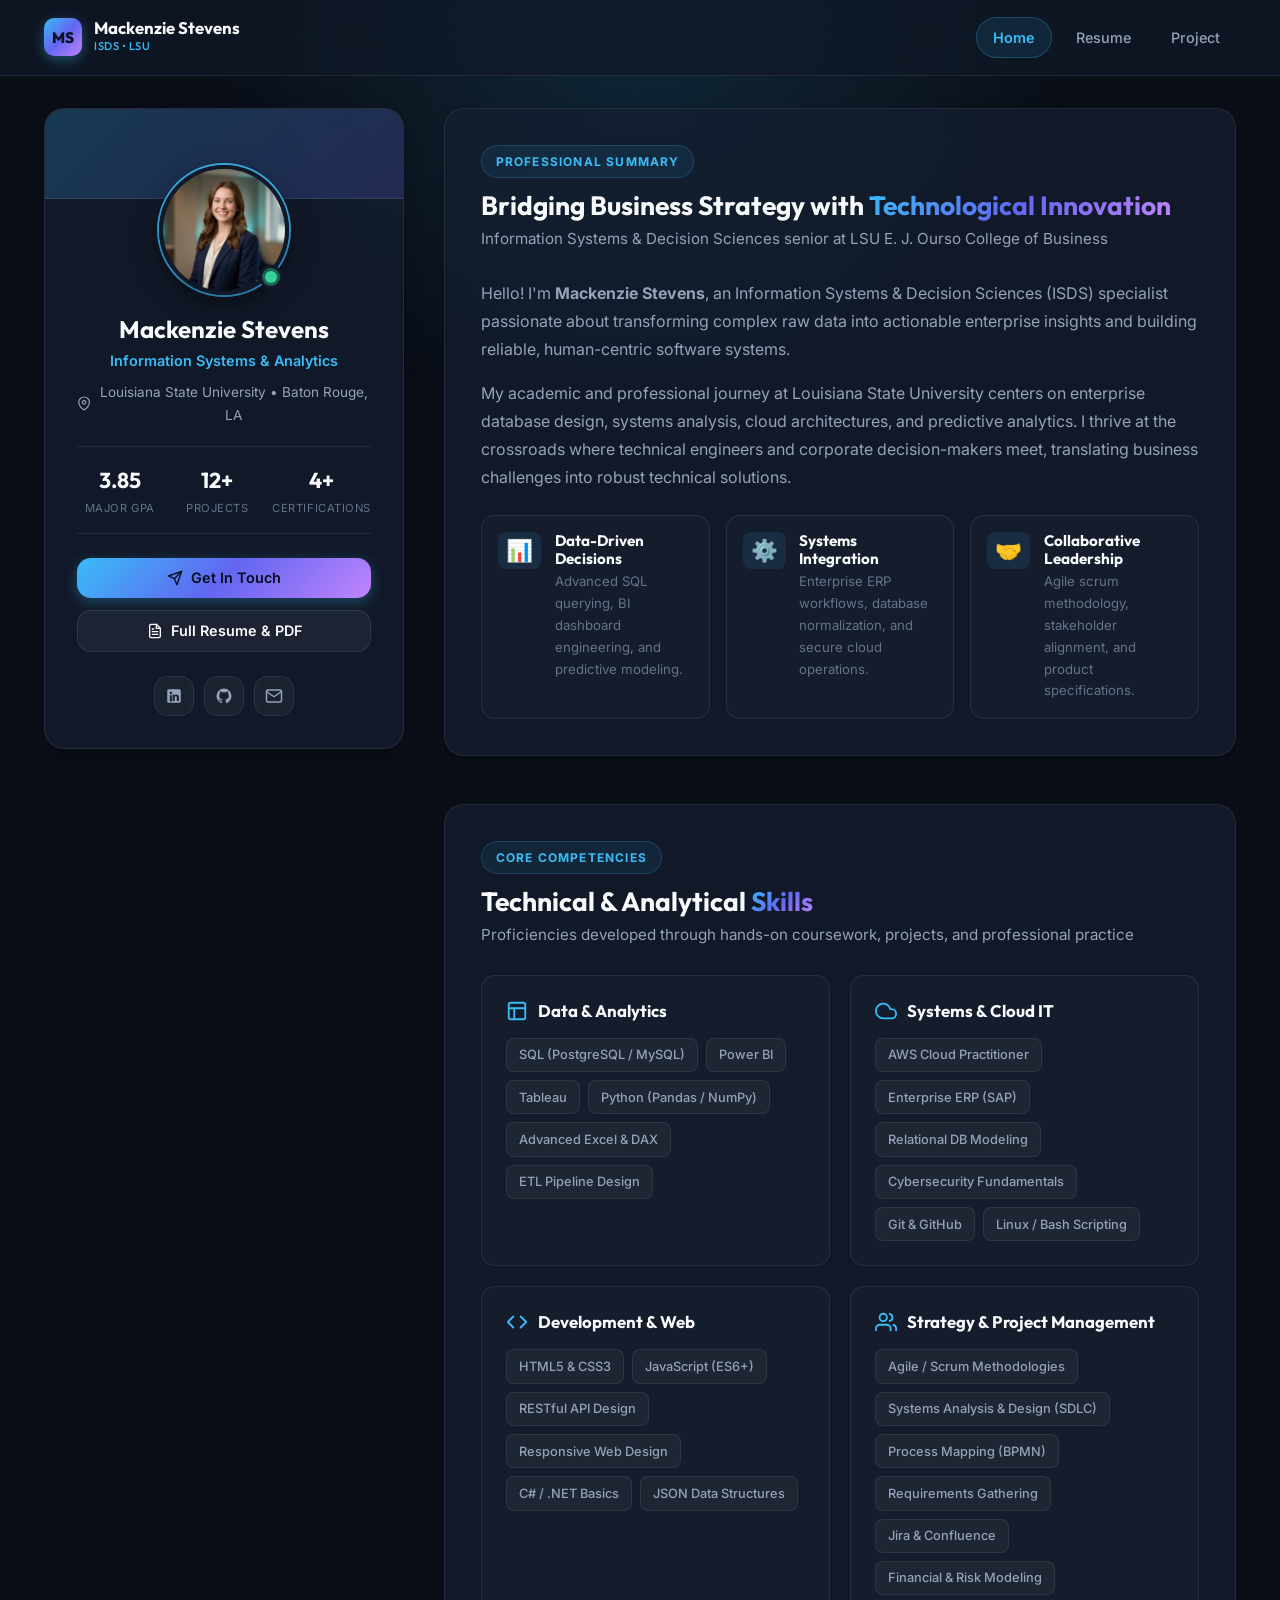
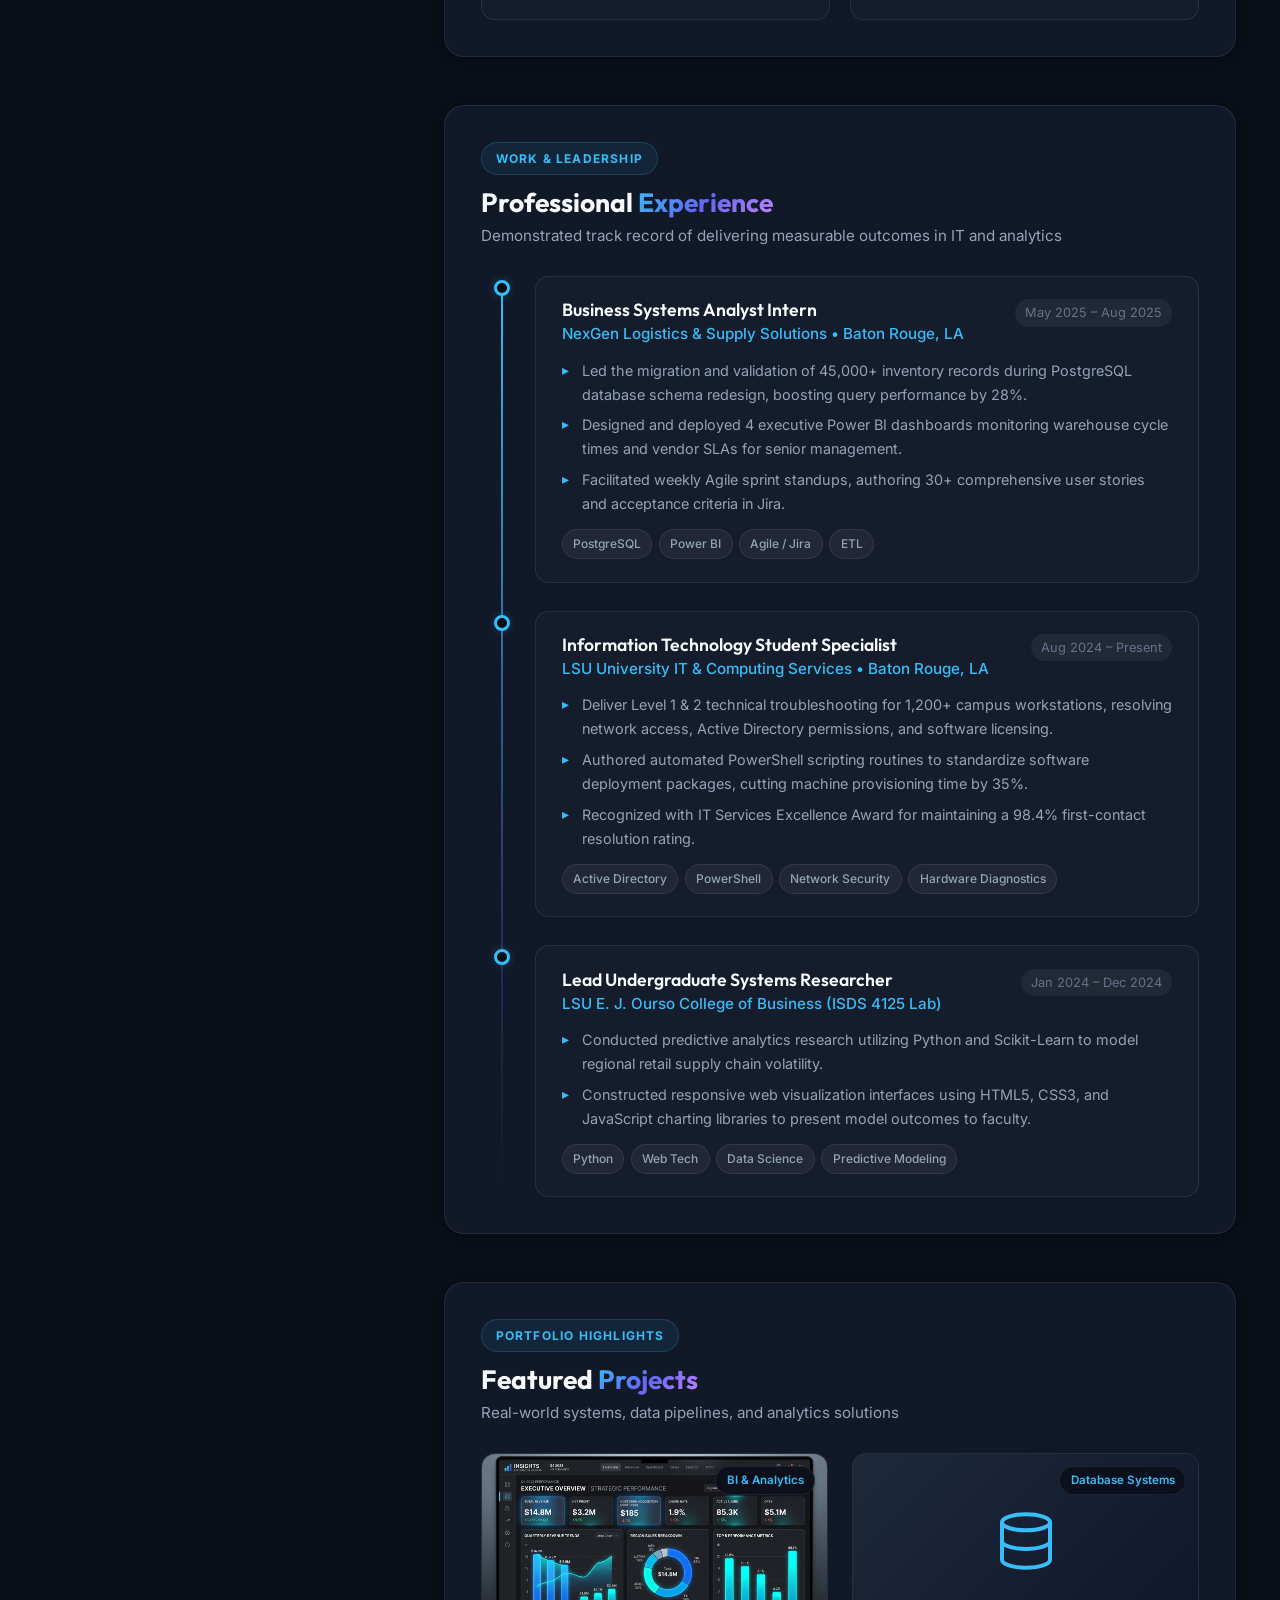
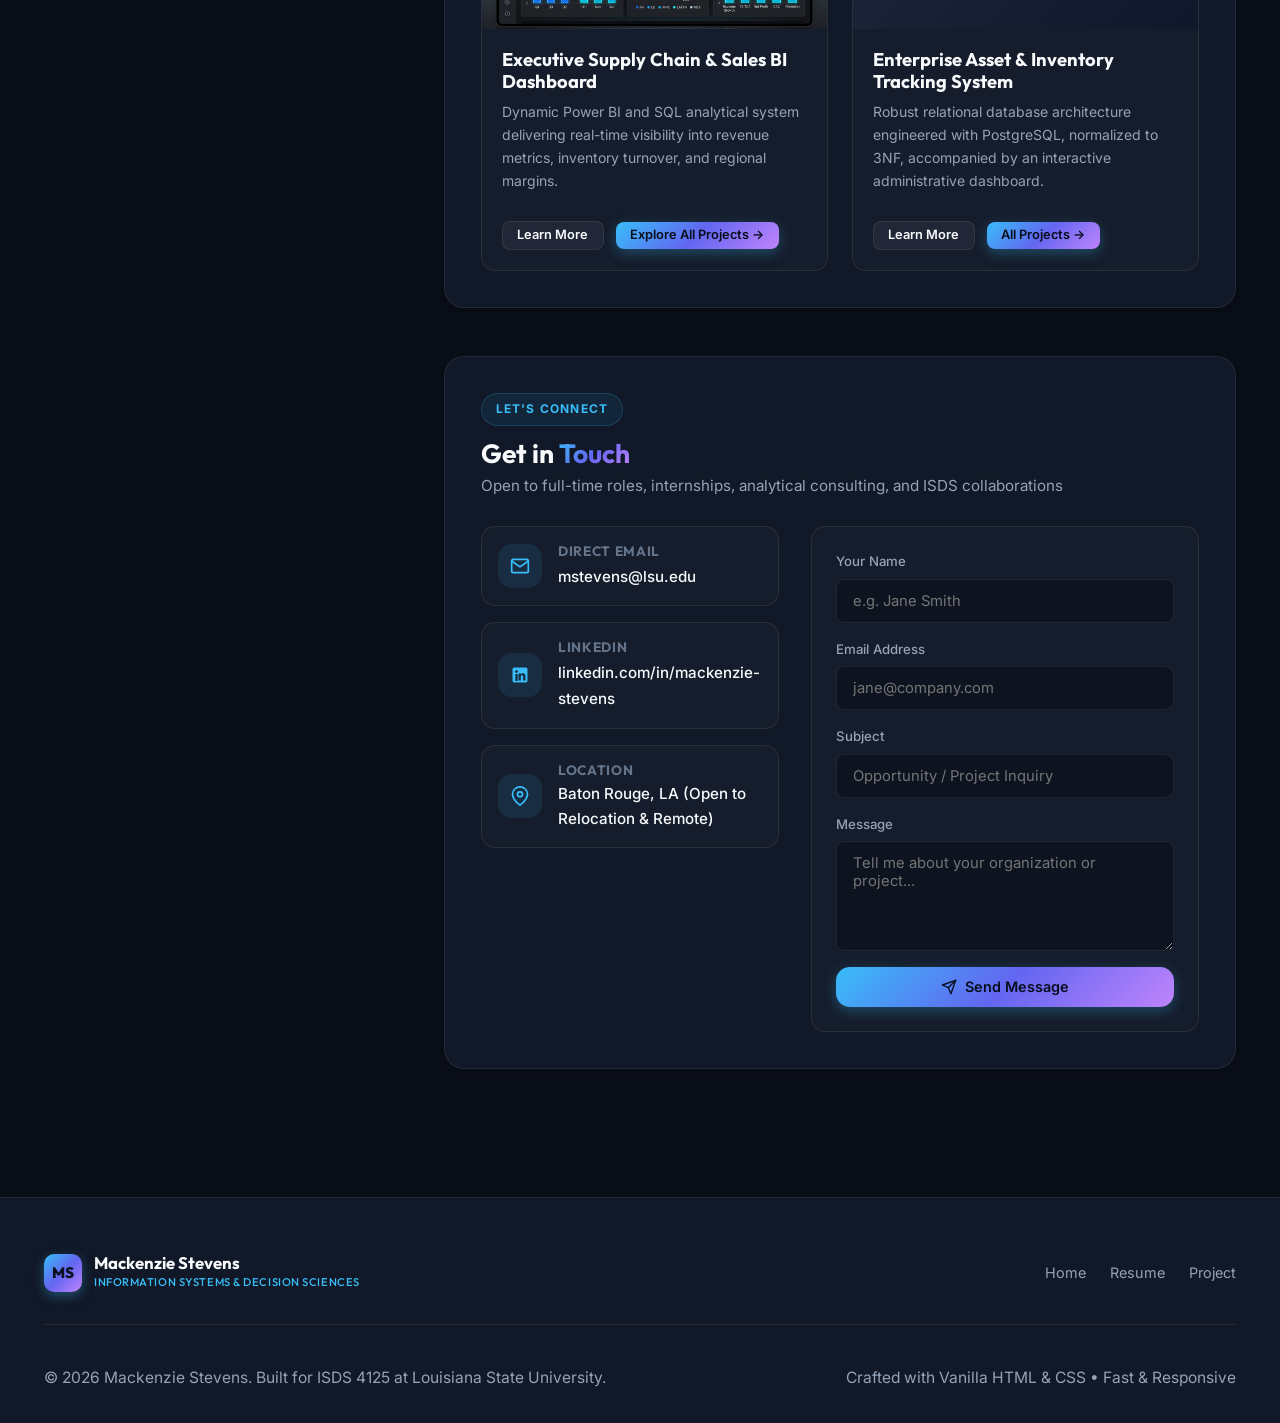
==== index.html @ 147a93de "Initial website upload" ====
<!DOCTYPE html>
<html lang="en">
<head>
  <meta charset="UTF-8">
  <meta name="viewport" content="width=device-width, initial-scale=1.0">
  <meta name="description" content="Mackenzie Stevens - Personal Portfolio & Professional Resume. Information Systems & Decision Sciences (ISDS) student and technologist specializing in data analytics, enterprise IT systems, and business intelligence.">
  <meta name="keywords" content="Mackenzie Stevens, ISDS, Portfolio, Resume, LSU, Information Systems, Data Analytics, Business Intelligence">
  <meta name="author" content="Mackenzie Stevens">
  <title>Mackenzie Stevens | Portfolio & Resume | Information Systems & Decision Sciences</title>
  <link rel="stylesheet" href="styles.css">
  <link rel="icon" href="data:image/svg+xml,<svg xmlns=%22http://www.w3.org/2000/svg%22 viewBox=%220 0 100 100%22><text y=%22.9em%22 font-size=%2290%22>⚡</text></svg>">
</head>
<body>

  <!-- Site Navigation Header -->
  <header class="site-header" id="site-header">
    <div class="container">
      <div class="nav-inner">
        <a href="index.html" class="brand-logo" aria-label="Mackenzie Stevens Homepage">
          <div class="brand-monogram">MS</div>
          <div class="brand-name">
            <span>Mackenzie Stevens</span>
            <span>ISDS • LSU</span>
          </div>
        </a>

        <button class="mobile-toggle" id="mobile-toggle" aria-label="Toggle navigation menu" aria-expanded="false">
          <span></span>
          <span></span>
          <span></span>
        </button>

        <nav class="site-nav" aria-label="Main Navigation">
          <ul class="nav-links" id="nav-menu">
            <li><a href="index.html" class="nav-link">Home</a></li>
            <li><a href="resume.html" class="nav-link">Resume</a></li>
            <li><a href="project.html" class="nav-link">Project</a></li>
          </ul>
        </nav>
      </div>
    </div>
  </header>

  <!-- Main Content in Hybrid Layout -->
  <main>
    <div class="container">
      <div class="hybrid-grid">

        <!-- STICKY PROFILE SIDEBAR COLUMN -->
        <aside class="profile-sidebar" aria-label="Profile Summary">
          <div class="profile-card">
            <div class="avatar-wrapper">
              <img src="assets/images/avatar.jpg" alt="Portrait photo of Mackenzie Stevens" class="avatar-img" width="130" height="130">
              <div class="status-indicator" title="Status: Available for Opportunities">
                <span class="status-dot"></span>
              </div>
            </div>

            <div class="profile-info">
              <h1>Mackenzie Stevens</h1>
              <p class="profile-title">Information Systems & Analytics</p>
              <p class="profile-org">
                <svg width="15" height="15" viewBox="0 0 24 24" fill="none" stroke="currentColor" stroke-width="2" stroke-linecap="round" stroke-linejoin="round" aria-hidden="true"><path d="M21 10c0 7-9 13-9 13s-9-6-9-13a9 9 0 0 1 18 0z"></path><circle cx="12" cy="10" r="3"></circle></svg>
                Louisiana State University • Baton Rouge, LA
              </p>
            </div>

            <div class="profile-stats">
              <div class="stat-item">
                <span class="stat-number">3.85</span>
                <span class="stat-label">Major GPA</span>
              </div>
              <div class="stat-item">
                <span class="stat-number">12+</span>
                <span class="stat-label">Projects</span>
              </div>
              <div class="stat-item">
                <span class="stat-number">4+</span>
                <span class="stat-label">Certifications</span>
              </div>
            </div>

            <div class="profile-actions">
              <a href="#contact" class="btn btn-primary" id="sidebar-contact-btn">
                <svg width="16" height="16" viewBox="0 0 24 24" fill="none" stroke="currentColor" stroke-width="2" stroke-linecap="round" stroke-linejoin="round" aria-hidden="true"><line x1="22" y1="2" x2="11" y2="13"></line><polygon points="22 2 15 22 11 13 2 9 22 2"></polygon></svg>
                Get In Touch
              </a>
              <a href="resume.html" class="btn btn-secondary" id="sidebar-resume-btn">
                <svg width="16" height="16" viewBox="0 0 24 24" fill="none" stroke="currentColor" stroke-width="2" stroke-linecap="round" stroke-linejoin="round" aria-hidden="true"><path d="M14 2H6a2 2 0 0 0-2 2v16a2 2 0 0 0 2 2h12a2 2 0 0 0 2-2V8z"></path><polyline points="14 2 14 8 20 8"></polyline><line x1="16" y1="13" x2="8" y2="13"></line><line x1="16" y1="17" x2="8" y2="17"></line><polyline points="10 9 9 9 8 9"></polyline></svg>
                Full Resume & PDF
              </a>
            </div>

            <div class="social-links" aria-label="Social profiles">
              <a href="https://linkedin.com" target="_blank" rel="noopener noreferrer" class="social-icon-btn" aria-label="Mackenzie's LinkedIn Profile">
                <svg width="18" height="18" viewBox="0 0 24 24" fill="currentColor" aria-hidden="true"><path d="M19 3a2 2 0 0 1 2 2v14a2 2 0 0 1-2 2H5a2 2 0 0 1-2-2V5a2 2 0 0 1 2-2h14m-.5 15.5v-5.3a3.26 3.26 0 0 0-3.26-3.26c-.85 0-1.84.52-2.28 1.3v-1.11h-2.79v8.37h2.79v-4.93c0-.77.62-1.4 1.39-1.4a1.4 1.4 0 0 1 1.4 1.4v4.93h2.75M6.46 10.9v8.37H9.2V10.9H6.46M7.83 6.24c-.92 0-1.67.75-1.67 1.67 0 .92.75 1.68 1.67 1.68.93 0 1.68-.76 1.68-1.68 0-.92-.75-1.67-1.68-1.67Z"/></svg>
              </a>
              <a href="https://github.com/mstev31" target="_blank" rel="noopener noreferrer" class="social-icon-btn" aria-label="Mackenzie's GitHub Profile">
                <svg width="18" height="18" viewBox="0 0 24 24" fill="currentColor" aria-hidden="true"><path d="M12 2A10 10 0 0 0 2 12c0 4.42 2.87 8.17 6.84 9.5.5.08.66-.23.66-.5v-1.69c-2.77.6-3.36-1.34-3.36-1.34-.46-1.16-1.11-1.47-1.11-1.47-.91-.62.07-.6.07-.6 1 .07 1.53 1.03 1.53 1.03.87 1.52 2.34 1.07 2.91.83.1-.65.35-1.09.63-1.34-2.22-.25-4.55-1.11-4.55-4.92 0-1.11.38-2 1.03-2.71-.1-.25-.45-1.29.1-2.64 0 0 .84-.27 2.75 1.02.79-.22 1.65-.33 2.5-.33.85 0 1.71.11 2.5.33 1.91-1.29 2.75-1.02 2.75-1.02.55 1.35.2 2.39.1 2.64.65.71 1.03 1.6 1.03 2.71 0 3.82-2.34 4.66-4.57 4.91.36.31.69.92.69 1.85V21c0 .27.16.59.67.5C19.14 20.16 22 16.42 22 12A10 10 0 0 0 12 2Z"/></svg>
              </a>
              <a href="mailto:mstevens@lsu.edu" class="social-icon-btn" aria-label="Email Mackenzie Stevens">
                <svg width="18" height="18" viewBox="0 0 24 24" fill="none" stroke="currentColor" stroke-width="2" stroke-linecap="round" stroke-linejoin="round" aria-hidden="true"><path d="M4 4h16c1.1 0 2 .9 2 2v12c0 1.1-.9 2-2 2H4c-1.1 0-2-.9-2-2V6c0-1.1.9-2 2-2z"></path><polyline points="22,6 12,13 2,6"></polyline></svg>
              </a>
            </div>
          </div>
        </aside>

        <!-- MAIN SCROLLABLE CONTENT STREAM -->
        <div class="content-stream">

          <!-- 1. PROFILE & ABOUT SECTION -->
          <section class="stream-section" id="profile" aria-labelledby="profile-heading">
            <div class="section-header">
              <span class="section-label">Professional Summary</span>
              <h2 id="profile-heading">Bridging Business Strategy with <span class="gradient-text">Technological Innovation</span></h2>
              <p class="section-subtitle">Information Systems & Decision Sciences senior at LSU E. J. Ourso College of Business</p>
            </div>

            <div class="bio-text">
              <p>
                Hello! I'm <strong>Mackenzie Stevens</strong>, an Information Systems & Decision Sciences (ISDS) specialist passionate about transforming complex raw data into actionable enterprise insights and building reliable, human-centric software systems.
              </p>
              <p>
                My academic and professional journey at Louisiana State University centers on enterprise database design, systems analysis, cloud architectures, and predictive analytics. I thrive at the crossroads where technical engineers and corporate decision-makers meet, translating business challenges into robust technical solutions.
              </p>
            </div>

            <div class="bio-highlights">
              <div class="highlight-box">
                <div class="highlight-icon">📊</div>
                <div class="highlight-content">
                  <h4>Data-Driven Decisions</h4>
                  <p>Advanced SQL querying, BI dashboard engineering, and predictive modeling.</p>
                </div>
              </div>
              <div class="highlight-box">
                <div class="highlight-icon">⚙️</div>
                <div class="highlight-content">
                  <h4>Systems Integration</h4>
                  <p>Enterprise ERP workflows, database normalization, and secure cloud operations.</p>
                </div>
              </div>
              <div class="highlight-box">
                <div class="highlight-icon">🤝</div>
                <div class="highlight-content">
                  <h4>Collaborative Leadership</h4>
                  <p>Agile scrum methodology, stakeholder alignment, and product specifications.</p>
                </div>
              </div>
            </div>
          </section>

          <!-- 2. SKILLS SECTION -->
          <section class="stream-section" id="skills" aria-labelledby="skills-heading">
            <div class="section-header">
              <span class="section-label">Core Competencies</span>
              <h2 id="skills-heading">Technical & Analytical <span class="gradient-text">Skills</span></h2>
              <p class="section-subtitle">Proficiencies developed through hands-on coursework, projects, and professional practice</p>
            </div>

            <div class="skills-categories">
              <!-- Category 1 -->
              <div class="skill-category-card">
                <div class="category-header">
                  <svg width="22" height="22" viewBox="0 0 24 24" fill="none" stroke="currentColor" stroke-width="2" stroke-linecap="round" stroke-linejoin="round" aria-hidden="true"><rect x="3" y="3" width="18" height="18" rx="2" ry="2"></rect><line x1="3" y1="9" x2="21" y2="9"></line><line x1="9" y1="21" x2="9" y2="9"></line></svg>
                  <h3>Data & Analytics</h3>
                </div>
                <div class="skill-tags">
                  <span class="skill-tag">SQL (PostgreSQL / MySQL)</span>
                  <span class="skill-tag">Power BI</span>
                  <span class="skill-tag">Tableau</span>
                  <span class="skill-tag">Python (Pandas / NumPy)</span>
                  <span class="skill-tag">Advanced Excel & DAX</span>
                  <span class="skill-tag">ETL Pipeline Design</span>
                </div>
              </div>

              <!-- Category 2 -->
              <div class="skill-category-card">
                <div class="category-header">
                  <svg width="22" height="22" viewBox="0 0 24 24" fill="none" stroke="currentColor" stroke-width="2" stroke-linecap="round" stroke-linejoin="round" aria-hidden="true"><path d="M18 10h-1.26A8 8 0 1 0 9 20h9a5 5 0 0 0 0-10z"></path></svg>
                  <h3>Systems & Cloud IT</h3>
                </div>
                <div class="skill-tags">
                  <span class="skill-tag">AWS Cloud Practitioner</span>
                  <span class="skill-tag">Enterprise ERP (SAP)</span>
                  <span class="skill-tag">Relational DB Modeling</span>
                  <span class="skill-tag">Cybersecurity Fundamentals</span>
                  <span class="skill-tag">Git & GitHub</span>
                  <span class="skill-tag">Linux / Bash Scripting</span>
                </div>
              </div>

              <!-- Category 3 -->
              <div class="skill-category-card">
                <div class="category-header">
                  <svg width="22" height="22" viewBox="0 0 24 24" fill="none" stroke="currentColor" stroke-width="2" stroke-linecap="round" stroke-linejoin="round" aria-hidden="true"><polyline points="16 18 22 12 16 6"></polyline><polyline points="8 6 2 12 8 18"></polyline></svg>
                  <h3>Development & Web</h3>
                </div>
                <div class="skill-tags">
                  <span class="skill-tag">HTML5 & CSS3</span>
                  <span class="skill-tag">JavaScript (ES6+)</span>
                  <span class="skill-tag">RESTful API Design</span>
                  <span class="skill-tag">Responsive Web Design</span>
                  <span class="skill-tag">C# / .NET Basics</span>
                  <span class="skill-tag">JSON Data Structures</span>
                </div>
              </div>

              <!-- Category 4 -->
              <div class="skill-category-card">
                <div class="category-header">
                  <svg width="22" height="22" viewBox="0 0 24 24" fill="none" stroke="currentColor" stroke-width="2" stroke-linecap="round" stroke-linejoin="round" aria-hidden="true"><path d="M17 21v-2a4 4 0 0 0-4-4H5a4 4 0 0 0-4 4v2"></path><circle cx="9" cy="7" r="4"></circle><path d="M23 21v-2a4 4 0 0 0-3-3.87"></path><path d="M16 3.13a4 4 0 0 1 0 7.75"></path></svg>
                  <h3>Strategy & Project Management</h3>
                </div>
                <div class="skill-tags">
                  <span class="skill-tag">Agile / Scrum Methodologies</span>
                  <span class="skill-tag">Systems Analysis & Design (SDLC)</span>
                  <span class="skill-tag">Process Mapping (BPMN)</span>
                  <span class="skill-tag">Requirements Gathering</span>
                  <span class="skill-tag">Jira & Confluence</span>
                  <span class="skill-tag">Financial & Risk Modeling</span>
                </div>
              </div>
            </div>
          </section>

          <!-- 3. EXPERIENCE SECTION -->
          <section class="stream-section" id="experience" aria-labelledby="experience-heading">
            <div class="section-header">
              <span class="section-label">Work & Leadership</span>
              <h2 id="experience-heading">Professional <span class="gradient-text">Experience</span></h2>
              <p class="section-subtitle">Demonstrated track record of delivering measurable outcomes in IT and analytics</p>
            </div>

            <div class="timeline">
              <!-- Item 1 -->
              <div class="timeline-item">
                <div class="timeline-marker"></div>
                <div class="timeline-card">
                  <div class="timeline-header">
                    <div>
                      <h3 class="role-title">Business Systems Analyst Intern</h3>
                      <span class="company-name">NexGen Logistics & Supply Solutions • Baton Rouge, LA</span>
                    </div>
                    <span class="timeline-period">May 2025 – Aug 2025</span>
                  </div>
                  <ul class="timeline-desc">
                    <li>Led the migration and validation of 45,000+ inventory records during PostgreSQL database schema redesign, boosting query performance by 28%.</li>
                    <li>Designed and deployed 4 executive Power BI dashboards monitoring warehouse cycle times and vendor SLAs for senior management.</li>
                    <li>Facilitated weekly Agile sprint standups, authoring 30+ comprehensive user stories and acceptance criteria in Jira.</li>
                  </ul>
                  <div class="timeline-tech">
                    <span class="tag-badge">PostgreSQL</span>
                    <span class="tag-badge">Power BI</span>
                    <span class="tag-badge">Agile / Jira</span>
                    <span class="tag-badge">ETL</span>
                  </div>
                </div>
              </div>

              <!-- Item 2 -->
              <div class="timeline-item">
                <div class="timeline-marker"></div>
                <div class="timeline-card">
                  <div class="timeline-header">
                    <div>
                      <h3 class="role-title">Information Technology Student Specialist</h3>
                      <span class="company-name">LSU University IT & Computing Services • Baton Rouge, LA</span>
                    </div>
                    <span class="timeline-period">Aug 2024 – Present</span>
                  </div>
                  <ul class="timeline-desc">
                    <li>Deliver Level 1 & 2 technical troubleshooting for 1,200+ campus workstations, resolving network access, Active Directory permissions, and software licensing.</li>
                    <li>Authored automated PowerShell scripting routines to standardize software deployment packages, cutting machine provisioning time by 35%.</li>
                    <li>Recognized with IT Services Excellence Award for maintaining a 98.4% first-contact resolution rating.</li>
                  </ul>
                  <div class="timeline-tech">
                    <span class="tag-badge">Active Directory</span>
                    <span class="tag-badge">PowerShell</span>
                    <span class="tag-badge">Network Security</span>
                    <span class="tag-badge">Hardware Diagnostics</span>
                  </div>
                </div>
              </div>

              <!-- Item 3 -->
              <div class="timeline-item">
                <div class="timeline-marker"></div>
                <div class="timeline-card">
                  <div class="timeline-header">
                    <div>
                      <h3 class="role-title">Lead Undergraduate Systems Researcher</h3>
                      <span class="company-name">LSU E. J. Ourso College of Business (ISDS 4125 Lab)</span>
                    </div>
                    <span class="timeline-period">Jan 2024 – Dec 2024</span>
                  </div>
                  <ul class="timeline-desc">
                    <li>Conducted predictive analytics research utilizing Python and Scikit-Learn to model regional retail supply chain volatility.</li>
                    <li>Constructed responsive web visualization interfaces using HTML5, CSS3, and JavaScript charting libraries to present model outcomes to faculty.</li>
                  </ul>
                  <div class="timeline-tech">
                    <span class="tag-badge">Python</span>
                    <span class="tag-badge">Web Tech</span>
                    <span class="tag-badge">Data Science</span>
                    <span class="tag-badge">Predictive Modeling</span>
                  </div>
                </div>
              </div>
            </div>
          </section>

          <!-- 4. FEATURED PROJECTS PREVIEW -->
          <section class="stream-section" id="featured-projects" aria-labelledby="featured-heading">
            <div class="section-header">
              <span class="section-label">Portfolio Highlights</span>
              <h2 id="featured-heading">Featured <span class="gradient-text">Projects</span></h2>
              <p class="section-subtitle">Real-world systems, data pipelines, and analytics solutions</p>
            </div>

            <div class="featured-projects-grid">
              <div class="project-preview-card">
                <div class="project-thumbnail">
                  <img src="assets/images/dashboard.jpg" alt="Executive Business Intelligence Dashboard Interface" width="400" height="175">
                  <span class="project-badge-overlay">BI & Analytics</span>
                </div>
                <div class="project-body">
                  <h3>Executive Supply Chain & Sales BI Dashboard</h3>
                  <p>Dynamic Power BI and SQL analytical system delivering real-time visibility into revenue metrics, inventory turnover, and regional margins.</p>
                  <div class="project-links">
                    <a href="project.html#bi-dashboard" class="btn btn-secondary btn-sm">Learn More</a>
                    <a href="project.html" class="btn btn-primary btn-sm">Explore All Projects &rarr;</a>
                  </div>
                </div>
              </div>

              <div class="project-preview-card">
                <div class="project-thumbnail">
                  <div style="width:100%; height:100%; background: linear-gradient(135deg, #1e293b 0%, #0f172a 100%); display:flex; align-items:center; justify-content:center; color:#38bdf8;">
                    <svg width="64" height="64" viewBox="0 0 24 24" fill="none" stroke="currentColor" stroke-width="1.5" stroke-linecap="round" stroke-linejoin="round"><ellipse cx="12" cy="5" rx="9" ry="3"></ellipse><path d="M21 12c0 1.66-4 3-9 3s-9-1.34-9-3"></path><path d="M3 5v14c0 1.66 4 3 9 3s9-1.34 9-3V5"></path></svg>
                  </div>
                  <span class="project-badge-overlay">Database Systems</span>
                </div>
                <div class="project-body">
                  <h3>Enterprise Asset & Inventory Tracking System</h3>
                  <p>Robust relational database architecture engineered with PostgreSQL, normalized to 3NF, accompanied by an interactive administrative dashboard.</p>
                  <div class="project-links">
                    <a href="project.html#asset-tracker" class="btn btn-secondary btn-sm">Learn More</a>
                    <a href="project.html" class="btn btn-primary btn-sm">All Projects &rarr;</a>
                  </div>
                </div>
              </div>
            </div>
          </section>

          <!-- 5. CONTACT SECTION -->
          <section class="stream-section" id="contact" aria-labelledby="contact-heading">
            <div class="section-header">
              <span class="section-label">Let's Connect</span>
              <h2 id="contact-heading">Get in <span class="gradient-text">Touch</span></h2>
              <p class="section-subtitle">Open to full-time roles, internships, analytical consulting, and ISDS collaborations</p>
            </div>

            <div class="contact-layout">
              <div class="contact-channels">
                <div class="contact-channel-item">
                  <div class="channel-icon">
                    <svg width="20" height="20" viewBox="0 0 24 24" fill="none" stroke="currentColor" stroke-width="2" stroke-linecap="round" stroke-linejoin="round" aria-hidden="true"><path d="M4 4h16c1.1 0 2 .9 2 2v12c0 1.1-.9 2-2 2H4c-1.1 0-2-.9-2-2V6c0-1.1.9-2 2-2z"></path><polyline points="22,6 12,13 2,6"></polyline></svg>
                  </div>
                  <div class="channel-details">
                    <h4>Direct Email</h4>
                    <a href="mailto:mstevens@lsu.edu">mstevens@lsu.edu</a>
                  </div>
                </div>

                <div class="contact-channel-item">
                  <div class="channel-icon">
                    <svg width="20" height="20" viewBox="0 0 24 24" fill="currentColor" aria-hidden="true"><path d="M19 3a2 2 0 0 1 2 2v14a2 2 0 0 1-2 2H5a2 2 0 0 1-2-2V5a2 2 0 0 1 2-2h14m-.5 15.5v-5.3a3.26 3.26 0 0 0-3.26-3.26c-.85 0-1.84.52-2.28 1.3v-1.11h-2.79v8.37h2.79v-4.93c0-.77.62-1.4 1.39-1.4a1.4 1.4 0 0 1 1.4 1.4v4.93h2.75M6.46 10.9v8.37H9.2V10.9H6.46M7.83 6.24c-.92 0-1.67.75-1.67 1.67 0 .92.75 1.68 1.67 1.68.93 0 1.68-.76 1.68-1.68 0-.92-.75-1.67-1.68-1.67Z"/></svg>
                  </div>
                  <div class="channel-details">
                    <h4>LinkedIn</h4>
                    <a href="https://linkedin.com" target="_blank" rel="noopener noreferrer">linkedin.com/in/mackenzie-stevens</a>
                  </div>
                </div>

                <div class="contact-channel-item">
                  <div class="channel-icon">
                    <svg width="20" height="20" viewBox="0 0 24 24" fill="none" stroke="currentColor" stroke-width="2" stroke-linecap="round" stroke-linejoin="round" aria-hidden="true"><path d="M21 10c0 7-9 13-9 13s-9-6-9-13a9 9 0 0 1 18 0z"></path><circle cx="12" cy="10" r="3"></circle></svg>
                  </div>
                  <div class="channel-details">
                    <h4>Location</h4>
                    <p>Baton Rouge, LA (Open to Relocation & Remote)</p>
                  </div>
                </div>
              </div>

              <!-- Interactive Contact Form -->
              <form class="contact-form" id="contact-form" onsubmit="handleContactSubmit(event)">
                <div class="form-group">
                  <label for="contact-name">Your Name</label>
                  <input type="text" id="contact-name" class="form-control" placeholder="e.g. Jane Smith" required>
                </div>
                <div class="form-group">
                  <label for="contact-email">Email Address</label>
                  <input type="email" id="contact-email" class="form-control" placeholder="jane@company.com" required>
                </div>
                <div class="form-group">
                  <label for="contact-subject">Subject</label>
                  <input type="text" id="contact-subject" class="form-control" placeholder="Opportunity / Project Inquiry" required>
                </div>
                <div class="form-group">
                  <label for="contact-message">Message</label>
                  <textarea id="contact-message" class="form-control" placeholder="Tell me about your organization or project..." required></textarea>
                </div>

                <button type="submit" class="btn btn-primary" id="contact-submit-btn">
                  <svg width="16" height="16" viewBox="0 0 24 24" fill="none" stroke="currentColor" stroke-width="2" stroke-linecap="round" stroke-linejoin="round" aria-hidden="true"><line x1="22" y1="2" x2="11" y2="13"></line><polygon points="22 2 15 22 11 13 2 9 22 2"></polygon></svg>
                  Send Message
                </button>

                <div class="form-status" id="form-status" role="alert">
                  Thank you! Your message has been prepared. If your mail client doesn't open automatically, feel free to email me directly at mstevens@lsu.edu.
                </div>
              </form>
            </div>
          </section>

        </div>
      </div>
    </div>
  </main>

  <!-- Site Footer -->
  <footer class="site-footer">
    <div class="container">
      <div class="footer-top">
        <div class="brand-logo">
          <div class="brand-monogram">MS</div>
          <div class="brand-name">
            <span>Mackenzie Stevens</span>
            <span>Information Systems & Decision Sciences</span>
          </div>
        </div>
        <nav class="footer-nav" aria-label="Footer Navigation">
          <a href="index.html">Home</a>
          <a href="resume.html">Resume</a>
          <a href="project.html">Project</a>
        </nav>
      </div>
      <div class="footer-bottom">
        <p>&copy; 2026 Mackenzie Stevens. Built for ISDS 4125 at Louisiana State University.</p>
        <p>Crafted with Vanilla HTML & CSS • Fast & Responsive</p>
      </div>
    </div>
  </footer>

  <!-- Interactive JavaScript -->
  <script>
    // Highlight active navigation link
    const currentPath = window.location.pathname.split('/').pop() || 'index.html';
    document.querySelectorAll('.nav-links .nav-link').forEach(link => {
      const href = link.getAttribute('href');
      if (href === currentPath || (currentPath === '' && href === 'index.html')) {
        link.classList.add('active');
        link.setAttribute('aria-current', 'page');
      }
    });

    // Mobile navigation toggle
    const toggleBtn = document.getElementById('mobile-toggle');
    const navMenu = document.getElementById('nav-menu');

    if (toggleBtn && navMenu) {
      toggleBtn.addEventListener('click', () => {
        const isOpen = navMenu.classList.toggle('open');
        toggleBtn.setAttribute('aria-expanded', isOpen);
      });
    }

    // Contact form submission handler
    function handleContactSubmit(event) {
      event.preventDefault();
      const name = document.getElementById('contact-name').value;
      const email = document.getElementById('contact-email').value;
      const subject = document.getElementById('contact-subject').value;
      const message = document.getElementById('contact-message').value;

      const statusBox = document.getElementById('form-status');
      statusBox.classList.add('success');

      // Prepare mailto link
      const mailtoUrl = `mailto:mstevens@lsu.edu?subject=${encodeURIComponent(subject)}&body=${encodeURIComponent("From: " + name + " (" + email + ")\n\n" + message)}`;
      window.location.href = mailtoUrl;
    }
  </script>
</body>
</html>
---- styles.css ----
/* ==========================================================================
   Mackenzie Stevens - Personal Portfolio & Resume Design System
   ISDS 4125 | Vanilla CSS Design System
   ========================================================================== */

/* --------------------------------------------------------------------------
   Google Fonts Import
   -------------------------------------------------------------------------- */
@import url('https://fonts.googleapis.com/css2?family=Inter:wght@300;400;500;600;700&family=Outfit:wght@400;500;600;700;800&display=swap');

/* --------------------------------------------------------------------------
   CSS Custom Properties (Variables)
   -------------------------------------------------------------------------- */
:root {
  /* Color Palette - Modern Dark Slate & Luminous Cyan/Indigo */
  --bg-base: #0a0e17;
  --bg-surface: #111827;
  --bg-surface-elevated: #162032;
  --bg-surface-glass: rgba(17, 24, 39, 0.75);
  --bg-card: rgba(22, 32, 50, 0.65);
  --bg-card-hover: rgba(28, 41, 65, 0.85);

  /* Accents & Brand */
  --primary: #38bdf8;
  --primary-glow: rgba(56, 189, 248, 0.25);
  --primary-dark: #0284c7;
  --secondary: #818cf8;
  --secondary-glow: rgba(129, 140, 248, 0.25);
  --accent-purple: #c084fc;
  --accent-emerald: #34d399;
  --accent-amber: #fbbf24;

  /* Gradients */
  --gradient-brand: linear-gradient(135deg, #38bdf8 0%, #6366f1 50%, #c084fc 100%);
  --gradient-glow: radial-gradient(circle at 50% 0%, rgba(56, 189, 248, 0.15) 0%, transparent 70%);
  --gradient-card: linear-gradient(180deg, rgba(255, 255, 255, 0.04) 0%, rgba(255, 255, 255, 0.01) 100%);

  /* Typography */
  --font-heading: 'Outfit', -apple-system, BlinkMacSystemFont, 'Segoe UI', Roboto, sans-serif;
  --font-body: 'Inter', -apple-system, BlinkMacSystemFont, 'Segoe UI', Roboto, sans-serif;

  /* Text Colors */
  --text-primary: #f8fafc;
  --text-secondary: #94a3b8;
  --text-muted: #64748b;
  --text-on-accent: #0b1120;

  /* Borders & Dividers */
  --border-subtle: rgba(255, 255, 255, 0.08);
  --border-focus: rgba(56, 189, 248, 0.45);
  --border-active: #38bdf8;

  /* Shadows */
  --shadow-sm: 0 2px 8px rgba(0, 0, 0, 0.25);
  --shadow-md: 0 8px 24px -4px rgba(0, 0, 0, 0.35);
  --shadow-lg: 0 16px 36px -6px rgba(0, 0, 0, 0.5);
  --shadow-glow: 0 0 28px rgba(56, 189, 248, 0.2);

  /* Layout & Sizing */
  --container-max: 1240px;
  --header-height: 76px;
  --radius-sm: 8px;
  --radius-md: 14px;
  --radius-lg: 20px;
  --radius-full: 9999px;

  /* Transitions */
  --transition-fast: 150ms cubic-bezier(0.4, 0, 0.2, 1);
  --transition-normal: 250ms cubic-bezier(0.4, 0, 0.2, 1);
  --transition-bounce: 350ms cubic-bezier(0.34, 1.56, 0.64, 1);
}

/* --------------------------------------------------------------------------
   CSS Reset & Base Styles
   -------------------------------------------------------------------------- */
*, *::before, *::after {
  box-sizing: border-box;
  margin: 0;
  padding: 0;
}

html {
  font-family: var(--font-body);
  font-size: 16px;
  scroll-behavior: smooth;
  color-scheme: dark;
}

body {
  background-color: var(--bg-base);
  color: var(--text-primary);
  line-height: 1.65;
  -webkit-font-smoothing: antialiased;
  -moz-osx-font-smoothing: grayscale;
  overflow-x: hidden;
  min-height: 100vh;
  display: flex;
  flex-direction: column;
  position: relative;
}

/* Atmospheric Ambient Background */
body::before {
  content: '';
  position: fixed;
  top: 0;
  left: 15%;
  width: 70vw;
  height: 50vh;
  background: var(--gradient-glow);
  pointer-events: none;
  z-index: 0;
}

img {
  max-width: 100%;
  height: auto;
  display: block;
}

a {
  color: inherit;
  text-decoration: none;
  transition: color var(--transition-fast);
}

button {
  cursor: pointer;
  border: none;
  background: none;
  font-family: inherit;
}

/* --------------------------------------------------------------------------
   Typography
   -------------------------------------------------------------------------- */
h1, h2, h3, h4, h5, h6 {
  font-family: var(--font-heading);
  color: var(--text-primary);
  font-weight: 700;
  line-height: 1.2;
}

h1 { font-size: clamp(2rem, 4vw, 2.75rem); }
h2 { font-size: clamp(1.5rem, 3vw, 2rem); }
h3 { font-size: 1.25rem; }
h4 { font-size: 1.1rem; }

p {
  color: var(--text-secondary);
  font-size: 0.975rem;
}

.gradient-text {
  background: var(--gradient-brand);
  -webkit-background-clip: text;
  -webkit-text-fill-color: transparent;
  display: inline-block;
}

.section-label {
  display: inline-flex;
  align-items: center;
  gap: 0.5rem;
  font-size: 0.75rem;
  font-weight: 700;
  letter-spacing: 0.1em;
  text-transform: uppercase;
  color: var(--primary);
  background: rgba(56, 189, 248, 0.08);
  border: 1px solid rgba(56, 189, 248, 0.2);
  padding: 0.35rem 0.85rem;
  border-radius: var(--radius-full);
  margin-bottom: 0.75rem;
}

/* --------------------------------------------------------------------------
   Layout Containers
   -------------------------------------------------------------------------- */
.container {
  width: 100%;
  max-width: var(--container-max);
  margin-left: auto;
  margin-right: auto;
  padding-left: 1.5rem;
  padding-right: 1.5rem;
  position: relative;
  z-index: 1;
}

main {
  flex: 1 0 auto;
  padding-top: calc(var(--header-height) + 2rem);
  padding-bottom: 4rem;
}

/* --------------------------------------------------------------------------
   Navigation Bar
   -------------------------------------------------------------------------- */
.site-header {
  position: fixed;
  top: 0;
  left: 0;
  right: 0;
  height: var(--header-height);
  background: var(--bg-surface-glass);
  backdrop-filter: blur(16px);
  -webkit-backdrop-filter: blur(16px);
  border-bottom: 1px solid var(--border-subtle);
  z-index: 1000;
  display: flex;
  align-items: center;
  transition: all var(--transition-normal);
}

.nav-inner {
  display: flex;
  align-items: center;
  justify-content: space-between;
  width: 100%;
}

.brand-logo {
  display: flex;
  align-items: center;
  gap: 0.75rem;
  font-family: var(--font-heading);
  font-weight: 700;
  font-size: 1.2rem;
  color: var(--text-primary);
}

.brand-monogram {
  width: 38px;
  height: 38px;
  background: var(--gradient-brand);
  color: var(--text-on-accent);
  font-weight: 800;
  font-size: 0.95rem;
  border-radius: 10px;
  display: flex;
  align-items: center;
  justify-content: center;
  box-shadow: 0 4px 12px rgba(56, 189, 248, 0.35);
  transition: transform var(--transition-bounce);
}

.brand-logo:hover .brand-monogram {
  transform: rotate(-6deg) scale(1.05);
}

.brand-name {
  display: flex;
  flex-direction: column;
}

.brand-name span:first-child {
  font-size: 1.05rem;
  font-weight: 700;
  line-height: 1.1;
}

.brand-name span:last-child {
  font-size: 0.7rem;
  font-weight: 500;
  color: var(--primary);
  letter-spacing: 0.05em;
  text-transform: uppercase;
}

.site-nav {
  display: flex;
  align-items: center;
}

.nav-links {
  display: flex;
  align-items: center;
  list-style: none;
  gap: 0.5rem;
}

.nav-link {
  padding: 0.5rem 1rem;
  font-size: 0.9rem;
  font-weight: 500;
  color: var(--text-secondary);
  border-radius: var(--radius-full);
  transition: all var(--transition-fast);
  display: inline-flex;
  align-items: center;
  gap: 0.4rem;
}

.nav-link:hover {
  color: var(--text-primary);
  background: rgba(255, 255, 255, 0.05);
}

.nav-link.active {
  color: var(--primary);
  background: rgba(56, 189, 248, 0.1);
  border: 1px solid rgba(56, 189, 248, 0.25);
  font-weight: 600;
}

.nav-cta {
  background: var(--gradient-brand);
  color: #040914 !important;
  padding: 0.55rem 1.25rem;
  font-size: 0.875rem;
  font-weight: 700;
  border-radius: var(--radius-full);
  box-shadow: 0 2px 10px rgba(56, 189, 248, 0.3);
  transition: transform var(--transition-fast), box-shadow var(--transition-fast);
}

.nav-cta:hover {
  transform: translateY(-2px);
  box-shadow: 0 6px 18px rgba(56, 189, 248, 0.45);
}

/* Mobile Nav Toggle */
.mobile-toggle {
  display: none;
  flex-direction: column;
  gap: 5px;
  padding: 8px;
  background: transparent;
  border: none;
}

.mobile-toggle span {
  width: 22px;
  height: 2px;
  background: var(--text-primary);
  border-radius: 2px;
  transition: all var(--transition-fast);
}

/* --------------------------------------------------------------------------
   Buttons & Badges
   -------------------------------------------------------------------------- */
.btn {
  display: inline-flex;
  align-items: center;
  justify-content: center;
  gap: 0.5rem;
  font-weight: 600;
  font-size: 0.9rem;
  padding: 0.75rem 1.35rem;
  border-radius: var(--radius-md);
  transition: all var(--transition-normal);
  text-align: center;
  line-height: 1;
}

.btn-primary {
  background: var(--gradient-brand);
  color: #070e1b;
  box-shadow: 0 4px 14px rgba(56, 189, 248, 0.3);
}

.btn-primary:hover {
  transform: translateY(-2px);
  box-shadow: 0 8px 24px rgba(56, 189, 248, 0.45);
  color: #070e1b;
}

.btn-secondary {
  background: rgba(255, 255, 255, 0.05);
  color: var(--text-primary);
  border: 1px solid var(--border-subtle);
}

.btn-secondary:hover {
  background: rgba(255, 255, 255, 0.1);
  border-color: var(--primary);
  color: var(--primary);
  transform: translateY(-2px);
}

.btn-sm {
  padding: 0.45rem 0.9rem;
  font-size: 0.8rem;
  border-radius: var(--radius-sm);
}

.tag-badge {
  display: inline-flex;
  align-items: center;
  font-size: 0.75rem;
  font-weight: 500;
  padding: 0.25rem 0.65rem;
  background: rgba(255, 255, 255, 0.05);
  border: 1px solid var(--border-subtle);
  border-radius: var(--radius-full);
  color: var(--text-secondary);
  transition: all var(--transition-fast);
}

.tag-badge:hover {
  border-color: var(--primary);
  color: var(--primary);
  background: rgba(56, 189, 248, 0.08);
}

/* --------------------------------------------------------------------------
   Hybrid Layout Architecture (index.html)
   -------------------------------------------------------------------------- */
.hybrid-grid {
  display: grid;
  grid-template-columns: 360px 1fr;
  gap: 2.5rem;
  align-items: start;
}

/* Sidebar Profile Column (Sticky) */
.profile-sidebar {
  position: sticky;
  top: calc(var(--header-height) + 1.5rem);
  display: flex;
  flex-direction: column;
  gap: 1.5rem;
}

.profile-card {
  background: var(--bg-card);
  backdrop-filter: blur(12px);
  -webkit-backdrop-filter: blur(12px);
  border: 1px solid var(--border-subtle);
  border-radius: var(--radius-lg);
  padding: 2rem;
  box-shadow: var(--shadow-md);
  text-align: center;
  position: relative;
  overflow: hidden;
}

.profile-card::before {
  content: '';
  position: absolute;
  top: 0;
  left: 0;
  right: 0;
  height: 90px;
  background: linear-gradient(135deg, rgba(56, 189, 248, 0.2), rgba(99, 102, 241, 0.2));
  border-bottom: 1px solid var(--border-subtle);
}

.avatar-wrapper {
  position: relative;
  width: 130px;
  height: 130px;
  margin: 1.5rem auto 1.25rem;
}

.avatar-img {
  width: 100%;
  height: 100%;
  object-fit: cover;
  border-radius: 50%;
  border: 4px solid var(--bg-surface);
  box-shadow: 0 8px 24px rgba(0, 0, 0, 0.5), 0 0 0 2px var(--primary);
}

.status-indicator {
  position: absolute;
  bottom: 6px;
  right: 6px;
  display: flex;
  align-items: center;
  justify-content: center;
  width: 24px;
  height: 24px;
  background: var(--bg-surface);
  border-radius: 50%;
}

.status-dot {
  width: 12px;
  height: 12px;
  background-color: var(--accent-emerald);
  border-radius: 50%;
  position: relative;
}

.status-dot::after {
  content: '';
  position: absolute;
  top: -3px;
  left: -3px;
  width: 18px;
  height: 18px;
  border-radius: 50%;
  background: rgba(52, 211, 153, 0.4);
  animation: pulse-ring 2s infinite;
}

@keyframes pulse-ring {
  0% { transform: scale(0.6); opacity: 1; }
  100% { transform: scale(1.6); opacity: 0; }
}

.profile-info h1 {
  font-size: 1.5rem;
  margin-bottom: 0.35rem;
}

.profile-title {
  color: var(--primary);
  font-size: 0.9rem;
  font-weight: 600;
  margin-bottom: 0.5rem;
}

.profile-org {
  color: var(--text-secondary);
  font-size: 0.85rem;
  display: flex;
  align-items: center;
  justify-content: center;
  gap: 0.35rem;
  margin-bottom: 1.25rem;
}

.profile-stats {
  display: grid;
  grid-template-columns: repeat(3, 1fr);
  gap: 0.75rem;
  padding: 1rem 0;
  border-top: 1px solid var(--border-subtle);
  border-bottom: 1px solid var(--border-subtle);
  margin-bottom: 1.5rem;
}

.stat-item {
  display: flex;
  flex-direction: column;
}

.stat-number {
  font-family: var(--font-heading);
  font-size: 1.35rem;
  font-weight: 700;
  color: var(--text-primary);
}

.stat-label {
  font-size: 0.7rem;
  color: var(--text-muted);
  text-transform: uppercase;
  letter-spacing: 0.05em;
}

.profile-actions {
  display: flex;
  flex-direction: column;
  gap: 0.75rem;
  margin-bottom: 1.5rem;
}

.social-links {
  display: flex;
  justify-content: center;
  gap: 0.65rem;
}

.social-icon-btn {
  width: 40px;
  height: 40px;
  border-radius: var(--radius-md);
  background: rgba(255, 255, 255, 0.04);
  border: 1px solid var(--border-subtle);
  display: flex;
  align-items: center;
  justify-content: center;
  color: var(--text-secondary);
  transition: all var(--transition-fast);
}

.social-icon-btn:hover {
  background: rgba(56, 189, 248, 0.15);
  border-color: var(--primary);
  color: var(--primary);
  transform: translateY(-2px);
}

/* --------------------------------------------------------------------------
   Main Content Stream (Hybrid Layout)
   -------------------------------------------------------------------------- */
.content-stream {
  display: flex;
  flex-direction: column;
  gap: 3rem;
}

.stream-section {
  background: var(--bg-card);
  backdrop-filter: blur(12px);
  -webkit-backdrop-filter: blur(12px);
  border: 1px solid var(--border-subtle);
  border-radius: var(--radius-lg);
  padding: 2.25rem;
  box-shadow: var(--shadow-sm);
  transition: border-color var(--transition-normal);
}

.stream-section:hover {
  border-color: rgba(56, 189, 248, 0.25);
}

.section-header {
  margin-bottom: 1.75rem;
}

.section-header h2 {
  font-size: 1.65rem;
  color: var(--text-primary);
}

.section-subtitle {
  color: var(--text-secondary);
  font-size: 0.95rem;
  margin-top: 0.25rem;
}

/* About / Bio Text */
.bio-text p {
  margin-bottom: 1rem;
  font-size: 1rem;
  line-height: 1.75;
}

.bio-highlights {
  display: grid;
  grid-template-columns: repeat(auto-fit, minmax(220px, 1fr));
  gap: 1rem;
  margin-top: 1.5rem;
}

.highlight-box {
  background: rgba(255, 255, 255, 0.02);
  border: 1px solid var(--border-subtle);
  border-radius: var(--radius-md);
  padding: 1rem;
  display: flex;
  align-items: flex-start;
  gap: 0.85rem;
  transition: all var(--transition-fast);
}

.highlight-box:hover {
  background: rgba(255, 255, 255, 0.05);
  border-color: var(--border-focus);
}

.highlight-icon {
  font-size: 1.35rem;
  line-height: 1;
  padding: 0.5rem;
  border-radius: var(--radius-sm);
  background: rgba(56, 189, 248, 0.1);
  color: var(--primary);
  display: flex;
  align-items: center;
  justify-content: center;
}

.highlight-content h4 {
  font-size: 0.95rem;
  margin-bottom: 0.2rem;
}

.highlight-content p {
  font-size: 0.825rem;
  color: var(--text-muted);
}

/* Skills Grid & Cards */
.skills-categories {
  display: grid;
  grid-template-columns: repeat(auto-fit, minmax(260px, 1fr));
  gap: 1.25rem;
}

.skill-category-card {
  background: rgba(255, 255, 255, 0.02);
  border: 1px solid var(--border-subtle);
  border-radius: var(--radius-md);
  padding: 1.5rem;
  transition: all var(--transition-normal);
}

.skill-category-card:hover {
  transform: translateY(-3px);
  border-color: var(--border-focus);
  box-shadow: 0 8px 20px rgba(0, 0, 0, 0.3);
}

.category-header {
  display: flex;
  align-items: center;
  gap: 0.65rem;
  margin-bottom: 1rem;
}

.category-header svg {
  color: var(--primary);
}

.category-header h3 {
  font-size: 1.05rem;
  color: var(--text-primary);
}

.skill-tags {
  display: flex;
  flex-wrap: wrap;
  gap: 0.5rem;
}

.skill-tag {
  background: rgba(255, 255, 255, 0.04);
  border: 1px solid var(--border-subtle);
  padding: 0.35rem 0.75rem;
  border-radius: var(--radius-sm);
  font-size: 0.8rem;
  font-weight: 500;
  color: var(--text-secondary);
  display: inline-flex;
  align-items: center;
  gap: 0.4rem;
  transition: all var(--transition-fast);
}

.skill-tag:hover {
  background: rgba(56, 189, 248, 0.12);
  border-color: var(--primary);
  color: var(--primary);
}

/* Experience Timeline */
.timeline {
  position: relative;
  display: flex;
  flex-direction: column;
  gap: 1.75rem;
}

.timeline::before {
  content: '';
  position: absolute;
  top: 10px;
  bottom: 10px;
  left: 20px;
  width: 2px;
  background: linear-gradient(180deg, var(--primary) 0%, rgba(99, 102, 241, 0.3) 70%, transparent 100%);
}

.timeline-item {
  position: relative;
  padding-left: 54px;
}

.timeline-marker {
  position: absolute;
  top: 4px;
  left: 13px;
  width: 16px;
  height: 16px;
  border-radius: 50%;
  background: var(--bg-base);
  border: 3px solid var(--primary);
  box-shadow: 0 0 10px var(--primary-glow);
  z-index: 2;
}

.timeline-card {
  background: rgba(255, 255, 255, 0.02);
  border: 1px solid var(--border-subtle);
  border-radius: var(--radius-md);
  padding: 1.4rem 1.6rem;
  transition: all var(--transition-normal);
}

.timeline-card:hover {
  border-color: var(--border-focus);
  background: rgba(255, 255, 255, 0.04);
  transform: translateX(4px);
}

.timeline-header {
  display: flex;
  justify-content: space-between;
  align-items: flex-start;
  flex-wrap: wrap;
  gap: 0.5rem;
  margin-bottom: 0.5rem;
}

.role-title {
  font-size: 1.1rem;
  color: var(--text-primary);
  font-weight: 600;
}

.company-name {
  color: var(--primary);
  font-weight: 500;
  font-size: 0.95rem;
}

.timeline-period {
  font-size: 0.8rem;
  color: var(--text-muted);
  background: rgba(255, 255, 255, 0.05);
  padding: 0.2rem 0.65rem;
  border-radius: var(--radius-full);
}

.timeline-desc {
  margin: 0.75rem 0;
}

.timeline-desc li {
  list-style-type: none;
  position: relative;
  padding-left: 1.25rem;
  margin-bottom: 0.45rem;
  font-size: 0.9rem;
  color: var(--text-secondary);
}

.timeline-desc li::before {
  content: '▸';
  position: absolute;
  left: 0;
  color: var(--primary);
  font-size: 0.85rem;
}

.timeline-tech {
  display: flex;
  flex-wrap: wrap;
  gap: 0.4rem;
  margin-top: 0.85rem;
}

/* Featured Projects Section Preview */
.featured-projects-grid {
  display: grid;
  grid-template-columns: repeat(auto-fit, minmax(280px, 1fr));
  gap: 1.5rem;
}

.project-preview-card {
  background: rgba(255, 255, 255, 0.02);
  border: 1px solid var(--border-subtle);
  border-radius: var(--radius-md);
  overflow: hidden;
  display: flex;
  flex-direction: column;
  transition: all var(--transition-normal);
}

.project-preview-card:hover {
  transform: translateY(-4px);
  border-color: var(--border-focus);
  box-shadow: var(--shadow-md);
}

.project-thumbnail {
  width: 100%;
  height: 175px;
  overflow: hidden;
  position: relative;
  background: var(--bg-surface);
}

.project-thumbnail img {
  width: 100%;
  height: 100%;
  object-fit: cover;
  transition: transform var(--transition-normal);
}

.project-preview-card:hover .project-thumbnail img {
  transform: scale(1.05);
}

.project-badge-overlay {
  position: absolute;
  top: 12px;
  right: 12px;
  background: rgba(11, 15, 25, 0.85);
  backdrop-filter: blur(8px);
  border: 1px solid var(--border-subtle);
  padding: 0.25rem 0.65rem;
  border-radius: var(--radius-full);
  font-size: 0.725rem;
  color: var(--primary);
  font-weight: 600;
}

.project-body {
  padding: 1.25rem;
  flex: 1;
  display: flex;
  flex-direction: column;
}

.project-body h3 {
  font-size: 1.15rem;
  margin-bottom: 0.45rem;
  color: var(--text-primary);
}

.project-body p {
  font-size: 0.875rem;
  color: var(--text-secondary);
  margin-bottom: 1rem;
  flex-grow: 1;
}

.project-links {
  display: flex;
  align-items: center;
  gap: 0.75rem;
  margin-top: 0.75rem;
}

/* Contact Section & Form */
.contact-layout {
  display: grid;
  grid-template-columns: 1fr 1.3fr;
  gap: 2rem;
}

.contact-channels {
  display: flex;
  flex-direction: column;
  gap: 1rem;
}

.contact-channel-item {
  display: flex;
  align-items: center;
  gap: 1rem;
  background: rgba(255, 255, 255, 0.02);
  border: 1px solid var(--border-subtle);
  border-radius: var(--radius-md);
  padding: 1rem;
  transition: all var(--transition-fast);
}

.contact-channel-item:hover {
  background: rgba(255, 255, 255, 0.05);
  border-color: var(--primary);
  transform: translateX(3px);
}

.channel-icon {
  width: 44px;
  height: 44px;
  border-radius: var(--radius-md);
  background: rgba(56, 189, 248, 0.1);
  color: var(--primary);
  display: flex;
  align-items: center;
  justify-content: center;
  font-size: 1.2rem;
  flex-shrink: 0;
}

.channel-details h4 {
  font-size: 0.85rem;
  color: var(--text-muted);
  text-transform: uppercase;
  letter-spacing: 0.05em;
  margin-bottom: 0.2rem;
}

.channel-details a,
.channel-details p {
  color: var(--text-primary);
  font-weight: 500;
  font-size: 0.95rem;
}

.contact-form {
  display: flex;
  flex-direction: column;
  gap: 1rem;
  background: rgba(255, 255, 255, 0.02);
  border: 1px solid var(--border-subtle);
  border-radius: var(--radius-md);
  padding: 1.5rem;
}

.form-group {
  display: flex;
  flex-direction: column;
  gap: 0.35rem;
}

.form-group label {
  font-size: 0.825rem;
  font-weight: 500;
  color: var(--text-secondary);
}

.form-control {
  background: rgba(11, 15, 25, 0.6);
  border: 1px solid var(--border-subtle);
  border-radius: var(--radius-sm);
  padding: 0.75rem 1rem;
  color: var(--text-primary);
  font-family: inherit;
  font-size: 0.925rem;
  transition: all var(--transition-fast);
  width: 100%;
}

.form-control:focus {
  outline: none;
  border-color: var(--primary);
  box-shadow: 0 0 0 3px rgba(56, 189, 248, 0.2);
  background: rgba(11, 15, 25, 0.9);
}

textarea.form-control {
  min-height: 110px;
  resize: vertical;
}

.form-status {
  padding: 0.75rem;
  border-radius: var(--radius-sm);
  font-size: 0.875rem;
  display: none;
}

.form-status.success {
  display: block;
  background: rgba(52, 211, 153, 0.15);
  border: 1px solid rgba(52, 211, 153, 0.3);
  color: var(--accent-emerald);
}

/* --------------------------------------------------------------------------
   Resume Page Specifics (resume.html)
   -------------------------------------------------------------------------- */
.resume-wrapper {
  max-width: 900px;
  margin: 0 auto;
}

.resume-actions-bar {
  display: flex;
  align-items: center;
  justify-content: space-between;
  margin-bottom: 2rem;
  background: var(--bg-card);
  border: 1px solid var(--border-subtle);
  border-radius: var(--radius-md);
  padding: 1rem 1.5rem;
}

.resume-header-card {
  background: var(--bg-card);
  border: 1px solid var(--border-subtle);
  border-radius: var(--radius-lg);
  padding: 2.5rem;
  margin-bottom: 2rem;
  display: flex;
  justify-content: space-between;
  align-items: flex-start;
  flex-wrap: wrap;
  gap: 1.5rem;
}

.resume-name-block h1 {
  font-size: 2.4rem;
  margin-bottom: 0.25rem;
}

.resume-name-block p.resume-headline {
  color: var(--primary);
  font-size: 1.15rem;
  font-weight: 600;
  margin-bottom: 0.75rem;
}

.resume-meta-list {
  display: flex;
  flex-wrap: wrap;
  gap: 1.25rem;
  font-size: 0.875rem;
  color: var(--text-secondary);
}

.resume-meta-item {
  display: flex;
  align-items: center;
  gap: 0.4rem;
}

.resume-section {
  background: var(--bg-card);
  border: 1px solid var(--border-subtle);
  border-radius: var(--radius-lg);
  padding: 2.25rem;
  margin-bottom: 2rem;
}

.resume-section-title {
  display: flex;
  align-items: center;
  gap: 0.75rem;
  font-size: 1.35rem;
  border-bottom: 2px solid var(--border-subtle);
  padding-bottom: 0.75rem;
  margin-bottom: 1.5rem;
  color: var(--text-primary);
}

.resume-section-title svg {
  color: var(--primary);
}

.edu-card, .exp-card {
  margin-bottom: 1.75rem;
}

.edu-card:last-child, .exp-card:last-child {
  margin-bottom: 0;
}

.edu-header, .exp-header {
  display: flex;
  justify-content: space-between;
  align-items: flex-start;
  flex-wrap: wrap;
  gap: 0.5rem;
  margin-bottom: 0.35rem;
}

.institution-title, .job-role {
  font-size: 1.15rem;
  font-weight: 700;
  color: var(--text-primary);
}

.degree-title, .company-sub {
  color: var(--primary);
  font-weight: 500;
  font-size: 0.95rem;
}

.date-location {
  font-size: 0.85rem;
  color: var(--text-muted);
}

.resume-bullet-list {
  margin-top: 0.65rem;
  padding-left: 1.25rem;
}

.resume-bullet-list li {
  font-size: 0.925rem;
  color: var(--text-secondary);
  margin-bottom: 0.45rem;
  line-height: 1.6;
}

.cert-grid {
  display: grid;
  grid-template-columns: repeat(auto-fit, minmax(260px, 1fr));
  gap: 1rem;
}

.cert-card {
  background: rgba(255, 255, 255, 0.02);
  border: 1px solid var(--border-subtle);
  border-radius: var(--radius-md);
  padding: 1.1rem;
  display: flex;
  align-items: center;
  gap: 1rem;
}

.cert-badge-icon {
  width: 44px;
  height: 44px;
  border-radius: var(--radius-md);
  background: rgba(129, 140, 248, 0.15);
  color: var(--secondary);
  display: flex;
  align-items: center;
  justify-content: center;
  font-size: 1.25rem;
  flex-shrink: 0;
}

.cert-info h4 {
  font-size: 0.95rem;
  margin-bottom: 0.15rem;
}

.cert-info p {
  font-size: 0.8rem;
  color: var(--text-muted);
}

/* --------------------------------------------------------------------------
   Projects Page Specifics (project.html)
   -------------------------------------------------------------------------- */
.projects-header-hero {
  text-align: center;
  max-width: 720px;
  margin: 0 auto 3rem;
}

.projects-header-hero h1 {
  font-size: clamp(2.2rem, 4vw, 3rem);
  margin-bottom: 0.75rem;
}

.filter-bar {
  display: flex;
  justify-content: center;
  flex-wrap: wrap;
  gap: 0.65rem;
  margin-bottom: 2.5rem;
}

.filter-btn {
  padding: 0.55rem 1.15rem;
  border-radius: var(--radius-full);
  font-size: 0.875rem;
  font-weight: 500;
  background: rgba(255, 255, 255, 0.04);
  border: 1px solid var(--border-subtle);
  color: var(--text-secondary);
  transition: all var(--transition-fast);
}

.filter-btn:hover {
  background: rgba(255, 255, 255, 0.08);
  color: var(--text-primary);
}

.filter-btn.active {
  background: var(--primary);
  color: #040914;
  font-weight: 700;
  border-color: var(--primary);
  box-shadow: 0 2px 10px rgba(56, 189, 248, 0.35);
}

.full-projects-grid {
  display: grid;
  grid-template-columns: repeat(auto-fit, minmax(340px, 1fr));
  gap: 2rem;
}

.project-card-full {
  background: var(--bg-card);
  border: 1px solid var(--border-subtle);
  border-radius: var(--radius-lg);
  overflow: hidden;
  display: flex;
  flex-direction: column;
  transition: all var(--transition-normal);
}

.project-card-full:hover {
  border-color: var(--border-focus);
  transform: translateY(-5px);
  box-shadow: var(--shadow-lg);
}

.project-media-banner {
  width: 100%;
  height: 220px;
  position: relative;
  background: var(--bg-surface-elevated);
  overflow: hidden;
}

.project-media-banner img {
  width: 100%;
  height: 100%;
  object-fit: cover;
  transition: transform var(--transition-normal);
}

.project-card-full:hover .project-media-banner img {
  transform: scale(1.04);
}

.project-content-full {
  padding: 1.75rem;
  flex: 1;
  display: flex;
  flex-direction: column;
}

.project-content-full h3 {
  font-size: 1.3rem;
  margin-bottom: 0.5rem;
}

.project-problem-stmt {
  font-size: 0.9rem;
  color: var(--text-secondary);
  margin-bottom: 1.25rem;
  line-height: 1.6;
}

.project-features-list {
  list-style: none;
  margin-bottom: 1.5rem;
}

.project-features-list li {
  font-size: 0.85rem;
  color: var(--text-secondary);
  margin-bottom: 0.4rem;
  display: flex;
  align-items: flex-start;
  gap: 0.5rem;
}

.project-features-list li svg {
  color: var(--accent-emerald);
  flex-shrink: 0;
  margin-top: 3px;
}

.project-card-footer {
  margin-top: auto;
  border-top: 1px solid var(--border-subtle);
  padding-top: 1.25rem;
  display: flex;
  justify-content: space-between;
  align-items: center;
  flex-wrap: wrap;
  gap: 0.75rem;
}

/* --------------------------------------------------------------------------
   Footer
   -------------------------------------------------------------------------- */
.site-footer {
  background: var(--bg-surface);
  border-top: 1px solid var(--border-subtle);
  padding: 3.5rem 0 2rem;
  margin-top: 4rem;
  position: relative;
  z-index: 10;
}

.footer-top {
  display: flex;
  justify-content: space-between;
  align-items: center;
  flex-wrap: wrap;
  gap: 2rem;
  margin-bottom: 2.5rem;
  padding-bottom: 2rem;
  border-bottom: 1px solid var(--border-subtle);
}

.footer-nav {
  display: flex;
  gap: 1.5rem;
}

.footer-nav a {
  color: var(--text-secondary);
  font-size: 0.9rem;
}

.footer-nav a:hover {
  color: var(--primary);
}

.footer-bottom {
  display: flex;
  justify-content: space-between;
  align-items: center;
  flex-wrap: wrap;
  gap: 1rem;
  font-size: 0.85rem;
  color: var(--text-muted);
}

/* --------------------------------------------------------------------------
   Responsive Breakpoints
   -------------------------------------------------------------------------- */
@media (max-width: 1024px) {
  .hybrid-grid {
    grid-template-columns: 320px 1fr;
    gap: 1.75rem;
  }
}

@media (max-width: 860px) {
  .hybrid-grid {
    grid-template-columns: 1fr;
  }

  .profile-sidebar {
    position: static;
  }

  .contact-layout {
    grid-template-columns: 1fr;
  }

  .mobile-toggle {
    display: flex;
  }

  .site-nav {
    display: contents;
  }

  .nav-links {
    display: none;
    position: absolute;
    top: var(--header-height);
    left: 0;
    right: 0;
    background: var(--bg-surface);
    border-bottom: 1px solid var(--border-subtle);
    flex-direction: column;
    padding: 1.5rem;
    gap: 1rem;
  }

  .nav-links.open {
    display: flex;
  }

  .nav-link {
    width: 100%;
    justify-content: center;
    padding: 0.75rem;
  }
}

@media (max-width: 480px) {
  .profile-card {
    padding: 1.5rem 1rem;
  }

  .stream-section {
    padding: 1.5rem 1rem;
  }

  .full-projects-grid {
    grid-template-columns: 1fr;
  }

  .resume-actions-bar {
    flex-direction: column;
    gap: 1rem;
    text-align: center;
  }
}

/* --------------------------------------------------------------------------
   Print Stylesheet for resume.html
   -------------------------------------------------------------------------- */
@media print {
  /* Clean White Background and Crisp Black Text */
  body {
    background: #ffffff !important;
    color: #111827 !important;
    font-size: 11pt;
  }

  body::before,
  .site-header,
  .site-footer,
  .resume-actions-bar,
  .btn,
  .social-links,
  .mobile-toggle {
    display: none !important;
  }

  main {
    padding: 0 !important;
  }

  .container {
    max-width: 100% !important;
    padding: 0 !important;
  }

  .resume-wrapper {
    max-width: 100% !important;
  }

  .resume-header-card,
  .resume-section {
    background: transparent !important;
    border: none !important;
    box-shadow: none !important;
    padding: 0 0 1rem 0 !important;
    margin-bottom: 1.25rem !important;
  }

  .resume-name-block h1 {
    color: #000000 !important;
    font-size: 20pt !important;
  }

  .resume-name-block p.resume-headline {
    color: #1d4ed8 !important;
    font-size: 12pt !important;
  }

  .resume-meta-list {
    color: #4b5563 !important;
    font-size: 9.5pt !important;
  }

  .resume-section-title {
    color: #111827 !important;
    border-bottom: 1.5pt solid #d1d5db !important;
    font-size: 13pt !important;
    padding-bottom: 4pt !important;
    margin-bottom: 8pt !important;
  }

  .institution-title, .job-role {
    color: #111827 !important;
    font-size: 11pt !important;
  }

  .degree-title, .company-sub {
    color: #2563eb !important;
    font-size: 10.5pt !important;
  }

  .date-location {
    color: #6b7280 !important;
    font-size: 9.5pt !important;
  }

  .resume-bullet-list li {
    color: #374151 !important;
    font-size: 9.5pt !important;
    line-height: 1.4 !important;
  }

  .cert-card {
    border: 1pt solid #e5e7eb !important;
    background: #f9fafb !important;
  }

  .cert-info h4 {
    color: #111827 !important;
  }

  .cert-info p {
    color: #6b7280 !important;
  }
}
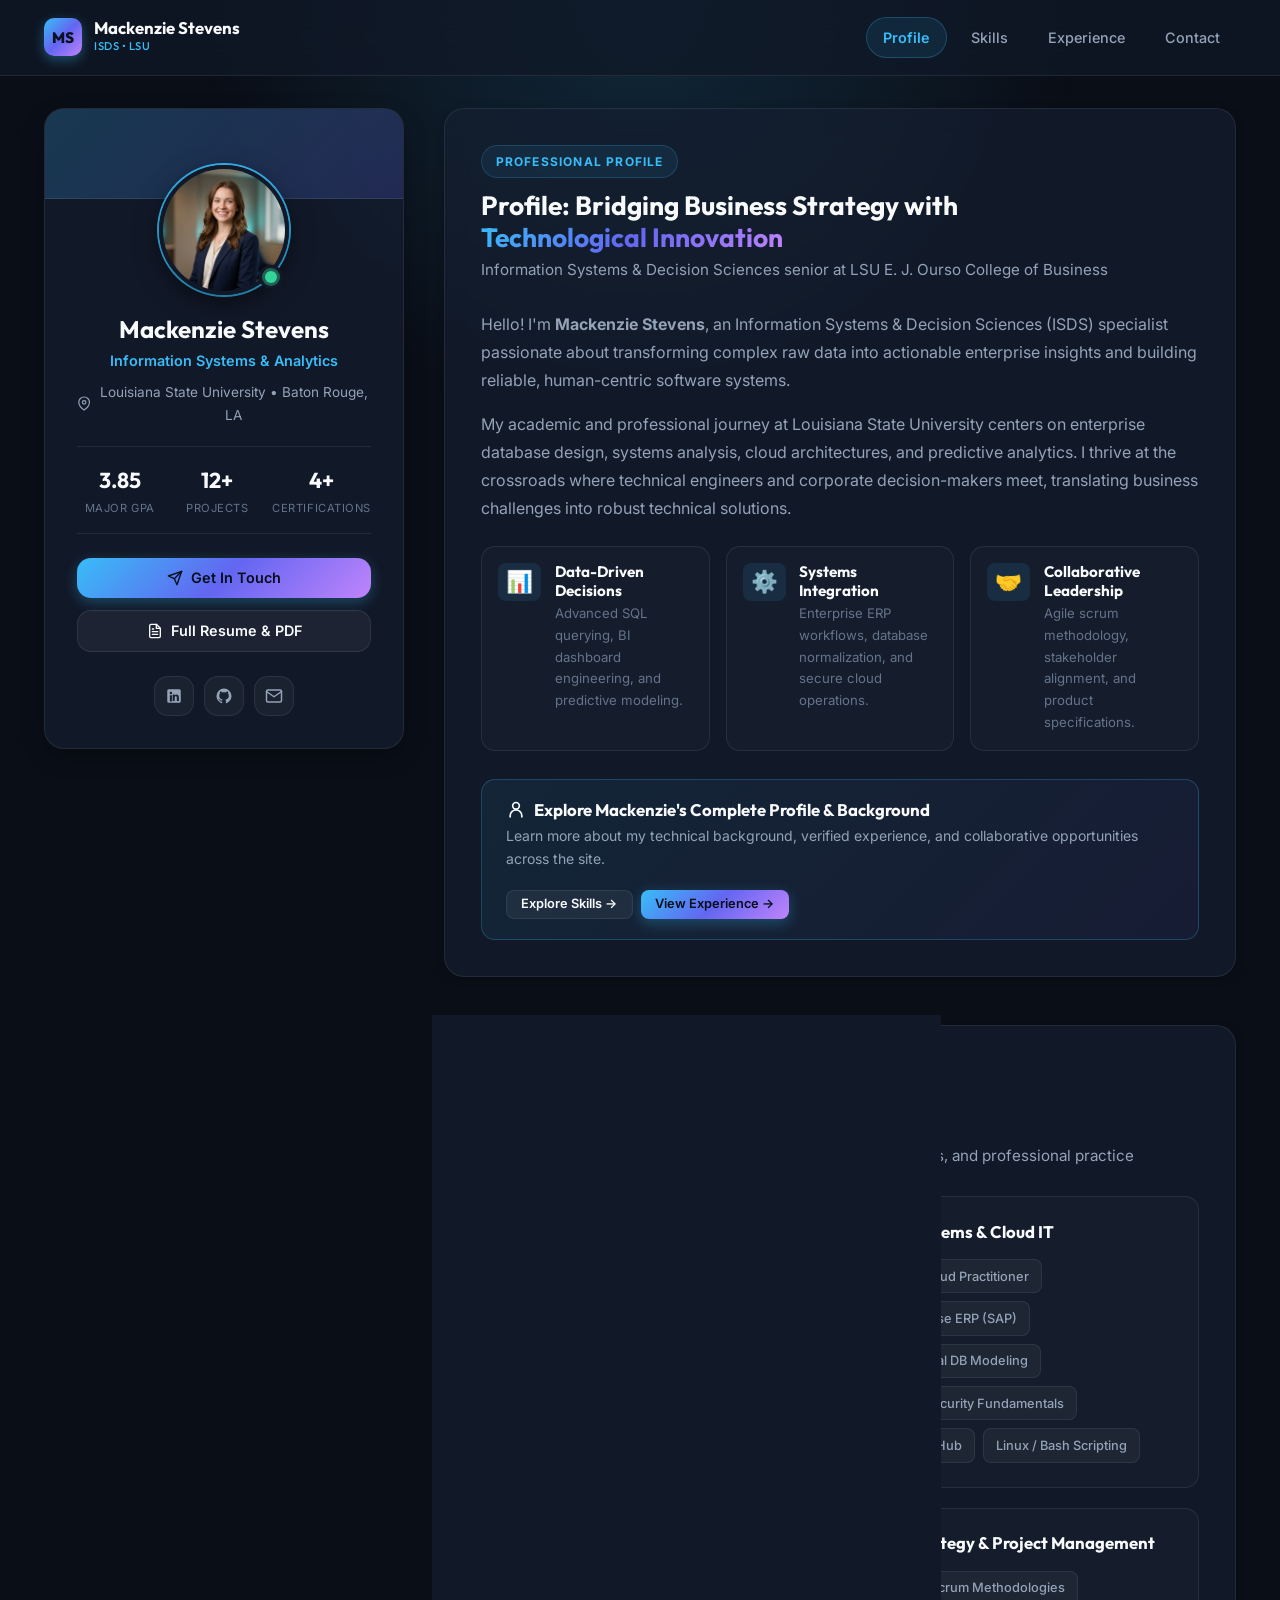
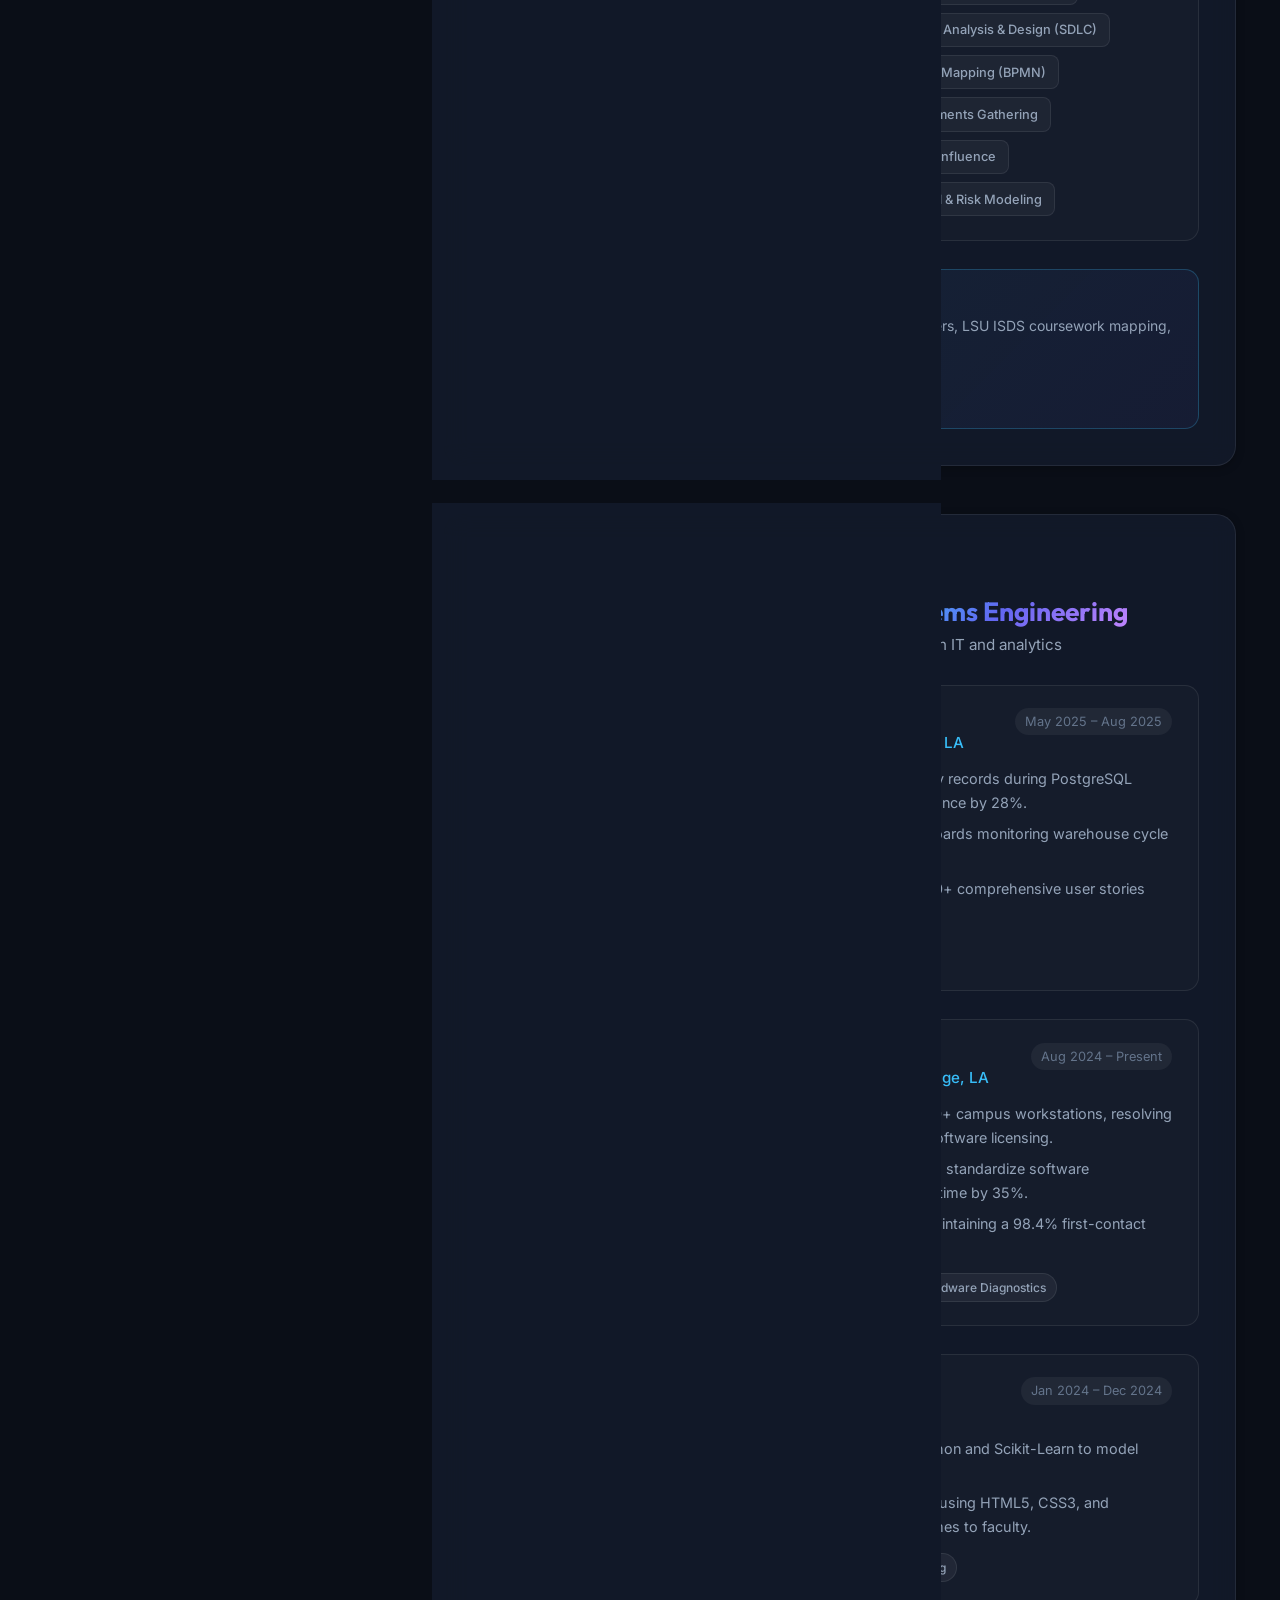
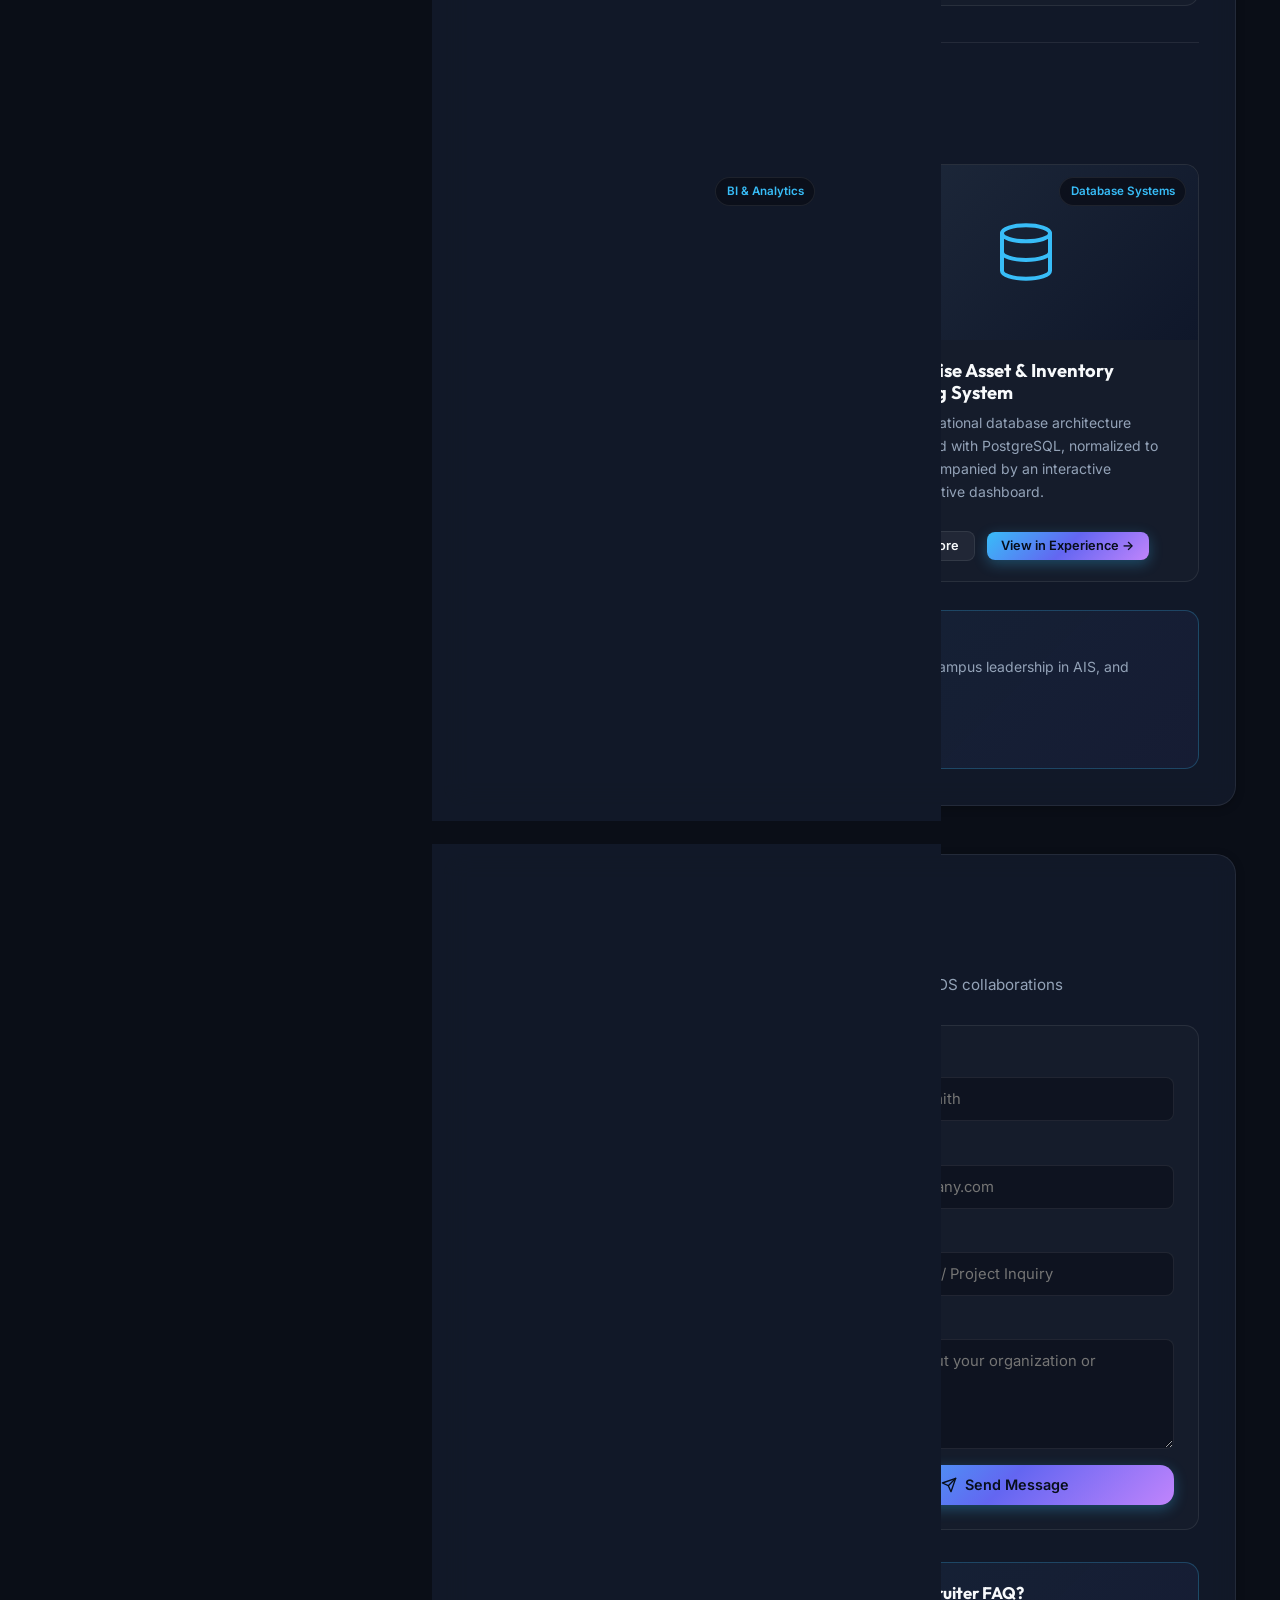
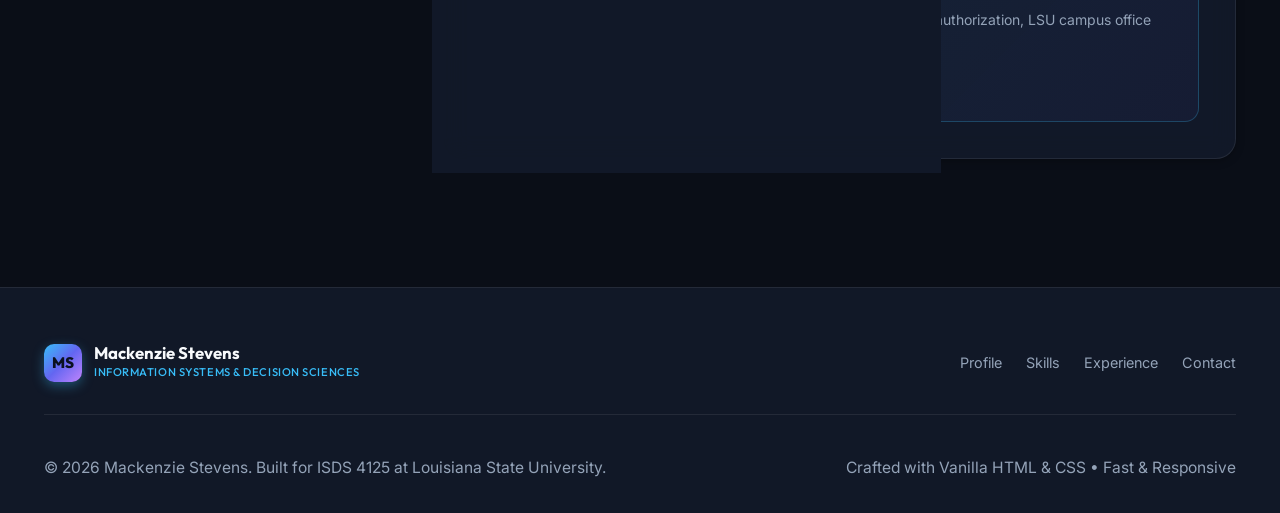
==== commit 596abfa1: "Build initial website skeleton and add README reflection" ====
--- a/index.html
+++ b/index.html
@@ -32,9 +32,10 @@
 
         <nav class="site-nav" aria-label="Main Navigation">
           <ul class="nav-links" id="nav-menu">
-            <li><a href="index.html" class="nav-link">Home</a></li>
-            <li><a href="resume.html" class="nav-link">Resume</a></li>
-            <li><a href="project.html" class="nav-link">Project</a></li>
+            <li><a href="index.html" class="nav-link">Profile</a></li>
+            <li><a href="skills.html" class="nav-link">Skills</a></li>
+            <li><a href="experience.html" class="nav-link">Experience</a></li>
+            <li><a href="contact.html" class="nav-link">Contact</a></li>
           </ul>
         </nav>
       </div>
@@ -108,11 +109,11 @@
         <!-- MAIN SCROLLABLE CONTENT STREAM -->
         <div class="content-stream">
 
-          <!-- 1. PROFILE & ABOUT SECTION -->
+          <!-- 1. PROFILE SECTION -->
           <section class="stream-section" id="profile" aria-labelledby="profile-heading">
             <div class="section-header">
-              <span class="section-label">Professional Summary</span>
-              <h2 id="profile-heading">Bridging Business Strategy with <span class="gradient-text">Technological Innovation</span></h2>
+              <span class="section-label">Professional Profile</span>
+              <h2 id="profile-heading">Profile: Bridging Business Strategy with <span class="gradient-text">Technological Innovation</span></h2>
               <p class="section-subtitle">Information Systems & Decision Sciences senior at LSU E. J. Ourso College of Business</p>
             </div>
 
@@ -148,6 +149,20 @@
                 </div>
               </div>
             </div>
+
+            <div class="section-expansion-cta">
+              <div class="expansion-cta-text">
+                <h4>
+                  <svg width="20" height="20" viewBox="0 0 24 24" fill="none" stroke="currentColor" stroke-width="2"><circle cx="12" cy="7" r="4"></circle><path d="M5 21v-2a7 7 0 0 1 14 0v2"></path></svg>
+                  Explore Mackenzie's Complete Profile & Background
+                </h4>
+                <p>Learn more about my technical background, verified experience, and collaborative opportunities across the site.</p>
+              </div>
+              <div style="display:flex; gap:0.5rem; flex-wrap:wrap;">
+                <a href="skills.html" class="btn btn-secondary btn-sm">Explore Skills &rarr;</a>
+                <a href="experience.html" class="btn btn-primary btn-sm">View Experience &rarr;</a>
+              </div>
+            </div>
           </section>
 
           <!-- 2. SKILLS SECTION -->
@@ -223,13 +238,26 @@
                 </div>
               </div>
             </div>
+
+            <div class="section-expansion-cta">
+              <div class="expansion-cta-text">
+                <h4>
+                  <svg width="20" height="20" viewBox="0 0 24 24" fill="none" stroke="currentColor" stroke-width="2"><circle cx="12" cy="12" r="10"></circle><polyline points="12 6 12 12 14 14"></polyline></svg>
+                  Looking for In-Depth Proficiency & Certifications?
+                </h4>
+                <p>Expand on these competencies with detailed skill proficiency meters, LSU ISDS coursework mapping, applied project case studies, and formal cloud certifications.</p>
+              </div>
+              <a href="skills.html" class="btn btn-primary btn-sm">
+                View Expanded Skills Page &rarr;
+              </a>
+            </div>
           </section>
 
           <!-- 3. EXPERIENCE SECTION -->
           <section class="stream-section" id="experience" aria-labelledby="experience-heading">
             <div class="section-header">
               <span class="section-label">Work & Leadership</span>
-              <h2 id="experience-heading">Professional <span class="gradient-text">Experience</span></h2>
+              <h2 id="experience-heading">Experience: Professional Roles & <span class="gradient-text">Systems Engineering</span></h2>
               <p class="section-subtitle">Demonstrated track record of delivering measurable outcomes in IT and analytics</p>
             </div>
 
@@ -308,56 +336,69 @@
                 </div>
               </div>
             </div>
+
+            <!-- Featured Capstone Project Showcase (Under Experience) -->
+            <div style="margin-top: 2.25rem; padding-top: 2rem; border-top: 1px solid var(--border-subtle);">
+              <div class="section-header" style="margin-bottom: 1.25rem;">
+                <span class="section-label">Applied Capstone Highlights</span>
+                <h3>Featured Systems & Analytics Implementations</h3>
+              </div>
+
+              <div class="featured-projects-grid">
+                <div class="project-preview-card">
+                  <div class="project-thumbnail">
+                    <img src="assets/images/dashboard.jpg" alt="Executive Business Intelligence Dashboard Interface" width="400" height="175">
+                    <span class="project-badge-overlay">BI & Analytics</span>
+                  </div>
+                  <div class="project-body">
+                    <h3>Executive Supply Chain & Sales BI Dashboard</h3>
+                    <p>Dynamic Power BI and SQL analytical system delivering real-time visibility into revenue metrics, inventory turnover, and regional margins.</p>
+                    <div class="project-links">
+                      <a href="project.html#bi-dashboard" class="btn btn-secondary btn-sm">Learn More</a>
+                      <a href="experience.html" class="btn btn-primary btn-sm">View in Experience &rarr;</a>
+                    </div>
+                  </div>
+                </div>
+
+                <div class="project-preview-card">
+                  <div class="project-thumbnail">
+                    <div style="width:100%; height:100%; background: linear-gradient(135deg, #1e293b 0%, #0f172a 100%); display:flex; align-items:center; justify-content:center; color:#38bdf8;">
+                      <svg width="64" height="64" viewBox="0 0 24 24" fill="none" stroke="currentColor" stroke-width="1.5" stroke-linecap="round" stroke-linejoin="round"><ellipse cx="12" cy="5" rx="9" ry="3"></ellipse><path d="M21 12c0 1.66-4 3-9 3s-9-1.34-9-3"></path><path d="M3 5v14c0 1.66 4 3 9 3s9-1.34 9-3V5"></path></svg>
+                    </div>
+                    <span class="project-badge-overlay">Database Systems</span>
+                  </div>
+                  <div class="project-body">
+                    <h3>Enterprise Asset & Inventory Tracking System</h3>
+                    <p>Robust relational database architecture engineered with PostgreSQL, normalized to 3NF, accompanied by an interactive administrative dashboard.</p>
+                    <div class="project-links">
+                      <a href="project.html#asset-tracker" class="btn btn-secondary btn-sm">Learn More</a>
+                      <a href="experience.html" class="btn btn-primary btn-sm">View in Experience &rarr;</a>
+                    </div>
+                  </div>
+                </div>
+              </div>
+            </div>
+
+            <!-- Experience Expansion CTA -->
+            <div class="section-expansion-cta">
+              <div class="expansion-cta-text">
+                <h4>
+                  <svg width="20" height="20" viewBox="0 0 24 24" fill="none" stroke="currentColor" stroke-width="2"><polyline points="22 12 18 12 15 21 9 3 6 12 2 12"></polyline></svg>
+                  Explore Complete Career Journey & Credentials
+                </h4>
+                <p>Discover detailed role deliverables, quantified business impacts, campus leadership in AIS, and academic honors.</p>
+              </div>
+              <a href="experience.html" class="btn btn-primary btn-sm">
+                View Expanded Experience &rarr;
+              </a>
+            </div>
           </section>
 
-          <!-- 4. FEATURED PROJECTS PREVIEW -->
-          <section class="stream-section" id="featured-projects" aria-labelledby="featured-heading">
-            <div class="section-header">
-              <span class="section-label">Portfolio Highlights</span>
-              <h2 id="featured-heading">Featured <span class="gradient-text">Projects</span></h2>
-              <p class="section-subtitle">Real-world systems, data pipelines, and analytics solutions</p>
-            </div>
-
-            <div class="featured-projects-grid">
-              <div class="project-preview-card">
-                <div class="project-thumbnail">
-                  <img src="assets/images/dashboard.jpg" alt="Executive Business Intelligence Dashboard Interface" width="400" height="175">
-                  <span class="project-badge-overlay">BI & Analytics</span>
-                </div>
-                <div class="project-body">
-                  <h3>Executive Supply Chain & Sales BI Dashboard</h3>
-                  <p>Dynamic Power BI and SQL analytical system delivering real-time visibility into revenue metrics, inventory turnover, and regional margins.</p>
-                  <div class="project-links">
-                    <a href="project.html#bi-dashboard" class="btn btn-secondary btn-sm">Learn More</a>
-                    <a href="project.html" class="btn btn-primary btn-sm">Explore All Projects &rarr;</a>
-                  </div>
-                </div>
-              </div>
-
-              <div class="project-preview-card">
-                <div class="project-thumbnail">
-                  <div style="width:100%; height:100%; background: linear-gradient(135deg, #1e293b 0%, #0f172a 100%); display:flex; align-items:center; justify-content:center; color:#38bdf8;">
-                    <svg width="64" height="64" viewBox="0 0 24 24" fill="none" stroke="currentColor" stroke-width="1.5" stroke-linecap="round" stroke-linejoin="round"><ellipse cx="12" cy="5" rx="9" ry="3"></ellipse><path d="M21 12c0 1.66-4 3-9 3s-9-1.34-9-3"></path><path d="M3 5v14c0 1.66 4 3 9 3s9-1.34 9-3V5"></path></svg>
-                  </div>
-                  <span class="project-badge-overlay">Database Systems</span>
-                </div>
-                <div class="project-body">
-                  <h3>Enterprise Asset & Inventory Tracking System</h3>
-                  <p>Robust relational database architecture engineered with PostgreSQL, normalized to 3NF, accompanied by an interactive administrative dashboard.</p>
-                  <div class="project-links">
-                    <a href="project.html#asset-tracker" class="btn btn-secondary btn-sm">Learn More</a>
-                    <a href="project.html" class="btn btn-primary btn-sm">All Projects &rarr;</a>
-                  </div>
-                </div>
-              </div>
-            </div>
-          </section>
-
-          <!-- 5. CONTACT SECTION -->
+          <!-- 4. CONTACT SECTION -->
           <section class="stream-section" id="contact" aria-labelledby="contact-heading">
             <div class="section-header">
               <span class="section-label">Let's Connect</span>
-              <h2 id="contact-heading">Get in <span class="gradient-text">Touch</span></h2>
+              <h2 id="contact-heading">Contact: Get in <span class="gradient-text">Touch</span></h2>
               <p class="section-subtitle">Open to full-time roles, internships, analytical consulting, and ISDS collaborations</p>
             </div>
 
@@ -422,6 +463,20 @@
                   Thank you! Your message has been prepared. If your mail client doesn't open automatically, feel free to email me directly at mstevens@lsu.edu.
                 </div>
               </form>
+            </div>
+
+            <!-- Contact Expansion CTA -->
+            <div class="section-expansion-cta" style="margin-top: 2rem;">
+              <div class="expansion-cta-text">
+                <h4>
+                  <svg width="20" height="20" viewBox="0 0 24 24" fill="none" stroke="currentColor" stroke-width="2"><path d="M21 10c0 7-9 13-9 13s-9-6-9-13a9 9 0 0 1 18 0z"></path><circle cx="12" cy="10" r="3"></circle></svg>
+                  Looking for Consultation, Meeting Scheduling or Recruiter FAQ?
+                </h4>
+                <p>Visit the dedicated Contact Portal for hiring manager FAQs, work authorization, LSU campus office location, and virtual meeting bookings.</p>
+              </div>
+              <a href="contact.html" class="btn btn-primary btn-sm">
+                Open Full Contact Portal &rarr;
+              </a>
             </div>
           </section>
 
@@ -442,9 +497,10 @@
           </div>
         </div>
         <nav class="footer-nav" aria-label="Footer Navigation">
-          <a href="index.html">Home</a>
-          <a href="resume.html">Resume</a>
-          <a href="project.html">Project</a>
+          <a href="index.html">Profile</a>
+          <a href="skills.html">Skills</a>
+          <a href="experience.html">Experience</a>
+          <a href="contact.html">Contact</a>
         </nav>
       </div>
       <div class="footer-bottom">
--- a/styles.css
+++ b/styles.css
@@ -1474,6 +1474,539 @@
 }
 
 /* --------------------------------------------------------------------------
+   Homepage Expansion Callouts & Banners
+   -------------------------------------------------------------------------- */
+.section-expansion-cta {
+  margin-top: 1.75rem;
+  background: linear-gradient(135deg, rgba(56, 189, 248, 0.08) 0%, rgba(99, 102, 241, 0.06) 100%);
+  border: 1px solid rgba(56, 189, 248, 0.25);
+  border-radius: var(--radius-md);
+  padding: 1.25rem 1.5rem;
+  display: flex;
+  align-items: center;
+  justify-content: space-between;
+  gap: 1.25rem;
+  flex-wrap: wrap;
+  transition: all var(--transition-normal);
+}
+
+.section-expansion-cta:hover {
+  border-color: var(--primary);
+  box-shadow: 0 4px 20px rgba(56, 189, 248, 0.15);
+  transform: translateY(-2px);
+}
+
+.expansion-cta-text h4 {
+  font-size: 1.05rem;
+  color: var(--text-primary);
+  margin-bottom: 0.25rem;
+  display: flex;
+  align-items: center;
+  gap: 0.5rem;
+}
+
+.expansion-cta-text p {
+  font-size: 0.875rem;
+  color: var(--text-secondary);
+  margin: 0;
+}
+
+/* --------------------------------------------------------------------------
+   Page Header Hero (for Skills, Experience, Contact)
+   -------------------------------------------------------------------------- */
+.page-hero {
+  text-align: center;
+  max-width: 820px;
+  margin: 0 auto 3rem auto;
+  position: relative;
+}
+
+.page-hero h1 {
+  font-size: clamp(2.2rem, 5vw, 3rem);
+  margin-bottom: 1rem;
+}
+
+.page-hero p {
+  font-size: 1.1rem;
+  color: var(--text-secondary);
+  line-height: 1.7;
+}
+
+/* --------------------------------------------------------------------------
+   Skills Expansion Components (skills.html)
+   -------------------------------------------------------------------------- */
+.skills-matrix-grid {
+  display: grid;
+  grid-template-columns: repeat(auto-fit, minmax(350px, 1fr));
+  gap: 1.5rem;
+  margin-bottom: 3.5rem;
+}
+
+.skill-matrix-card {
+  background: var(--bg-card);
+  border: 1px solid var(--border-subtle);
+  border-radius: var(--radius-lg);
+  padding: 2rem;
+  backdrop-filter: blur(12px);
+  -webkit-backdrop-filter: blur(12px);
+  transition: all var(--transition-normal);
+  display: flex;
+  flex-direction: column;
+}
+
+.skill-matrix-card:hover {
+  border-color: var(--primary);
+  transform: translateY(-4px);
+  box-shadow: var(--shadow-md);
+}
+
+.skill-card-top {
+  display: flex;
+  align-items: center;
+  gap: 0.85rem;
+  margin-bottom: 1.5rem;
+  padding-bottom: 1rem;
+  border-bottom: 1px solid var(--border-subtle);
+}
+
+.skill-icon-wrapper {
+  width: 44px;
+  height: 44px;
+  border-radius: var(--radius-md);
+  background: rgba(56, 189, 248, 0.12);
+  color: var(--primary);
+  display: flex;
+  align-items: center;
+  justify-content: center;
+}
+
+.skill-items-list {
+  display: flex;
+  flex-direction: column;
+  gap: 1.25rem;
+  margin-bottom: 1.5rem;
+}
+
+.skill-bar-item {
+  display: flex;
+  flex-direction: column;
+  gap: 0.4rem;
+}
+
+.skill-bar-header {
+  display: flex;
+  justify-content: space-between;
+  align-items: center;
+  font-size: 0.875rem;
+}
+
+.skill-bar-name {
+  font-weight: 600;
+  color: var(--text-primary);
+}
+
+.skill-bar-badge {
+  font-size: 0.725rem;
+  font-weight: 700;
+  padding: 0.15rem 0.5rem;
+  border-radius: var(--radius-full);
+  background: rgba(56, 189, 248, 0.1);
+  color: var(--primary);
+  border: 1px solid rgba(56, 189, 248, 0.2);
+}
+
+.skill-bar-track {
+  width: 100%;
+  height: 7px;
+  background: rgba(255, 255, 255, 0.06);
+  border-radius: var(--radius-full);
+  overflow: hidden;
+}
+
+.skill-bar-fill {
+  height: 100%;
+  background: var(--gradient-brand);
+  border-radius: var(--radius-full);
+  transition: width 1s ease-in-out;
+}
+
+.skill-card-footer-info {
+  margin-top: auto;
+  padding-top: 1rem;
+  border-top: 1px solid var(--border-subtle);
+  font-size: 0.8rem;
+  color: var(--text-muted);
+}
+
+/* Coursework Mapping */
+.coursework-section {
+  margin-bottom: 3.5rem;
+}
+
+.coursework-grid {
+  display: grid;
+  grid-template-columns: repeat(auto-fit, minmax(280px, 1fr));
+  gap: 1.25rem;
+}
+
+.course-card {
+  background: var(--bg-card);
+  border: 1px solid var(--border-subtle);
+  border-radius: var(--radius-md);
+  padding: 1.35rem;
+  transition: all var(--transition-fast);
+}
+
+.course-card:hover {
+  border-color: var(--border-focus);
+  background: var(--bg-card-hover);
+  transform: translateY(-2px);
+}
+
+.course-code {
+  font-size: 0.75rem;
+  font-weight: 700;
+  color: var(--primary);
+  letter-spacing: 0.05em;
+  text-transform: uppercase;
+  margin-bottom: 0.35rem;
+}
+
+.course-title {
+  font-size: 1rem;
+  color: var(--text-primary);
+  font-weight: 600;
+  margin-bottom: 0.5rem;
+}
+
+.course-desc {
+  font-size: 0.85rem;
+  color: var(--text-secondary);
+  line-height: 1.5;
+}
+
+/* Applied Project Case Studies */
+.case-studies-grid {
+  display: grid;
+  grid-template-columns: repeat(auto-fit, minmax(340px, 1fr));
+  gap: 1.5rem;
+  margin-bottom: 3.5rem;
+}
+
+.case-study-card {
+  background: var(--bg-card);
+  border: 1px solid var(--border-subtle);
+  border-radius: var(--radius-lg);
+  padding: 1.75rem;
+  transition: all var(--transition-normal);
+  display: flex;
+  flex-direction: column;
+}
+
+.case-study-card:hover {
+  border-color: var(--border-focus);
+  transform: translateY(-3px);
+}
+
+/* Roadmap Grid */
+.roadmap-grid {
+  display: grid;
+  grid-template-columns: repeat(auto-fit, minmax(240px, 1fr));
+  gap: 1.25rem;
+  margin-bottom: 3.5rem;
+}
+
+.roadmap-card {
+  background: rgba(255, 255, 255, 0.02);
+  border: 1px solid var(--border-subtle);
+  border-radius: var(--radius-md);
+  padding: 1.35rem;
+  transition: all var(--transition-fast);
+}
+
+.roadmap-card:hover {
+  border-color: var(--primary);
+  background: rgba(56, 189, 248, 0.05);
+}
+
+.roadmap-phase {
+  font-size: 0.75rem;
+  font-weight: 700;
+  color: var(--accent-purple);
+  text-transform: uppercase;
+  letter-spacing: 0.05em;
+  margin-bottom: 0.35rem;
+}
+
+.roadmap-title {
+  font-size: 1rem;
+  color: var(--text-primary);
+  font-weight: 600;
+  margin-bottom: 0.4rem;
+}
+
+.roadmap-desc {
+  font-size: 0.85rem;
+  color: var(--text-secondary);
+}
+
+/* --------------------------------------------------------------------------
+   Experience Expansion Components (experience.html)
+   -------------------------------------------------------------------------- */
+.metrics-strip {
+  display: grid;
+  grid-template-columns: repeat(auto-fit, minmax(180px, 1fr));
+  gap: 1rem;
+  margin-bottom: 3rem;
+}
+
+.metric-stat-box {
+  background: var(--bg-card);
+  border: 1px solid var(--border-subtle);
+  border-radius: var(--radius-md);
+  padding: 1.25rem 1rem;
+  text-align: center;
+  transition: all var(--transition-fast);
+}
+
+.metric-stat-box:hover {
+  border-color: var(--primary);
+  transform: translateY(-2px);
+}
+
+.metric-num {
+  font-family: var(--font-heading);
+  font-size: 2rem;
+  font-weight: 800;
+  color: var(--primary);
+  line-height: 1.1;
+  margin-bottom: 0.35rem;
+}
+
+.metric-label {
+  font-size: 0.8rem;
+  color: var(--text-secondary);
+  font-weight: 500;
+}
+
+.experience-deep-card {
+  background: var(--bg-card);
+  border: 1px solid var(--border-subtle);
+  border-radius: var(--radius-lg);
+  padding: 2.25rem;
+  margin-bottom: 2rem;
+  transition: border-color var(--transition-normal);
+}
+
+.experience-deep-card:hover {
+  border-color: rgba(56, 189, 248, 0.3);
+}
+
+.deep-header {
+  display: flex;
+  justify-content: space-between;
+  align-items: flex-start;
+  margin-bottom: 1.25rem;
+  gap: 1rem;
+  flex-wrap: wrap;
+}
+
+.deep-role-title {
+  font-size: 1.35rem;
+  font-weight: 700;
+  color: var(--text-primary);
+  margin-bottom: 0.25rem;
+}
+
+.deep-company {
+  color: var(--primary);
+  font-size: 0.95rem;
+  font-weight: 600;
+}
+
+.deep-date-badge {
+  font-size: 0.8rem;
+  font-weight: 600;
+  color: var(--text-secondary);
+  background: rgba(255, 255, 255, 0.05);
+  padding: 0.35rem 0.85rem;
+  border-radius: var(--radius-full);
+  border: 1px solid var(--border-subtle);
+}
+
+.deep-summary-text {
+  font-size: 0.95rem;
+  color: var(--text-secondary);
+  line-height: 1.7;
+  margin-bottom: 1.25rem;
+}
+
+.deep-bullet-grid {
+  display: grid;
+  grid-template-columns: repeat(auto-fit, minmax(280px, 1fr));
+  gap: 1rem;
+  margin-bottom: 1.5rem;
+}
+
+.deep-bullet-item {
+  background: rgba(255, 255, 255, 0.02);
+  border: 1px solid var(--border-subtle);
+  border-radius: var(--radius-sm);
+  padding: 0.9rem;
+  display: flex;
+  gap: 0.65rem;
+  align-items: flex-start;
+  font-size: 0.875rem;
+  color: var(--text-secondary);
+  line-height: 1.5;
+}
+
+.deep-bullet-item svg {
+  color: var(--accent-emerald);
+  flex-shrink: 0;
+  margin-top: 0.15rem;
+}
+
+.leadership-grid {
+  display: grid;
+  grid-template-columns: repeat(auto-fit, minmax(320px, 1fr));
+  gap: 1.5rem;
+  margin-bottom: 3.5rem;
+}
+
+.leadership-card {
+  background: var(--bg-card);
+  border: 1px solid var(--border-subtle);
+  border-radius: var(--radius-lg);
+  padding: 1.75rem;
+  display: flex;
+  flex-direction: column;
+  transition: all var(--transition-normal);
+}
+
+.leadership-card:hover {
+  border-color: var(--border-focus);
+  transform: translateY(-2px);
+}
+
+.testimonial-grid {
+  display: grid;
+  grid-template-columns: repeat(auto-fit, minmax(320px, 1fr));
+  gap: 1.5rem;
+  margin-bottom: 3.5rem;
+}
+
+.testimonial-card {
+  background: var(--bg-card);
+  border: 1px solid var(--border-subtle);
+  border-radius: var(--radius-lg);
+  padding: 1.75rem;
+  display: flex;
+  flex-direction: column;
+  justify-content: space-between;
+}
+
+.testimonial-quote {
+  font-size: 0.925rem;
+  color: var(--text-secondary);
+  font-style: italic;
+  line-height: 1.7;
+  margin-bottom: 1.25rem;
+}
+
+.testimonial-author {
+  display: flex;
+  align-items: center;
+  gap: 0.75rem;
+}
+
+/* --------------------------------------------------------------------------
+   Contact Expansion Components (contact.html)
+   -------------------------------------------------------------------------- */
+.contact-hub-grid {
+  display: grid;
+  grid-template-columns: 1.3fr 1fr;
+  gap: 2rem;
+  margin-bottom: 3.5rem;
+}
+
+@media (max-width: 900px) {
+  .contact-hub-grid {
+    grid-template-columns: 1fr;
+  }
+}
+
+.faq-grid {
+  display: grid;
+  grid-template-columns: repeat(auto-fit, minmax(300px, 1fr));
+  gap: 1.25rem;
+  margin-bottom: 3.5rem;
+}
+
+.faq-card {
+  background: var(--bg-card);
+  border: 1px solid var(--border-subtle);
+  border-radius: var(--radius-md);
+  padding: 1.5rem;
+  transition: all var(--transition-fast);
+}
+
+.faq-card:hover {
+  border-color: var(--border-focus);
+}
+
+.faq-question {
+  font-size: 1rem;
+  font-weight: 600;
+  color: var(--text-primary);
+  margin-bottom: 0.5rem;
+  display: flex;
+  align-items: center;
+  gap: 0.5rem;
+}
+
+.faq-answer {
+  font-size: 0.875rem;
+  color: var(--text-secondary);
+  line-height: 1.6;
+}
+
+.office-info-card {
+  background: var(--bg-card);
+  border: 1px solid var(--border-subtle);
+  border-radius: var(--radius-lg);
+  padding: 1.75rem;
+  margin-bottom: 1.5rem;
+}
+
+.schedule-card {
+  background: linear-gradient(135deg, rgba(99, 102, 241, 0.1) 0%, rgba(56, 189, 248, 0.05) 100%);
+  border: 1px solid rgba(99, 102, 241, 0.25);
+  border-radius: var(--radius-lg);
+  padding: 1.75rem;
+}
+
+.copy-badge-btn {
+  background: rgba(56, 189, 248, 0.1);
+  border: 1px solid rgba(56, 189, 248, 0.25);
+  color: var(--primary);
+  font-size: 0.75rem;
+  font-weight: 600;
+  padding: 0.25rem 0.6rem;
+  border-radius: var(--radius-full);
+  display: inline-flex;
+  align-items: center;
+  gap: 0.35rem;
+  transition: all var(--transition-fast);
+  margin-left: 0.5rem;
+}
+
+.copy-badge-btn:hover {
+  background: var(--primary);
+  color: var(--text-on-accent);
+}
+
+/* --------------------------------------------------------------------------
    Print Stylesheet for resume.html
    -------------------------------------------------------------------------- */
 @media print {
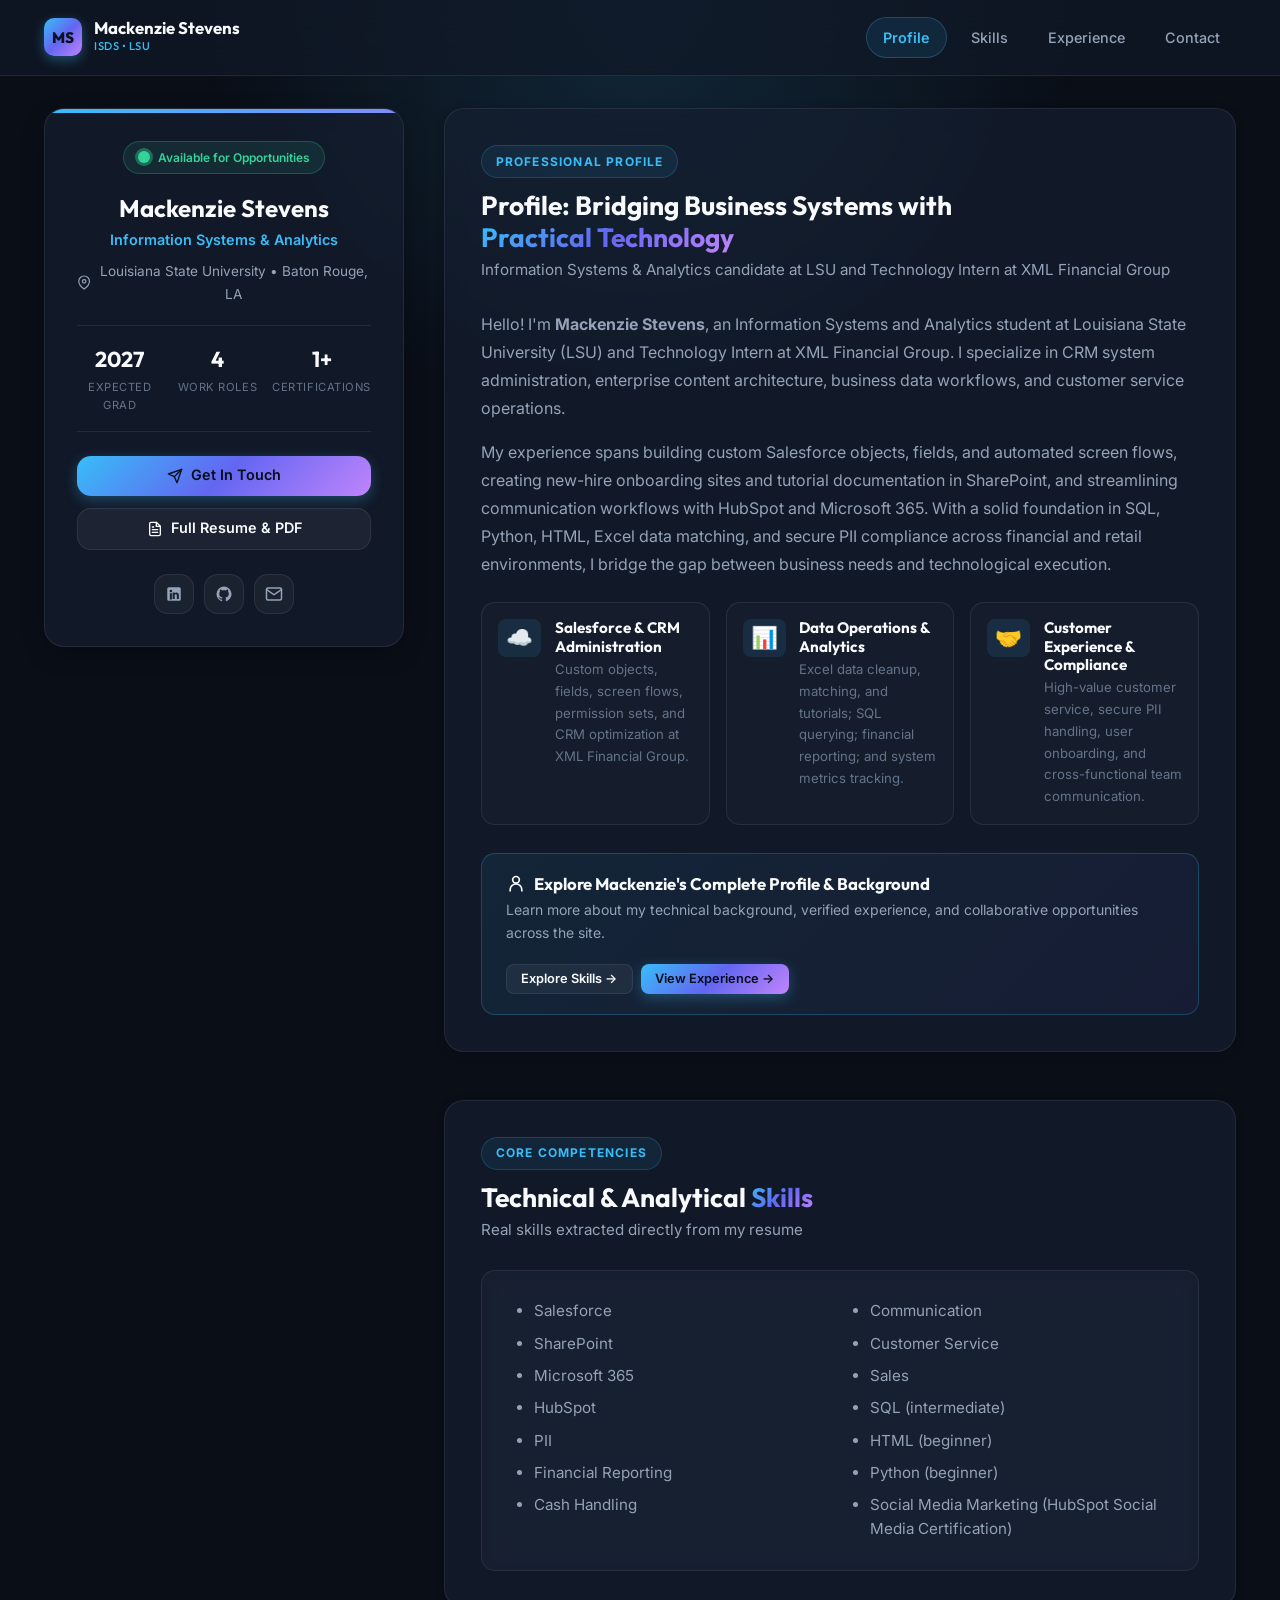
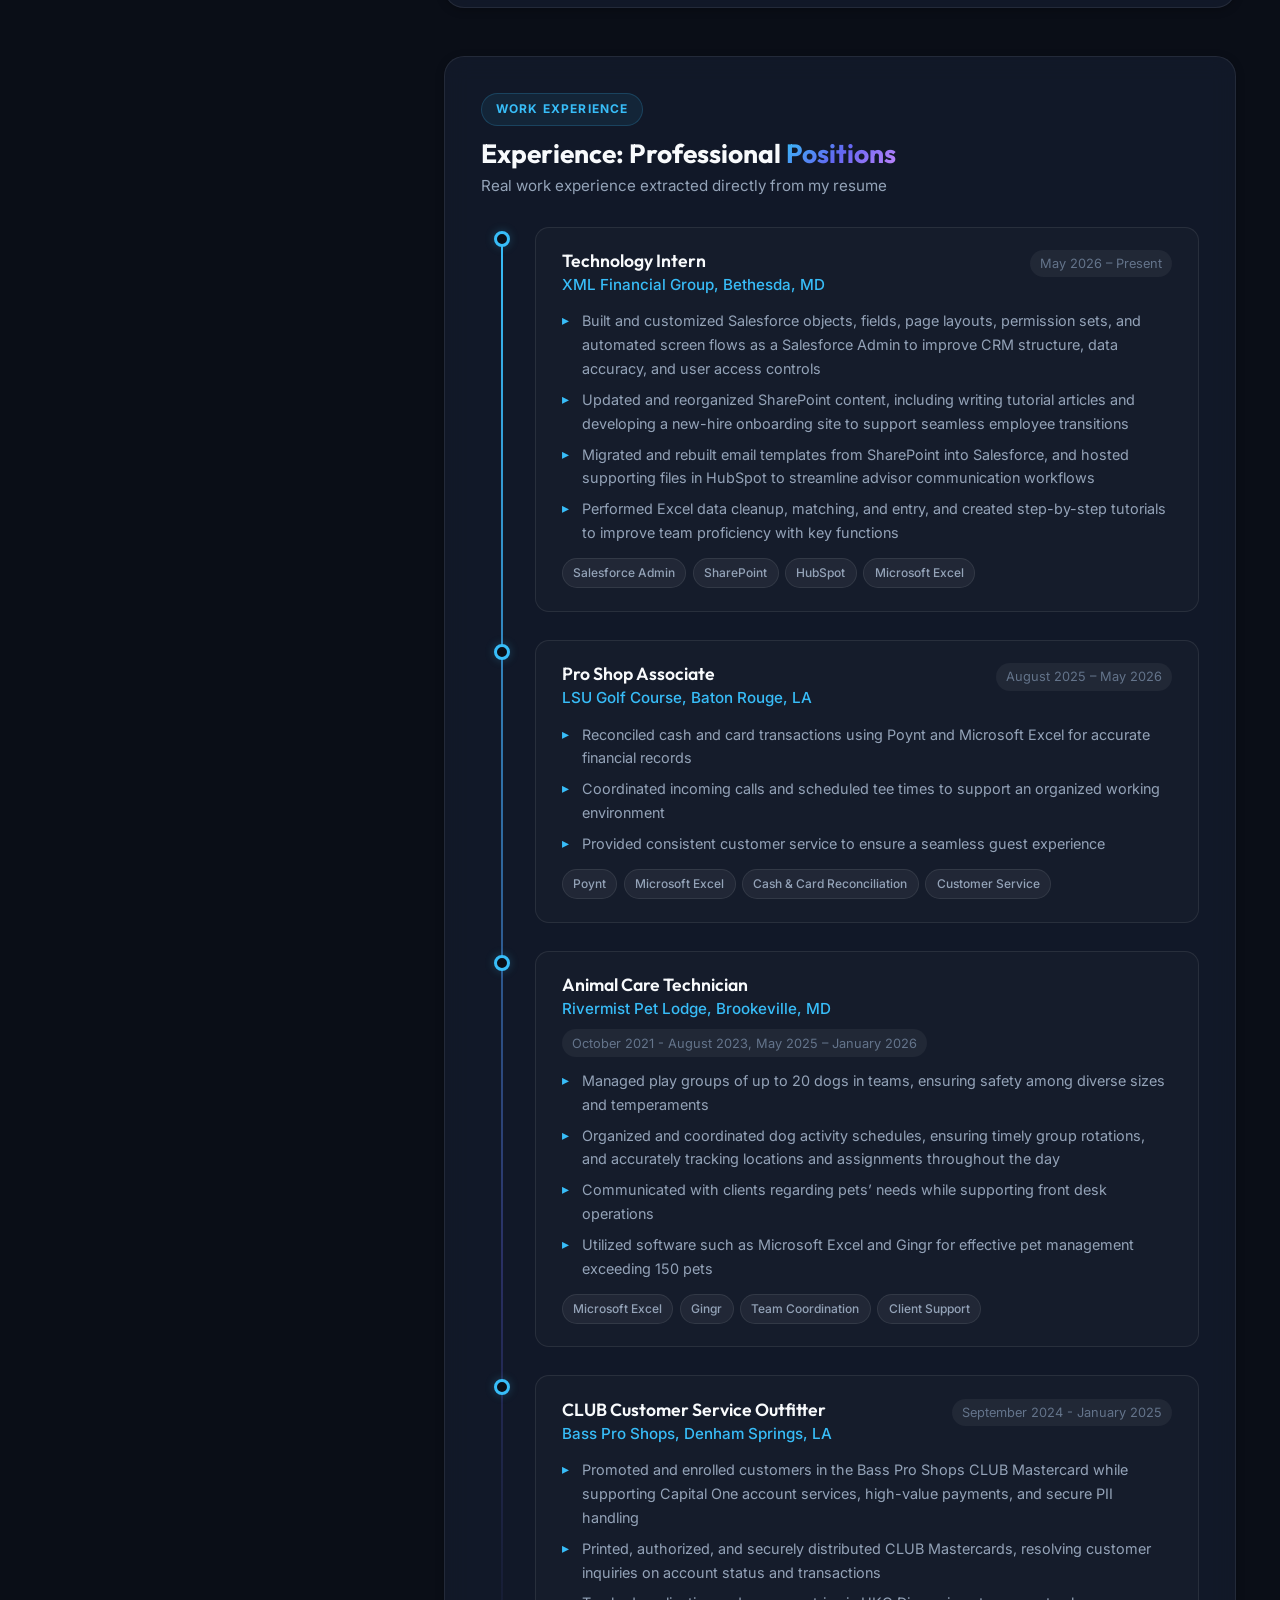
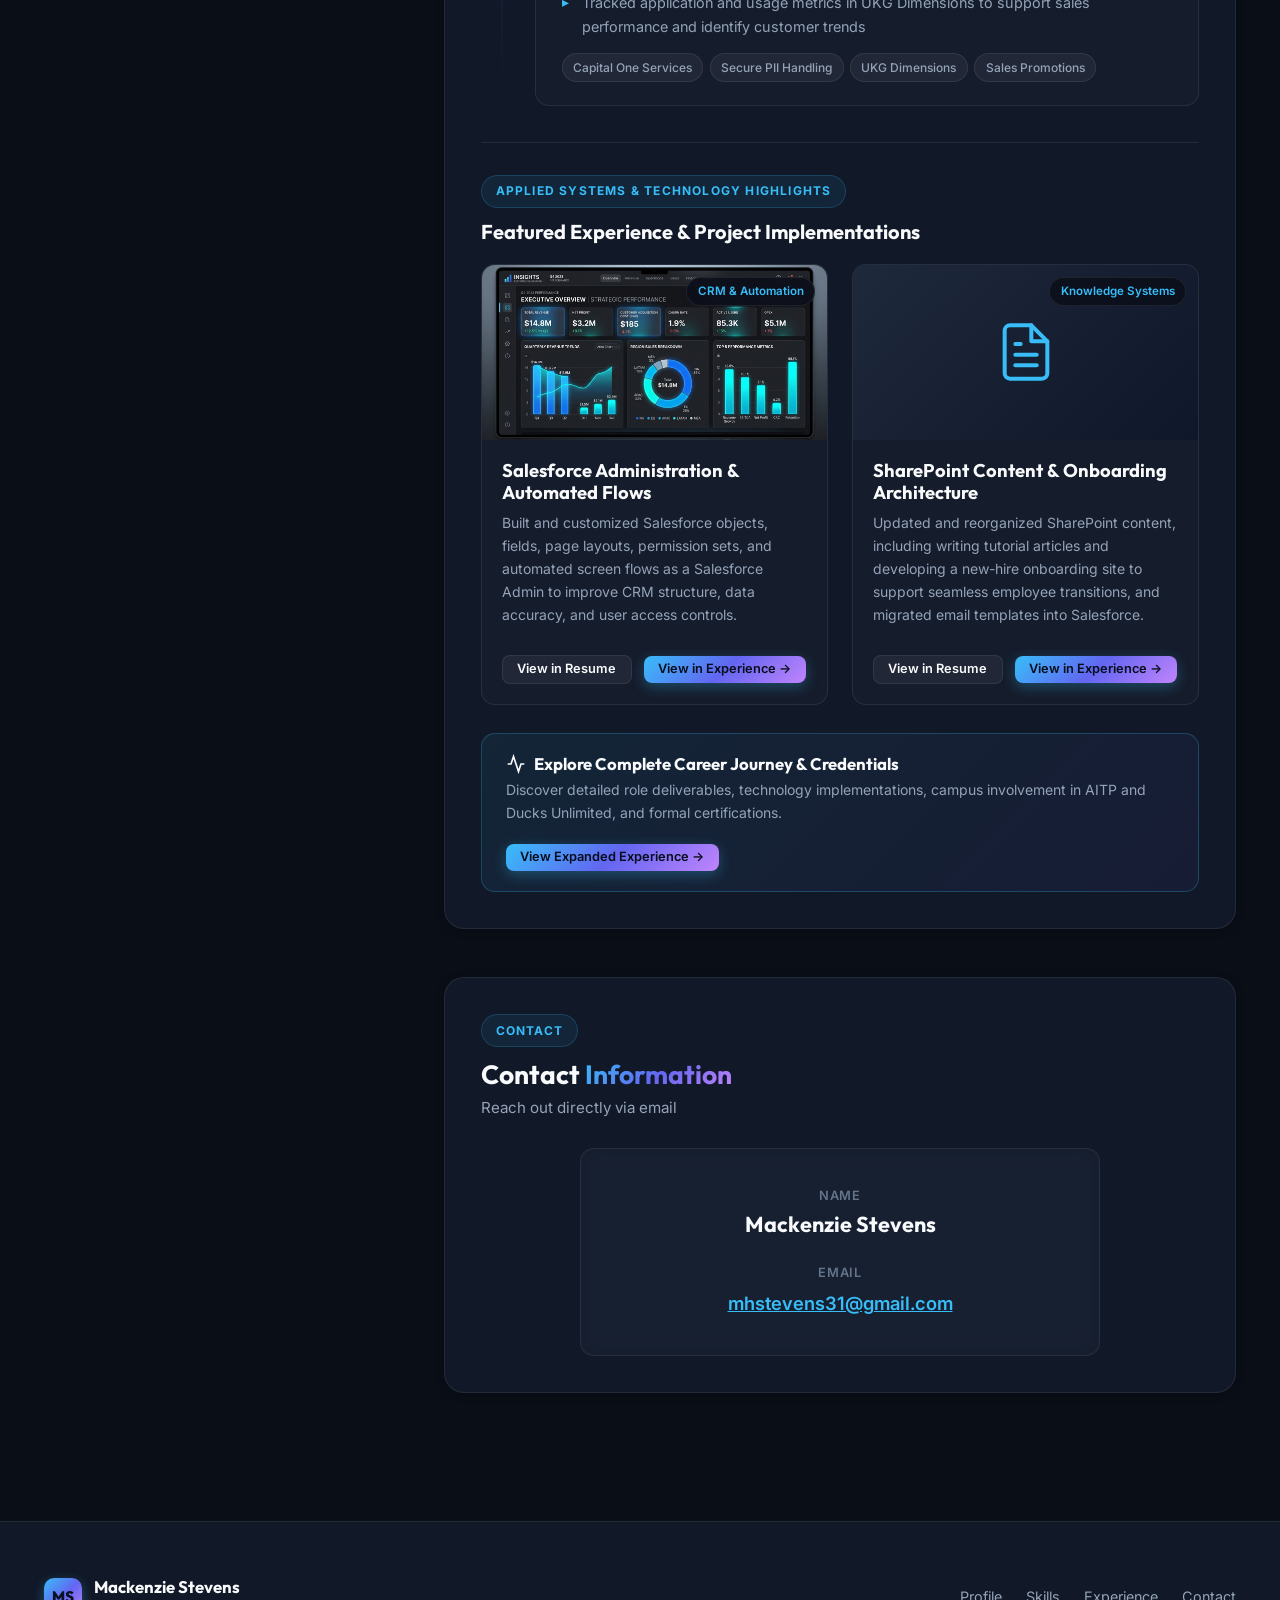
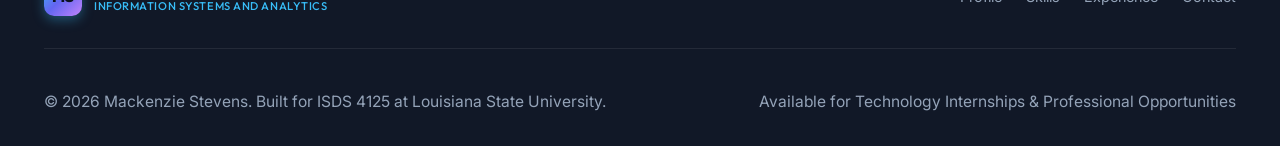
==== commit 8a9346da: "Removed false information and headshot and cleaned profile section" ====
--- a/index.html
+++ b/index.html
@@ -3,10 +3,10 @@
 <head>
   <meta charset="UTF-8">
   <meta name="viewport" content="width=device-width, initial-scale=1.0">
-  <meta name="description" content="Mackenzie Stevens - Personal Portfolio & Professional Resume. Information Systems & Decision Sciences (ISDS) student and technologist specializing in data analytics, enterprise IT systems, and business intelligence.">
-  <meta name="keywords" content="Mackenzie Stevens, ISDS, Portfolio, Resume, LSU, Information Systems, Data Analytics, Business Intelligence">
+  <meta name="description" content="Mackenzie Stevens - Personal Portfolio & Professional Resume. Information Systems & Analytics student at Louisiana State University (LSU) and Technology Intern specializing in Salesforce CRM administration, SharePoint, data analytics, and customer systems.">
+  <meta name="keywords" content="Mackenzie Stevens, Information Systems and Analytics, Portfolio, Resume, LSU, Salesforce, SharePoint, Data Analytics, XML Financial Group">
   <meta name="author" content="Mackenzie Stevens">
-  <title>Mackenzie Stevens | Portfolio & Resume | Information Systems & Decision Sciences</title>
+  <title>Mackenzie Stevens | Portfolio & Resume | Information Systems & Analytics</title>
   <link rel="stylesheet" href="styles.css">
   <link rel="icon" href="data:image/svg+xml,<svg xmlns=%22http://www.w3.org/2000/svg%22 viewBox=%220 0 100 100%22><text y=%22.9em%22 font-size=%2290%22>⚡</text></svg>">
 </head>
@@ -32,7 +32,7 @@
 
         <nav class="site-nav" aria-label="Main Navigation">
           <ul class="nav-links" id="nav-menu">
-            <li><a href="index.html" class="nav-link">Profile</a></li>
+            <li><a href="index.html" class="nav-link active" aria-current="page">Profile</a></li>
             <li><a href="skills.html" class="nav-link">Skills</a></li>
             <li><a href="experience.html" class="nav-link">Experience</a></li>
             <li><a href="contact.html" class="nav-link">Contact</a></li>
@@ -50,16 +50,14 @@
         <!-- STICKY PROFILE SIDEBAR COLUMN -->
         <aside class="profile-sidebar" aria-label="Profile Summary">
           <div class="profile-card">
-            <div class="avatar-wrapper">
-              <img src="assets/images/avatar.jpg" alt="Portrait photo of Mackenzie Stevens" class="avatar-img" width="130" height="130">
-              <div class="status-indicator" title="Status: Available for Opportunities">
-                <span class="status-dot"></span>
-              </div>
+            <div class="profile-availability-badge" style="display:inline-flex; align-items:center; gap:0.5rem; background:rgba(52, 211, 153, 0.1); border:1px solid rgba(52, 211, 153, 0.25); padding:0.35rem 0.85rem; border-radius:999px; margin-bottom:1.25rem;">
+              <span class="status-dot"></span>
+              <span style="font-size:0.75rem; font-weight:600; color:var(--accent-emerald);">Available for Opportunities</span>
             </div>
 
             <div class="profile-info">
               <h1>Mackenzie Stevens</h1>
-              <p class="profile-title">Information Systems & Analytics</p>
+              <p class="profile-title">Information Systems &amp; Analytics</p>
               <p class="profile-org">
                 <svg width="15" height="15" viewBox="0 0 24 24" fill="none" stroke="currentColor" stroke-width="2" stroke-linecap="round" stroke-linejoin="round" aria-hidden="true"><path d="M21 10c0 7-9 13-9 13s-9-6-9-13a9 9 0 0 1 18 0z"></path><circle cx="12" cy="10" r="3"></circle></svg>
                 Louisiana State University • Baton Rouge, LA
@@ -68,15 +66,15 @@
 
             <div class="profile-stats">
               <div class="stat-item">
-                <span class="stat-number">3.85</span>
-                <span class="stat-label">Major GPA</span>
+                <span class="stat-number">2027</span>
+                <span class="stat-label">Expected Grad</span>
               </div>
               <div class="stat-item">
-                <span class="stat-number">12+</span>
-                <span class="stat-label">Projects</span>
+                <span class="stat-number">4</span>
+                <span class="stat-label">Work Roles</span>
               </div>
               <div class="stat-item">
-                <span class="stat-number">4+</span>
+                <span class="stat-number">1+</span>
                 <span class="stat-label">Certifications</span>
               </div>
             </div>
@@ -88,7 +86,7 @@
               </a>
               <a href="resume.html" class="btn btn-secondary" id="sidebar-resume-btn">
                 <svg width="16" height="16" viewBox="0 0 24 24" fill="none" stroke="currentColor" stroke-width="2" stroke-linecap="round" stroke-linejoin="round" aria-hidden="true"><path d="M14 2H6a2 2 0 0 0-2 2v16a2 2 0 0 0 2 2h12a2 2 0 0 0 2-2V8z"></path><polyline points="14 2 14 8 20 8"></polyline><line x1="16" y1="13" x2="8" y2="13"></line><line x1="16" y1="17" x2="8" y2="17"></line><polyline points="10 9 9 9 8 9"></polyline></svg>
-                Full Resume & PDF
+                Full Resume &amp; PDF
               </a>
             </div>
 
@@ -99,7 +97,7 @@
               <a href="https://github.com/mstev31" target="_blank" rel="noopener noreferrer" class="social-icon-btn" aria-label="Mackenzie's GitHub Profile">
                 <svg width="18" height="18" viewBox="0 0 24 24" fill="currentColor" aria-hidden="true"><path d="M12 2A10 10 0 0 0 2 12c0 4.42 2.87 8.17 6.84 9.5.5.08.66-.23.66-.5v-1.69c-2.77.6-3.36-1.34-3.36-1.34-.46-1.16-1.11-1.47-1.11-1.47-.91-.62.07-.6.07-.6 1 .07 1.53 1.03 1.53 1.03.87 1.52 2.34 1.07 2.91.83.1-.65.35-1.09.63-1.34-2.22-.25-4.55-1.11-4.55-4.92 0-1.11.38-2 1.03-2.71-.1-.25-.45-1.29.1-2.64 0 0 .84-.27 2.75 1.02.79-.22 1.65-.33 2.5-.33.85 0 1.71.11 2.5.33 1.91-1.29 2.75-1.02 2.75-1.02.55 1.35.2 2.39.1 2.64.65.71 1.03 1.6 1.03 2.71 0 3.82-2.34 4.66-4.57 4.91.36.31.69.92.69 1.85V21c0 .27.16.59.67.5C19.14 20.16 22 16.42 22 12A10 10 0 0 0 12 2Z"/></svg>
               </a>
-              <a href="mailto:mstevens@lsu.edu" class="social-icon-btn" aria-label="Email Mackenzie Stevens">
+              <a href="mailto:mhstevens31@gmail.com" class="social-icon-btn" aria-label="Email Mackenzie Stevens">
                 <svg width="18" height="18" viewBox="0 0 24 24" fill="none" stroke="currentColor" stroke-width="2" stroke-linecap="round" stroke-linejoin="round" aria-hidden="true"><path d="M4 4h16c1.1 0 2 .9 2 2v12c0 1.1-.9 2-2 2H4c-1.1 0-2-.9-2-2V6c0-1.1.9-2 2-2z"></path><polyline points="22,6 12,13 2,6"></polyline></svg>
               </a>
             </div>
@@ -113,39 +111,39 @@
           <section class="stream-section" id="profile" aria-labelledby="profile-heading">
             <div class="section-header">
               <span class="section-label">Professional Profile</span>
-              <h2 id="profile-heading">Profile: Bridging Business Strategy with <span class="gradient-text">Technological Innovation</span></h2>
-              <p class="section-subtitle">Information Systems & Decision Sciences senior at LSU E. J. Ourso College of Business</p>
+              <h2 id="profile-heading">Profile: Bridging Business Systems with <span class="gradient-text">Practical Technology</span></h2>
+              <p class="section-subtitle">Information Systems &amp; Analytics candidate at LSU and Technology Intern at XML Financial Group</p>
             </div>
 
             <div class="bio-text">
               <p>
-                Hello! I'm <strong>Mackenzie Stevens</strong>, an Information Systems & Decision Sciences (ISDS) specialist passionate about transforming complex raw data into actionable enterprise insights and building reliable, human-centric software systems.
+                Hello! I'm <strong>Mackenzie Stevens</strong>, an Information Systems and Analytics student at Louisiana State University (LSU) and Technology Intern at XML Financial Group. I specialize in CRM system administration, enterprise content architecture, business data workflows, and customer service operations.
               </p>
               <p>
-                My academic and professional journey at Louisiana State University centers on enterprise database design, systems analysis, cloud architectures, and predictive analytics. I thrive at the crossroads where technical engineers and corporate decision-makers meet, translating business challenges into robust technical solutions.
+                My experience spans building custom Salesforce objects, fields, and automated screen flows, creating new-hire onboarding sites and tutorial documentation in SharePoint, and streamlining communication workflows with HubSpot and Microsoft 365. With a solid foundation in SQL, Python, HTML, Excel data matching, and secure PII compliance across financial and retail environments, I bridge the gap between business needs and technological execution.
               </p>
             </div>
 
             <div class="bio-highlights">
               <div class="highlight-box">
-                <div class="highlight-icon">📊</div>
+                <div class="highlight-icon" aria-hidden="true">☁️</div>
                 <div class="highlight-content">
-                  <h4>Data-Driven Decisions</h4>
-                  <p>Advanced SQL querying, BI dashboard engineering, and predictive modeling.</p>
+                  <h4>Salesforce &amp; CRM Administration</h4>
+                  <p>Custom objects, fields, screen flows, permission sets, and CRM optimization at XML Financial Group.</p>
                 </div>
               </div>
               <div class="highlight-box">
-                <div class="highlight-icon">⚙️</div>
+                <div class="highlight-icon" aria-hidden="true">📊</div>
                 <div class="highlight-content">
-                  <h4>Systems Integration</h4>
-                  <p>Enterprise ERP workflows, database normalization, and secure cloud operations.</p>
+                  <h4>Data Operations &amp; Analytics</h4>
+                  <p>Excel data cleanup, matching, and tutorials; SQL querying; financial reporting; and system metrics tracking.</p>
                 </div>
               </div>
               <div class="highlight-box">
-                <div class="highlight-icon">🤝</div>
+                <div class="highlight-icon" aria-hidden="true">🤝</div>
                 <div class="highlight-content">
-                  <h4>Collaborative Leadership</h4>
-                  <p>Agile scrum methodology, stakeholder alignment, and product specifications.</p>
+                  <h4>Customer Experience &amp; Compliance</h4>
+                  <p>High-value customer service, secure PII handling, user onboarding, and cross-functional team communication.</p>
                 </div>
               </div>
             </div>
@@ -153,8 +151,8 @@
             <div class="section-expansion-cta">
               <div class="expansion-cta-text">
                 <h4>
-                  <svg width="20" height="20" viewBox="0 0 24 24" fill="none" stroke="currentColor" stroke-width="2"><circle cx="12" cy="7" r="4"></circle><path d="M5 21v-2a7 7 0 0 1 14 0v2"></path></svg>
-                  Explore Mackenzie's Complete Profile & Background
+                  <svg width="20" height="20" viewBox="0 0 24 24" fill="none" stroke="currentColor" stroke-width="2" aria-hidden="true"><circle cx="12" cy="7" r="4"></circle><path d="M5 21v-2a7 7 0 0 1 14 0v2"></path></svg>
+                  Explore Mackenzie's Complete Profile &amp; Background
                 </h4>
                 <p>Learn more about my technical background, verified experience, and collaborative opportunities across the site.</p>
               </div>
@@ -169,192 +167,160 @@
           <section class="stream-section" id="skills" aria-labelledby="skills-heading">
             <div class="section-header">
               <span class="section-label">Core Competencies</span>
-              <h2 id="skills-heading">Technical & Analytical <span class="gradient-text">Skills</span></h2>
-              <p class="section-subtitle">Proficiencies developed through hands-on coursework, projects, and professional practice</p>
-            </div>
-
-            <div class="skills-categories">
-              <!-- Category 1 -->
-              <div class="skill-category-card">
-                <div class="category-header">
-                  <svg width="22" height="22" viewBox="0 0 24 24" fill="none" stroke="currentColor" stroke-width="2" stroke-linecap="round" stroke-linejoin="round" aria-hidden="true"><rect x="3" y="3" width="18" height="18" rx="2" ry="2"></rect><line x1="3" y1="9" x2="21" y2="9"></line><line x1="9" y1="21" x2="9" y2="9"></line></svg>
-                  <h3>Data & Analytics</h3>
-                </div>
-                <div class="skill-tags">
-                  <span class="skill-tag">SQL (PostgreSQL / MySQL)</span>
-                  <span class="skill-tag">Power BI</span>
-                  <span class="skill-tag">Tableau</span>
-                  <span class="skill-tag">Python (Pandas / NumPy)</span>
-                  <span class="skill-tag">Advanced Excel & DAX</span>
-                  <span class="skill-tag">ETL Pipeline Design</span>
-                </div>
-              </div>
-
-              <!-- Category 2 -->
-              <div class="skill-category-card">
-                <div class="category-header">
-                  <svg width="22" height="22" viewBox="0 0 24 24" fill="none" stroke="currentColor" stroke-width="2" stroke-linecap="round" stroke-linejoin="round" aria-hidden="true"><path d="M18 10h-1.26A8 8 0 1 0 9 20h9a5 5 0 0 0 0-10z"></path></svg>
-                  <h3>Systems & Cloud IT</h3>
-                </div>
-                <div class="skill-tags">
-                  <span class="skill-tag">AWS Cloud Practitioner</span>
-                  <span class="skill-tag">Enterprise ERP (SAP)</span>
-                  <span class="skill-tag">Relational DB Modeling</span>
-                  <span class="skill-tag">Cybersecurity Fundamentals</span>
-                  <span class="skill-tag">Git & GitHub</span>
-                  <span class="skill-tag">Linux / Bash Scripting</span>
-                </div>
-              </div>
-
-              <!-- Category 3 -->
-              <div class="skill-category-card">
-                <div class="category-header">
-                  <svg width="22" height="22" viewBox="0 0 24 24" fill="none" stroke="currentColor" stroke-width="2" stroke-linecap="round" stroke-linejoin="round" aria-hidden="true"><polyline points="16 18 22 12 16 6"></polyline><polyline points="8 6 2 12 8 18"></polyline></svg>
-                  <h3>Development & Web</h3>
-                </div>
-                <div class="skill-tags">
-                  <span class="skill-tag">HTML5 & CSS3</span>
-                  <span class="skill-tag">JavaScript (ES6+)</span>
-                  <span class="skill-tag">RESTful API Design</span>
-                  <span class="skill-tag">Responsive Web Design</span>
-                  <span class="skill-tag">C# / .NET Basics</span>
-                  <span class="skill-tag">JSON Data Structures</span>
-                </div>
-              </div>
-
-              <!-- Category 4 -->
-              <div class="skill-category-card">
-                <div class="category-header">
-                  <svg width="22" height="22" viewBox="0 0 24 24" fill="none" stroke="currentColor" stroke-width="2" stroke-linecap="round" stroke-linejoin="round" aria-hidden="true"><path d="M17 21v-2a4 4 0 0 0-4-4H5a4 4 0 0 0-4 4v2"></path><circle cx="9" cy="7" r="4"></circle><path d="M23 21v-2a4 4 0 0 0-3-3.87"></path><path d="M16 3.13a4 4 0 0 1 0 7.75"></path></svg>
-                  <h3>Strategy & Project Management</h3>
-                </div>
-                <div class="skill-tags">
-                  <span class="skill-tag">Agile / Scrum Methodologies</span>
-                  <span class="skill-tag">Systems Analysis & Design (SDLC)</span>
-                  <span class="skill-tag">Process Mapping (BPMN)</span>
-                  <span class="skill-tag">Requirements Gathering</span>
-                  <span class="skill-tag">Jira & Confluence</span>
-                  <span class="skill-tag">Financial & Risk Modeling</span>
-                </div>
-              </div>
-            </div>
-
-            <div class="section-expansion-cta">
-              <div class="expansion-cta-text">
-                <h4>
-                  <svg width="20" height="20" viewBox="0 0 24 24" fill="none" stroke="currentColor" stroke-width="2"><circle cx="12" cy="12" r="10"></circle><polyline points="12 6 12 12 14 14"></polyline></svg>
-                  Looking for In-Depth Proficiency & Certifications?
-                </h4>
-                <p>Expand on these competencies with detailed skill proficiency meters, LSU ISDS coursework mapping, applied project case studies, and formal cloud certifications.</p>
-              </div>
-              <a href="skills.html" class="btn btn-primary btn-sm">
-                View Expanded Skills Page &rarr;
-              </a>
+              <h2 id="skills-heading">Technical &amp; Analytical <span class="gradient-text">Skills</span></h2>
+              <p class="section-subtitle">Real skills extracted directly from my resume</p>
+            </div>
+
+            <div class="skills-simple-card">
+              <ul class="skills-simple-list">
+                <li>Salesforce</li>
+                <li>SharePoint</li>
+                <li>Microsoft 365</li>
+                <li>HubSpot</li>
+                <li>PII</li>
+                <li>Financial Reporting</li>
+                <li>Cash Handling</li>
+                <li>Communication</li>
+                <li>Customer Service</li>
+                <li>Sales</li>
+                <li>SQL (intermediate)</li>
+                <li>HTML (beginner)</li>
+                <li>Python (beginner)</li>
+                <li>Social Media Marketing (HubSpot Social Media Certification)</li>
+              </ul>
             </div>
           </section>
 
           <!-- 3. EXPERIENCE SECTION -->
           <section class="stream-section" id="experience" aria-labelledby="experience-heading">
             <div class="section-header">
-              <span class="section-label">Work & Leadership</span>
-              <h2 id="experience-heading">Experience: Professional Roles & <span class="gradient-text">Systems Engineering</span></h2>
-              <p class="section-subtitle">Demonstrated track record of delivering measurable outcomes in IT and analytics</p>
+              <span class="section-label">Work Experience</span>
+              <h2 id="experience-heading">Experience: Professional <span class="gradient-text">Positions</span></h2>
+              <p class="section-subtitle">Real work experience extracted directly from my resume</p>
             </div>
 
             <div class="timeline">
-              <!-- Item 1 -->
+              <!-- Item 1: XML Financial Group -->
               <div class="timeline-item">
                 <div class="timeline-marker"></div>
                 <div class="timeline-card">
                   <div class="timeline-header">
                     <div>
-                      <h3 class="role-title">Business Systems Analyst Intern</h3>
-                      <span class="company-name">NexGen Logistics & Supply Solutions • Baton Rouge, LA</span>
-                    </div>
-                    <span class="timeline-period">May 2025 – Aug 2025</span>
+                      <h3 class="role-title">Technology Intern</h3>
+                      <span class="company-name">XML Financial Group, Bethesda, MD</span>
+                    </div>
+                    <span class="timeline-period">May 2026 – Present</span>
                   </div>
                   <ul class="timeline-desc">
-                    <li>Led the migration and validation of 45,000+ inventory records during PostgreSQL database schema redesign, boosting query performance by 28%.</li>
-                    <li>Designed and deployed 4 executive Power BI dashboards monitoring warehouse cycle times and vendor SLAs for senior management.</li>
-                    <li>Facilitated weekly Agile sprint standups, authoring 30+ comprehensive user stories and acceptance criteria in Jira.</li>
+                    <li>Built and customized Salesforce objects, fields, page layouts, permission sets, and automated screen flows as a Salesforce Admin to improve CRM structure, data accuracy, and user access controls</li>
+                    <li>Updated and reorganized SharePoint content, including writing tutorial articles and developing a new-hire onboarding site to support seamless employee transitions</li>
+                    <li>Migrated and rebuilt email templates from SharePoint into Salesforce, and hosted supporting files in HubSpot to streamline advisor communication workflows</li>
+                    <li>Performed Excel data cleanup, matching, and entry, and created step-by-step tutorials to improve team proficiency with key functions</li>
                   </ul>
                   <div class="timeline-tech">
-                    <span class="tag-badge">PostgreSQL</span>
-                    <span class="tag-badge">Power BI</span>
-                    <span class="tag-badge">Agile / Jira</span>
-                    <span class="tag-badge">ETL</span>
-                  </div>
-                </div>
-              </div>
-
-              <!-- Item 2 -->
+                    <span class="tag-badge">Salesforce Admin</span>
+                    <span class="tag-badge">SharePoint</span>
+                    <span class="tag-badge">HubSpot</span>
+                    <span class="tag-badge">Microsoft Excel</span>
+                  </div>
+                </div>
+              </div>
+
+              <!-- Item 2: LSU Golf Course -->
               <div class="timeline-item">
                 <div class="timeline-marker"></div>
                 <div class="timeline-card">
                   <div class="timeline-header">
                     <div>
-                      <h3 class="role-title">Information Technology Student Specialist</h3>
-                      <span class="company-name">LSU University IT & Computing Services • Baton Rouge, LA</span>
-                    </div>
-                    <span class="timeline-period">Aug 2024 – Present</span>
+                      <h3 class="role-title">Pro Shop Associate</h3>
+                      <span class="company-name">LSU Golf Course, Baton Rouge, LA</span>
+                    </div>
+                    <span class="timeline-period">August 2025 – May 2026</span>
                   </div>
                   <ul class="timeline-desc">
-                    <li>Deliver Level 1 & 2 technical troubleshooting for 1,200+ campus workstations, resolving network access, Active Directory permissions, and software licensing.</li>
-                    <li>Authored automated PowerShell scripting routines to standardize software deployment packages, cutting machine provisioning time by 35%.</li>
-                    <li>Recognized with IT Services Excellence Award for maintaining a 98.4% first-contact resolution rating.</li>
+                    <li>Reconciled cash and card transactions using Poynt and Microsoft Excel for accurate financial records</li>
+                    <li>Coordinated incoming calls and scheduled tee times to support an organized working environment</li>
+                    <li>Provided consistent customer service to ensure a seamless guest experience</li>
                   </ul>
                   <div class="timeline-tech">
-                    <span class="tag-badge">Active Directory</span>
-                    <span class="tag-badge">PowerShell</span>
-                    <span class="tag-badge">Network Security</span>
-                    <span class="tag-badge">Hardware Diagnostics</span>
-                  </div>
-                </div>
-              </div>
-
-              <!-- Item 3 -->
+                    <span class="tag-badge">Poynt</span>
+                    <span class="tag-badge">Microsoft Excel</span>
+                    <span class="tag-badge">Cash &amp; Card Reconciliation</span>
+                    <span class="tag-badge">Customer Service</span>
+                  </div>
+                </div>
+              </div>
+
+              <!-- Item 3: Rivermist Pet Lodge -->
               <div class="timeline-item">
                 <div class="timeline-marker"></div>
                 <div class="timeline-card">
                   <div class="timeline-header">
                     <div>
-                      <h3 class="role-title">Lead Undergraduate Systems Researcher</h3>
-                      <span class="company-name">LSU E. J. Ourso College of Business (ISDS 4125 Lab)</span>
-                    </div>
-                    <span class="timeline-period">Jan 2024 – Dec 2024</span>
+                      <h3 class="role-title">Animal Care Technician</h3>
+                      <span class="company-name">Rivermist Pet Lodge, Brookeville, MD</span>
+                    </div>
+                    <span class="timeline-period">October 2021 - August 2023, May 2025 – January 2026</span>
                   </div>
                   <ul class="timeline-desc">
-                    <li>Conducted predictive analytics research utilizing Python and Scikit-Learn to model regional retail supply chain volatility.</li>
-                    <li>Constructed responsive web visualization interfaces using HTML5, CSS3, and JavaScript charting libraries to present model outcomes to faculty.</li>
+                    <li>Managed play groups of up to 20 dogs in teams, ensuring safety among diverse sizes and temperaments</li>
+                    <li>Organized and coordinated dog activity schedules, ensuring timely group rotations, and accurately tracking locations and assignments throughout the day</li>
+                    <li>Communicated with clients regarding pets’ needs while supporting front desk operations</li>
+                    <li>Utilized software such as Microsoft Excel and Gingr for effective pet management exceeding 150 pets</li>
                   </ul>
                   <div class="timeline-tech">
-                    <span class="tag-badge">Python</span>
-                    <span class="tag-badge">Web Tech</span>
-                    <span class="tag-badge">Data Science</span>
-                    <span class="tag-badge">Predictive Modeling</span>
-                  </div>
-                </div>
-              </div>
-            </div>
-
-            <!-- Featured Capstone Project Showcase (Under Experience) -->
+                    <span class="tag-badge">Microsoft Excel</span>
+                    <span class="tag-badge">Gingr</span>
+                    <span class="tag-badge">Team Coordination</span>
+                    <span class="tag-badge">Client Support</span>
+                  </div>
+                </div>
+              </div>
+
+              <!-- Item 4: Bass Pro Shops -->
+              <div class="timeline-item">
+                <div class="timeline-marker"></div>
+                <div class="timeline-card">
+                  <div class="timeline-header">
+                    <div>
+                      <h3 class="role-title">CLUB Customer Service Outfitter</h3>
+                      <span class="company-name">Bass Pro Shops, Denham Springs, LA</span>
+                    </div>
+                    <span class="timeline-period">September 2024 - January 2025</span>
+                  </div>
+                  <ul class="timeline-desc">
+                    <li>Promoted and enrolled customers in the Bass Pro Shops CLUB Mastercard while supporting Capital One account services, high-value payments, and secure PII handling</li>
+                    <li>Printed, authorized, and securely distributed CLUB Mastercards, resolving customer inquiries on account status and transactions</li>
+                    <li>Tracked application and usage metrics in UKG Dimensions to support sales performance and identify customer trends</li>
+                  </ul>
+                  <div class="timeline-tech">
+                    <span class="tag-badge">Capital One Services</span>
+                    <span class="tag-badge">Secure PII Handling</span>
+                    <span class="tag-badge">UKG Dimensions</span>
+                    <span class="tag-badge">Sales Promotions</span>
+                  </div>
+                </div>
+              </div>
+            </div>
+
+            <!-- Featured Applied Systems Highlights (Under Experience) -->
             <div style="margin-top: 2.25rem; padding-top: 2rem; border-top: 1px solid var(--border-subtle);">
               <div class="section-header" style="margin-bottom: 1.25rem;">
-                <span class="section-label">Applied Capstone Highlights</span>
-                <h3>Featured Systems & Analytics Implementations</h3>
+                <span class="section-label">Applied Systems &amp; Technology Highlights</span>
+                <h3>Featured Experience &amp; Project Implementations</h3>
               </div>
 
               <div class="featured-projects-grid">
                 <div class="project-preview-card">
                   <div class="project-thumbnail">
-                    <img src="assets/images/dashboard.jpg" alt="Executive Business Intelligence Dashboard Interface" width="400" height="175">
-                    <span class="project-badge-overlay">BI & Analytics</span>
+                    <img src="assets/images/dashboard.jpg" alt="Salesforce and CRM Interface" width="400" height="175">
+                    <span class="project-badge-overlay">CRM &amp; Automation</span>
                   </div>
                   <div class="project-body">
-                    <h3>Executive Supply Chain & Sales BI Dashboard</h3>
-                    <p>Dynamic Power BI and SQL analytical system delivering real-time visibility into revenue metrics, inventory turnover, and regional margins.</p>
+                    <h3>Salesforce Administration &amp; Automated Flows</h3>
+                    <p>Built and customized Salesforce objects, fields, page layouts, permission sets, and automated screen flows as a Salesforce Admin to improve CRM structure, data accuracy, and user access controls.</p>
                     <div class="project-links">
-                      <a href="project.html#bi-dashboard" class="btn btn-secondary btn-sm">Learn More</a>
+                      <a href="resume.html" class="btn btn-secondary btn-sm">View in Resume</a>
                       <a href="experience.html" class="btn btn-primary btn-sm">View in Experience &rarr;</a>
                     </div>
                   </div>
@@ -363,15 +329,15 @@
                 <div class="project-preview-card">
                   <div class="project-thumbnail">
                     <div style="width:100%; height:100%; background: linear-gradient(135deg, #1e293b 0%, #0f172a 100%); display:flex; align-items:center; justify-content:center; color:#38bdf8;">
-                      <svg width="64" height="64" viewBox="0 0 24 24" fill="none" stroke="currentColor" stroke-width="1.5" stroke-linecap="round" stroke-linejoin="round"><ellipse cx="12" cy="5" rx="9" ry="3"></ellipse><path d="M21 12c0 1.66-4 3-9 3s-9-1.34-9-3"></path><path d="M3 5v14c0 1.66 4 3 9 3s9-1.34 9-3V5"></path></svg>
-                    </div>
-                    <span class="project-badge-overlay">Database Systems</span>
+                      <svg width="64" height="64" viewBox="0 0 24 24" fill="none" stroke="currentColor" stroke-width="1.5" stroke-linecap="round" stroke-linejoin="round" aria-hidden="true"><path d="M14 2H6a2 2 0 0 0-2 2v16a2 2 0 0 0 2 2h12a2 2 0 0 0 2-2V8z"></path><polyline points="14 2 14 8 20 8"></polyline><line x1="16" y1="13" x2="8" y2="13"></line><line x1="16" y1="17" x2="8" y2="17"></line><polyline points="10 9 9 9 8 9"></polyline></svg>
+                    </div>
+                    <span class="project-badge-overlay">Knowledge Systems</span>
                   </div>
                   <div class="project-body">
-                    <h3>Enterprise Asset & Inventory Tracking System</h3>
-                    <p>Robust relational database architecture engineered with PostgreSQL, normalized to 3NF, accompanied by an interactive administrative dashboard.</p>
+                    <h3>SharePoint Content &amp; Onboarding Architecture</h3>
+                    <p>Updated and reorganized SharePoint content, including writing tutorial articles and developing a new-hire onboarding site to support seamless employee transitions, and migrated email templates into Salesforce.</p>
                     <div class="project-links">
-                      <a href="project.html#asset-tracker" class="btn btn-secondary btn-sm">Learn More</a>
+                      <a href="resume.html" class="btn btn-secondary btn-sm">View in Resume</a>
                       <a href="experience.html" class="btn btn-primary btn-sm">View in Experience &rarr;</a>
                     </div>
                   </div>
@@ -383,10 +349,10 @@
             <div class="section-expansion-cta">
               <div class="expansion-cta-text">
                 <h4>
-                  <svg width="20" height="20" viewBox="0 0 24 24" fill="none" stroke="currentColor" stroke-width="2"><polyline points="22 12 18 12 15 21 9 3 6 12 2 12"></polyline></svg>
-                  Explore Complete Career Journey & Credentials
+                  <svg width="20" height="20" viewBox="0 0 24 24" fill="none" stroke="currentColor" stroke-width="2" aria-hidden="true"><polyline points="22 12 18 12 15 21 9 3 6 12 2 12"></polyline></svg>
+                  Explore Complete Career Journey &amp; Credentials
                 </h4>
-                <p>Discover detailed role deliverables, quantified business impacts, campus leadership in AIS, and academic honors.</p>
+                <p>Discover detailed role deliverables, technology implementations, campus involvement in AITP and Ducks Unlimited, and formal certifications.</p>
               </div>
               <a href="experience.html" class="btn btn-primary btn-sm">
                 View Expanded Experience &rarr;
@@ -397,86 +363,20 @@
           <!-- 4. CONTACT SECTION -->
           <section class="stream-section" id="contact" aria-labelledby="contact-heading">
             <div class="section-header">
-              <span class="section-label">Let's Connect</span>
-              <h2 id="contact-heading">Contact: Get in <span class="gradient-text">Touch</span></h2>
-              <p class="section-subtitle">Open to full-time roles, internships, analytical consulting, and ISDS collaborations</p>
-            </div>
-
-            <div class="contact-layout">
-              <div class="contact-channels">
-                <div class="contact-channel-item">
-                  <div class="channel-icon">
-                    <svg width="20" height="20" viewBox="0 0 24 24" fill="none" stroke="currentColor" stroke-width="2" stroke-linecap="round" stroke-linejoin="round" aria-hidden="true"><path d="M4 4h16c1.1 0 2 .9 2 2v12c0 1.1-.9 2-2 2H4c-1.1 0-2-.9-2-2V6c0-1.1.9-2 2-2z"></path><polyline points="22,6 12,13 2,6"></polyline></svg>
-                  </div>
-                  <div class="channel-details">
-                    <h4>Direct Email</h4>
-                    <a href="mailto:mstevens@lsu.edu">mstevens@lsu.edu</a>
-                  </div>
-                </div>
-
-                <div class="contact-channel-item">
-                  <div class="channel-icon">
-                    <svg width="20" height="20" viewBox="0 0 24 24" fill="currentColor" aria-hidden="true"><path d="M19 3a2 2 0 0 1 2 2v14a2 2 0 0 1-2 2H5a2 2 0 0 1-2-2V5a2 2 0 0 1 2-2h14m-.5 15.5v-5.3a3.26 3.26 0 0 0-3.26-3.26c-.85 0-1.84.52-2.28 1.3v-1.11h-2.79v8.37h2.79v-4.93c0-.77.62-1.4 1.39-1.4a1.4 1.4 0 0 1 1.4 1.4v4.93h2.75M6.46 10.9v8.37H9.2V10.9H6.46M7.83 6.24c-.92 0-1.67.75-1.67 1.67 0 .92.75 1.68 1.67 1.68.93 0 1.68-.76 1.68-1.68 0-.92-.75-1.67-1.68-1.67Z"/></svg>
-                  </div>
-                  <div class="channel-details">
-                    <h4>LinkedIn</h4>
-                    <a href="https://linkedin.com" target="_blank" rel="noopener noreferrer">linkedin.com/in/mackenzie-stevens</a>
-                  </div>
-                </div>
-
-                <div class="contact-channel-item">
-                  <div class="channel-icon">
-                    <svg width="20" height="20" viewBox="0 0 24 24" fill="none" stroke="currentColor" stroke-width="2" stroke-linecap="round" stroke-linejoin="round" aria-hidden="true"><path d="M21 10c0 7-9 13-9 13s-9-6-9-13a9 9 0 0 1 18 0z"></path><circle cx="12" cy="10" r="3"></circle></svg>
-                  </div>
-                  <div class="channel-details">
-                    <h4>Location</h4>
-                    <p>Baton Rouge, LA (Open to Relocation & Remote)</p>
-                  </div>
-                </div>
-              </div>
-
-              <!-- Interactive Contact Form -->
-              <form class="contact-form" id="contact-form" onsubmit="handleContactSubmit(event)">
-                <div class="form-group">
-                  <label for="contact-name">Your Name</label>
-                  <input type="text" id="contact-name" class="form-control" placeholder="e.g. Jane Smith" required>
-                </div>
-                <div class="form-group">
-                  <label for="contact-email">Email Address</label>
-                  <input type="email" id="contact-email" class="form-control" placeholder="jane@company.com" required>
-                </div>
-                <div class="form-group">
-                  <label for="contact-subject">Subject</label>
-                  <input type="text" id="contact-subject" class="form-control" placeholder="Opportunity / Project Inquiry" required>
-                </div>
-                <div class="form-group">
-                  <label for="contact-message">Message</label>
-                  <textarea id="contact-message" class="form-control" placeholder="Tell me about your organization or project..." required></textarea>
-                </div>
-
-                <button type="submit" class="btn btn-primary" id="contact-submit-btn">
-                  <svg width="16" height="16" viewBox="0 0 24 24" fill="none" stroke="currentColor" stroke-width="2" stroke-linecap="round" stroke-linejoin="round" aria-hidden="true"><line x1="22" y1="2" x2="11" y2="13"></line><polygon points="22 2 15 22 11 13 2 9 22 2"></polygon></svg>
-                  Send Message
-                </button>
-
-                <div class="form-status" id="form-status" role="alert">
-                  Thank you! Your message has been prepared. If your mail client doesn't open automatically, feel free to email me directly at mstevens@lsu.edu.
-                </div>
-              </form>
-            </div>
-
-            <!-- Contact Expansion CTA -->
-            <div class="section-expansion-cta" style="margin-top: 2rem;">
-              <div class="expansion-cta-text">
-                <h4>
-                  <svg width="20" height="20" viewBox="0 0 24 24" fill="none" stroke="currentColor" stroke-width="2"><path d="M21 10c0 7-9 13-9 13s-9-6-9-13a9 9 0 0 1 18 0z"></path><circle cx="12" cy="10" r="3"></circle></svg>
-                  Looking for Consultation, Meeting Scheduling or Recruiter FAQ?
-                </h4>
-                <p>Visit the dedicated Contact Portal for hiring manager FAQs, work authorization, LSU campus office location, and virtual meeting bookings.</p>
-              </div>
-              <a href="contact.html" class="btn btn-primary btn-sm">
-                Open Full Contact Portal &rarr;
-              </a>
+              <span class="section-label">Contact</span>
+              <h2 id="contact-heading">Contact <span class="gradient-text">Information</span></h2>
+              <p class="section-subtitle">Reach out directly via email</p>
+            </div>
+
+            <div class="skills-simple-card" style="max-width: 520px; margin: 0 auto; text-align: center; padding: 2.25rem 2rem;">
+              <div style="margin-bottom: 1.5rem;">
+                <span style="font-size: 0.8rem; text-transform: uppercase; letter-spacing: 0.05em; color: var(--text-muted); font-weight: 600; display: block; margin-bottom: 0.35rem;">Name</span>
+                <h3 style="font-size: 1.35rem; color: var(--text-primary); margin: 0; font-weight: 700;">Mackenzie Stevens</h3>
+              </div>
+              <div>
+                <span style="font-size: 0.8rem; text-transform: uppercase; letter-spacing: 0.05em; color: var(--text-muted); font-weight: 600; display: block; margin-bottom: 0.35rem;">Email</span>
+                <a href="mailto:mhstevens31@gmail.com" style="font-size: 1.15rem; font-weight: 600; color: var(--primary); text-decoration: underline;">mhstevens31@gmail.com</a>
+              </div>
             </div>
           </section>
 
@@ -493,7 +393,7 @@
           <div class="brand-monogram">MS</div>
           <div class="brand-name">
             <span>Mackenzie Stevens</span>
-            <span>Information Systems & Decision Sciences</span>
+            <span>Information Systems and Analytics</span>
           </div>
         </div>
         <nav class="footer-nav" aria-label="Footer Navigation">
@@ -505,7 +405,7 @@
       </div>
       <div class="footer-bottom">
         <p>&copy; 2026 Mackenzie Stevens. Built for ISDS 4125 at Louisiana State University.</p>
-        <p>Crafted with Vanilla HTML & CSS • Fast & Responsive</p>
+        <p>Available for Technology Internships &amp; Professional Opportunities</p>
       </div>
     </div>
   </footer>
@@ -532,22 +432,6 @@
         toggleBtn.setAttribute('aria-expanded', isOpen);
       });
     }
-
-    // Contact form submission handler
-    function handleContactSubmit(event) {
-      event.preventDefault();
-      const name = document.getElementById('contact-name').value;
-      const email = document.getElementById('contact-email').value;
-      const subject = document.getElementById('contact-subject').value;
-      const message = document.getElementById('contact-message').value;
-
-      const statusBox = document.getElementById('form-status');
-      statusBox.classList.add('success');
-
-      // Prepare mailto link
-      const mailtoUrl = `mailto:mstevens@lsu.edu?subject=${encodeURIComponent(subject)}&body=${encodeURIComponent("From: " + name + " (" + email + ")\n\n" + message)}`;
-      window.location.href = mailtoUrl;
-    }
   </script>
 </body>
 </html>
--- a/styles.css
+++ b/styles.css
@@ -443,38 +443,8 @@
   top: 0;
   left: 0;
   right: 0;
-  height: 90px;
-  background: linear-gradient(135deg, rgba(56, 189, 248, 0.2), rgba(99, 102, 241, 0.2));
-  border-bottom: 1px solid var(--border-subtle);
-}
-
-.avatar-wrapper {
-  position: relative;
-  width: 130px;
-  height: 130px;
-  margin: 1.5rem auto 1.25rem;
-}
-
-.avatar-img {
-  width: 100%;
-  height: 100%;
-  object-fit: cover;
-  border-radius: 50%;
-  border: 4px solid var(--bg-surface);
-  box-shadow: 0 8px 24px rgba(0, 0, 0, 0.5), 0 0 0 2px var(--primary);
-}
-
-.status-indicator {
-  position: absolute;
-  bottom: 6px;
-  right: 6px;
-  display: flex;
-  align-items: center;
-  justify-content: center;
-  width: 24px;
-  height: 24px;
-  background: var(--bg-surface);
-  border-radius: 50%;
+  height: 4px;
+  background: linear-gradient(135deg, var(--primary), var(--secondary));
 }
 
 .status-dot {
@@ -1106,6 +1076,17 @@
   gap: 0.4rem;
 }
 
+.resume-meta-item a {
+  color: inherit;
+  text-decoration: none;
+  transition: color var(--transition-fast);
+}
+
+.resume-meta-item a:hover {
+  color: var(--primary);
+  text-decoration: underline;
+}
+
 .resume-section {
   background: var(--bg-card);
   border: 1px solid var(--border-subtle);
@@ -1173,6 +1154,36 @@
   color: var(--text-secondary);
   margin-bottom: 0.45rem;
   line-height: 1.6;
+}
+
+.skills-simple-card {
+  background: rgba(255, 255, 255, 0.02);
+  border: 1px solid var(--border-subtle);
+  border-radius: var(--radius-md);
+  padding: 1.75rem 2rem;
+  backdrop-filter: blur(10px);
+}
+
+.skills-simple-list {
+  columns: 2;
+  -webkit-columns: 2;
+  column-gap: 2.5rem;
+  padding-left: 1.25rem;
+  margin: 0;
+}
+
+.skills-simple-list li {
+  font-size: 0.95rem;
+  color: var(--text-secondary);
+  margin-bottom: 0.5rem;
+  line-height: 1.6;
+}
+
+@media (max-width: 640px) {
+  .skills-simple-list {
+    columns: 1;
+    -webkit-columns: 1;
+  }
 }
 
 .cert-grid {
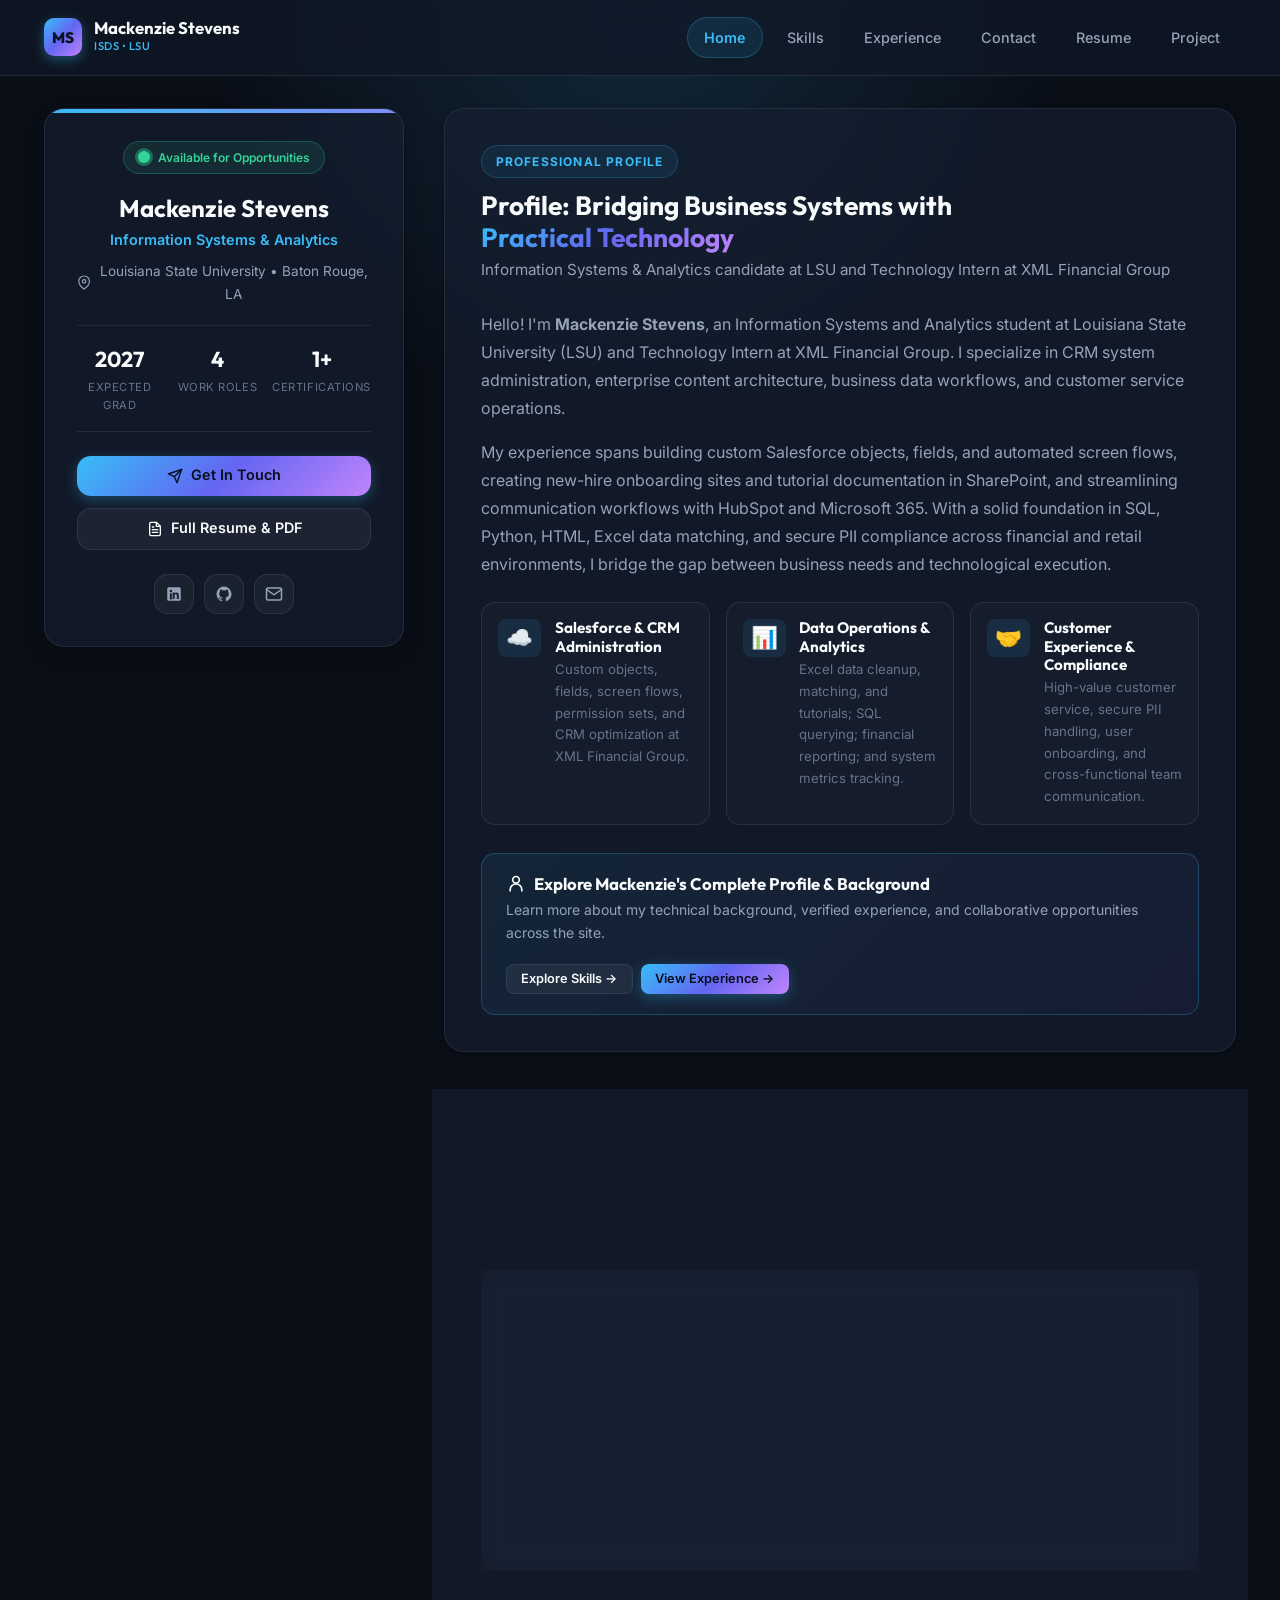
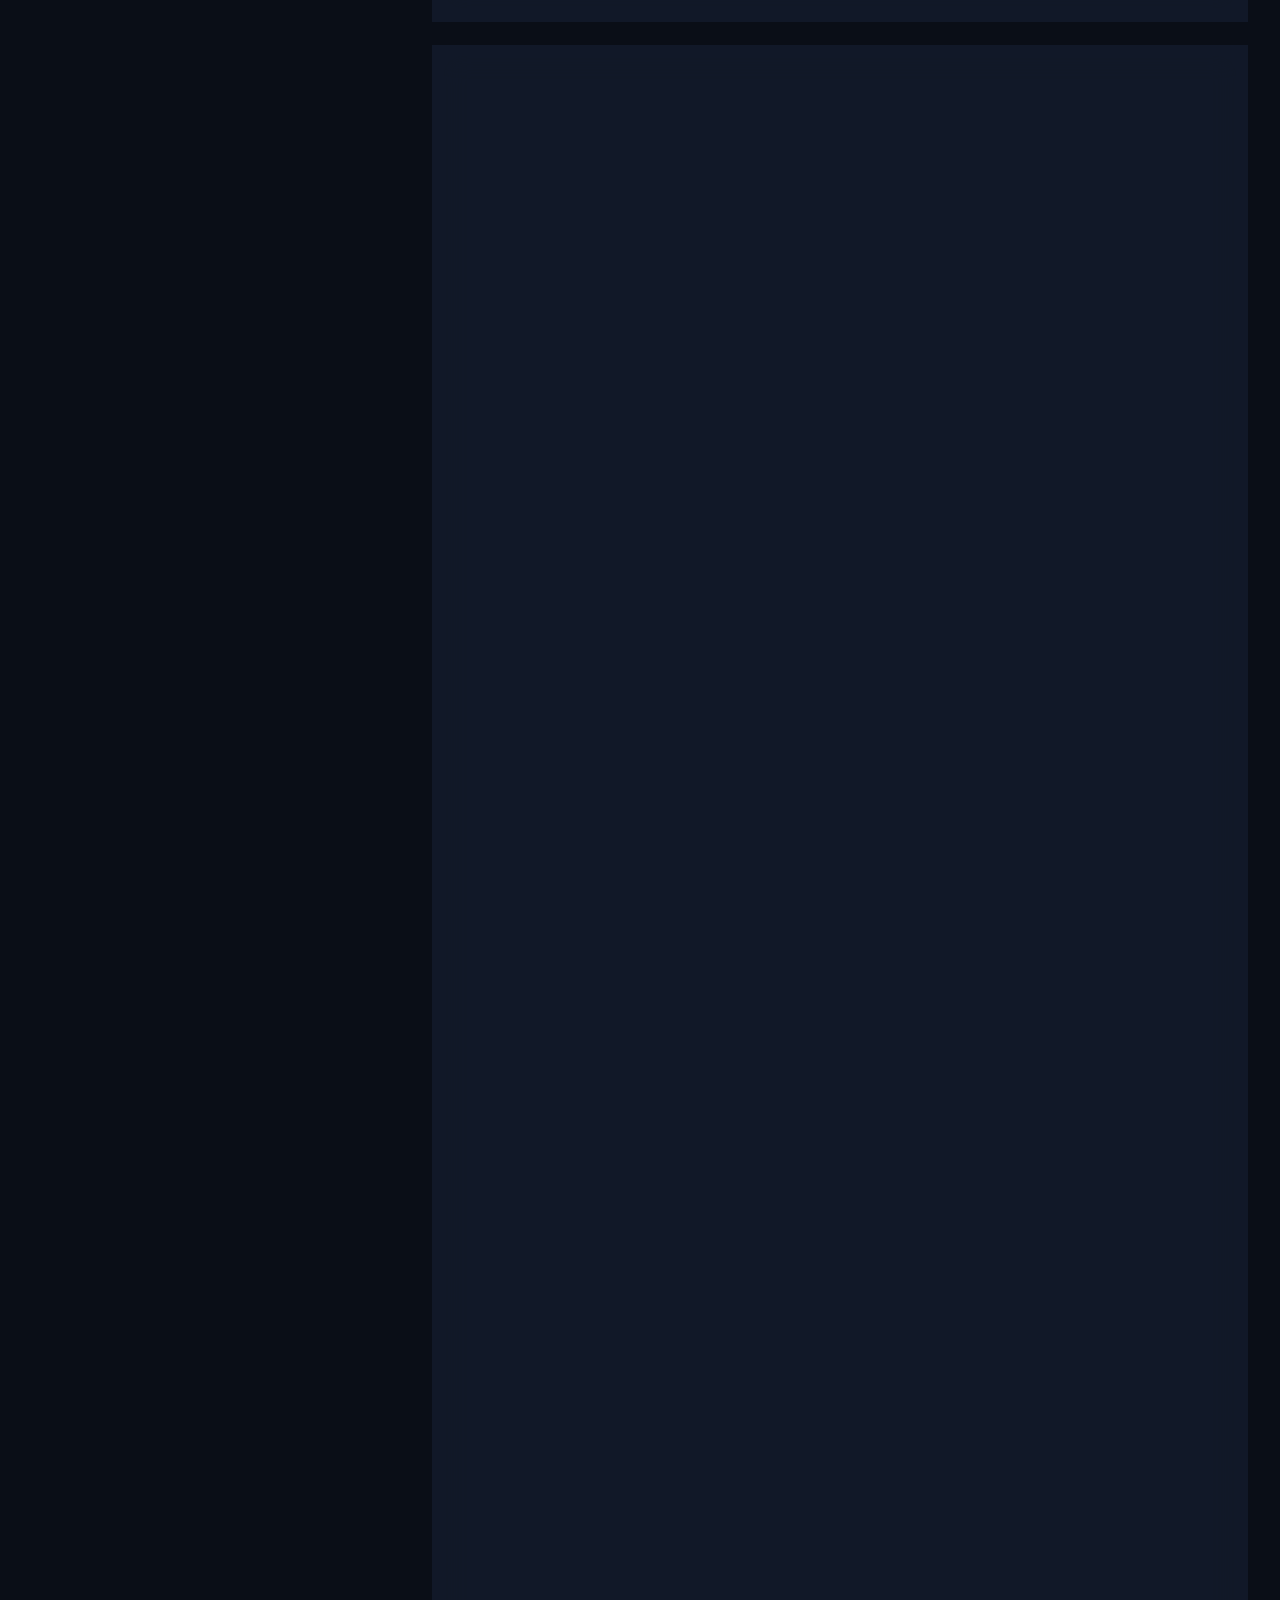
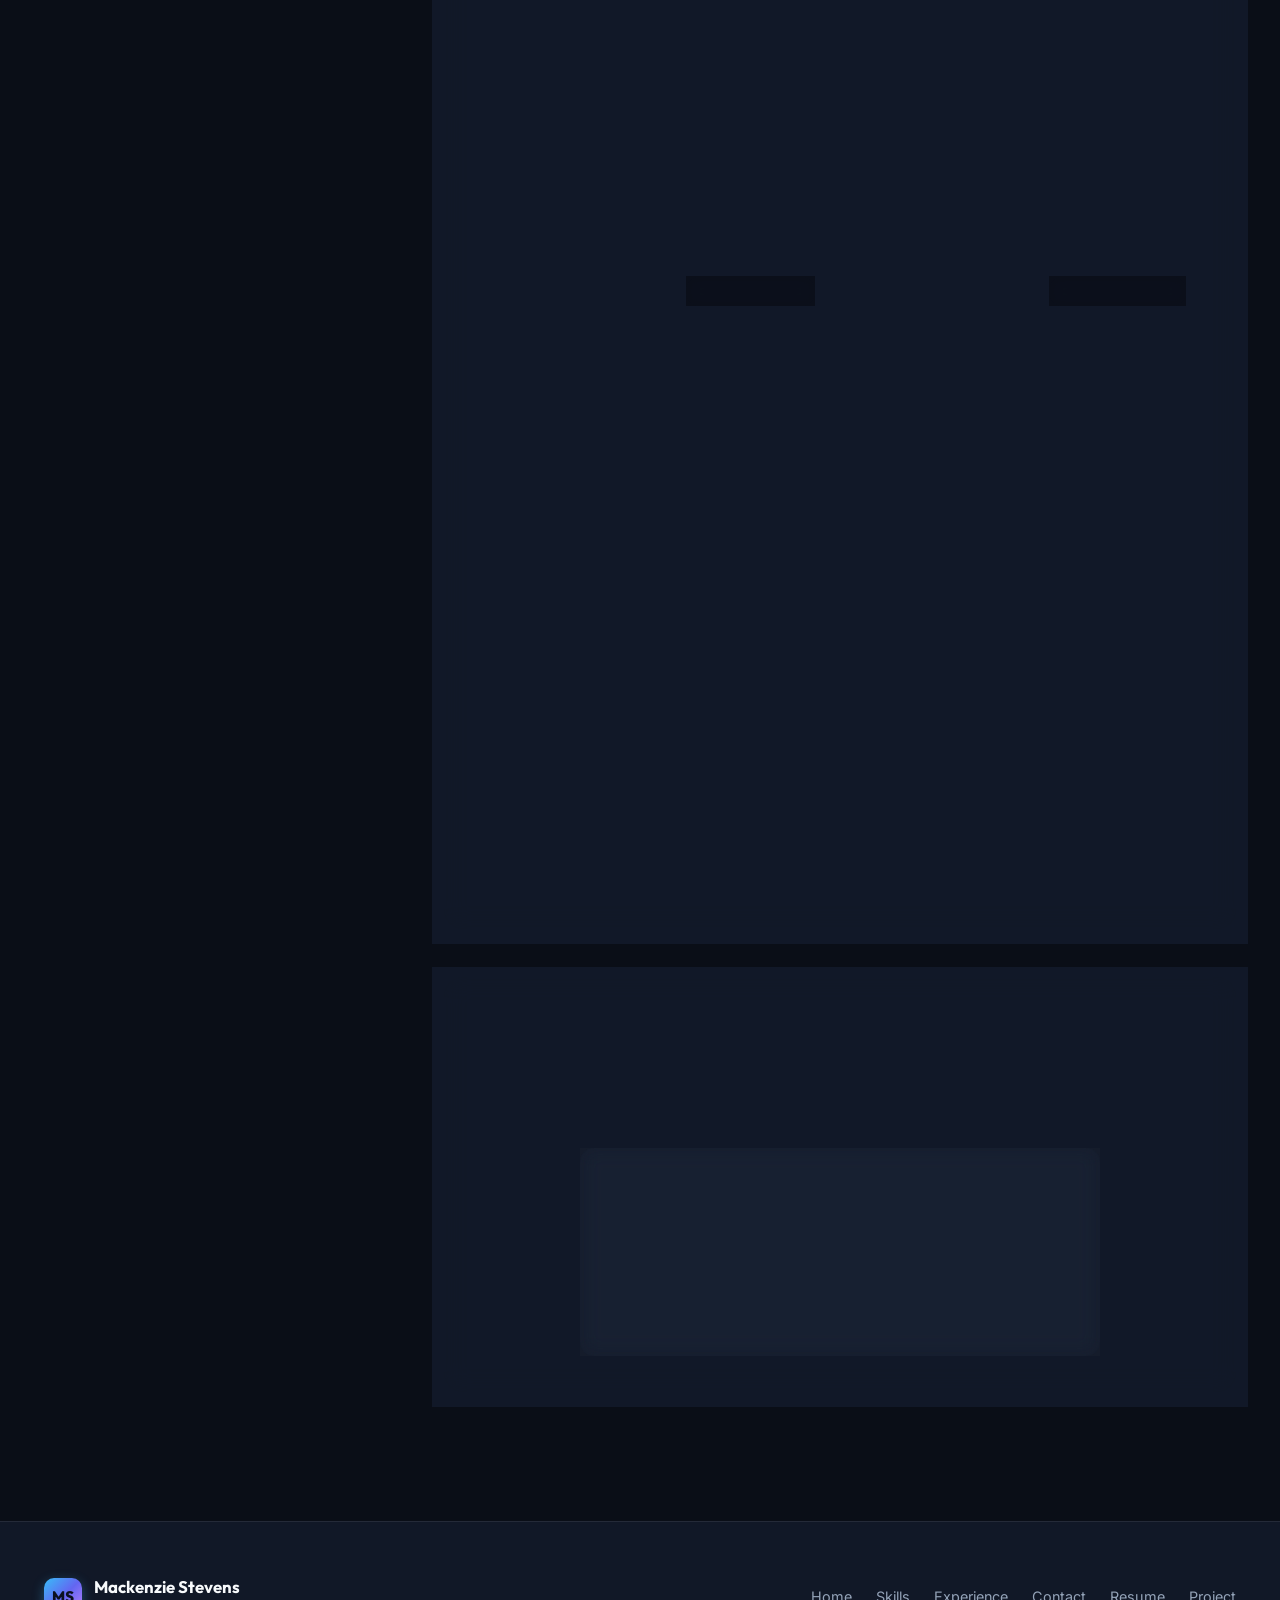
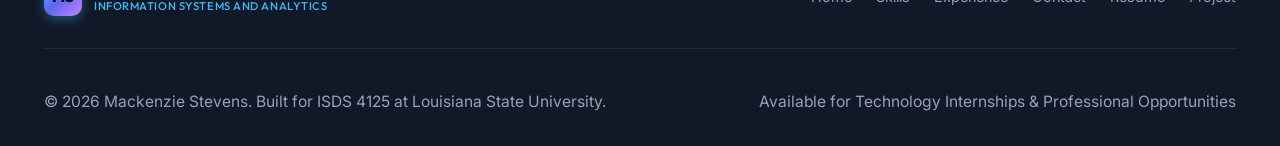
==== commit 4d289f0d: "Updated project page with real SharePoint onboarding project" ====
--- a/index.html
+++ b/index.html
@@ -32,10 +32,12 @@
 
         <nav class="site-nav" aria-label="Main Navigation">
           <ul class="nav-links" id="nav-menu">
-            <li><a href="index.html" class="nav-link active" aria-current="page">Profile</a></li>
+            <li><a href="index.html" class="nav-link active" aria-current="page">Home</a></li>
             <li><a href="skills.html" class="nav-link">Skills</a></li>
             <li><a href="experience.html" class="nav-link">Experience</a></li>
             <li><a href="contact.html" class="nav-link">Contact</a></li>
+            <li><a href="resume.html" class="nav-link">Resume</a></li>
+            <li><a href="project.html" class="nav-link">Project</a></li>
           </ul>
         </nav>
       </div>
@@ -397,10 +399,12 @@
           </div>
         </div>
         <nav class="footer-nav" aria-label="Footer Navigation">
-          <a href="index.html">Profile</a>
+          <a href="index.html">Home</a>
           <a href="skills.html">Skills</a>
           <a href="experience.html">Experience</a>
           <a href="contact.html">Contact</a>
+          <a href="resume.html">Resume</a>
+          <a href="project.html">Project</a>
         </nav>
       </div>
       <div class="footer-bottom">
@@ -419,6 +423,9 @@
       if (href === currentPath || (currentPath === '' && href === 'index.html')) {
         link.classList.add('active');
         link.setAttribute('aria-current', 'page');
+      } else {
+        link.classList.remove('active');
+        link.removeAttribute('aria-current');
       }
     });
 
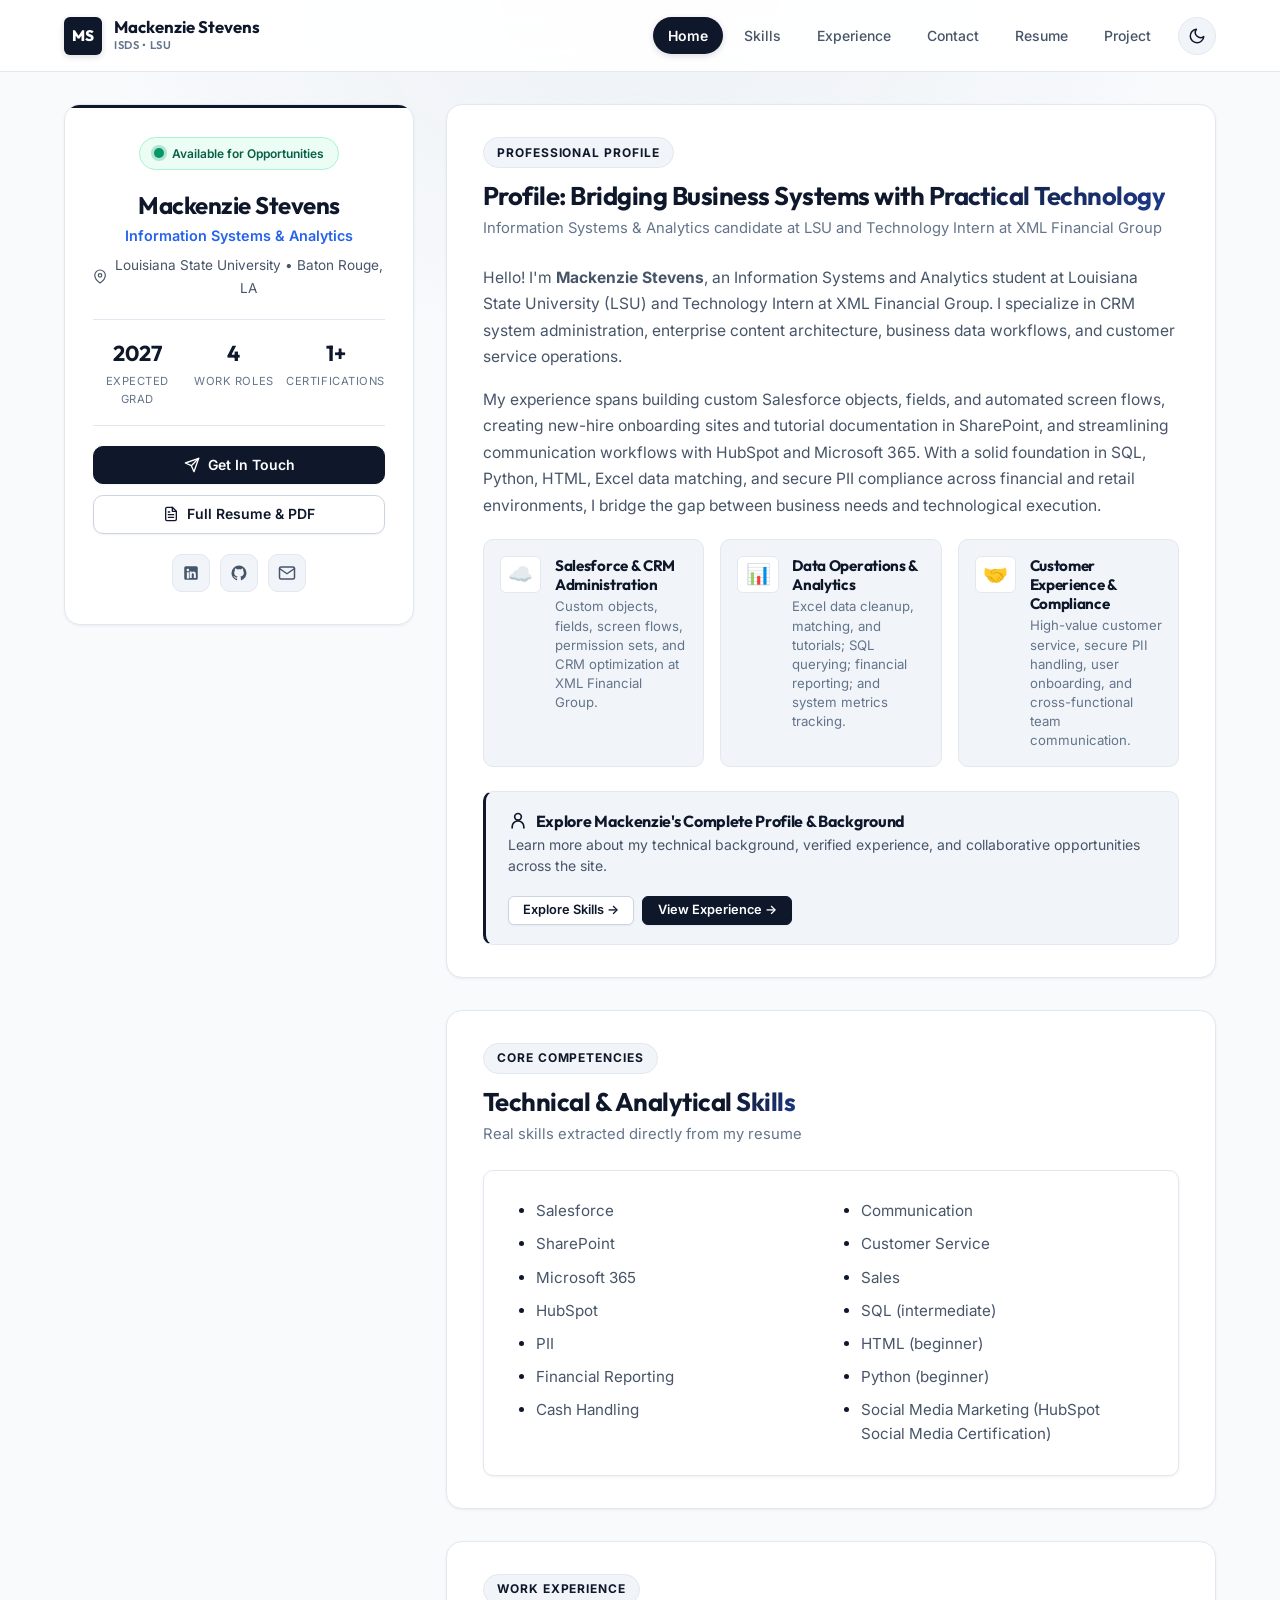
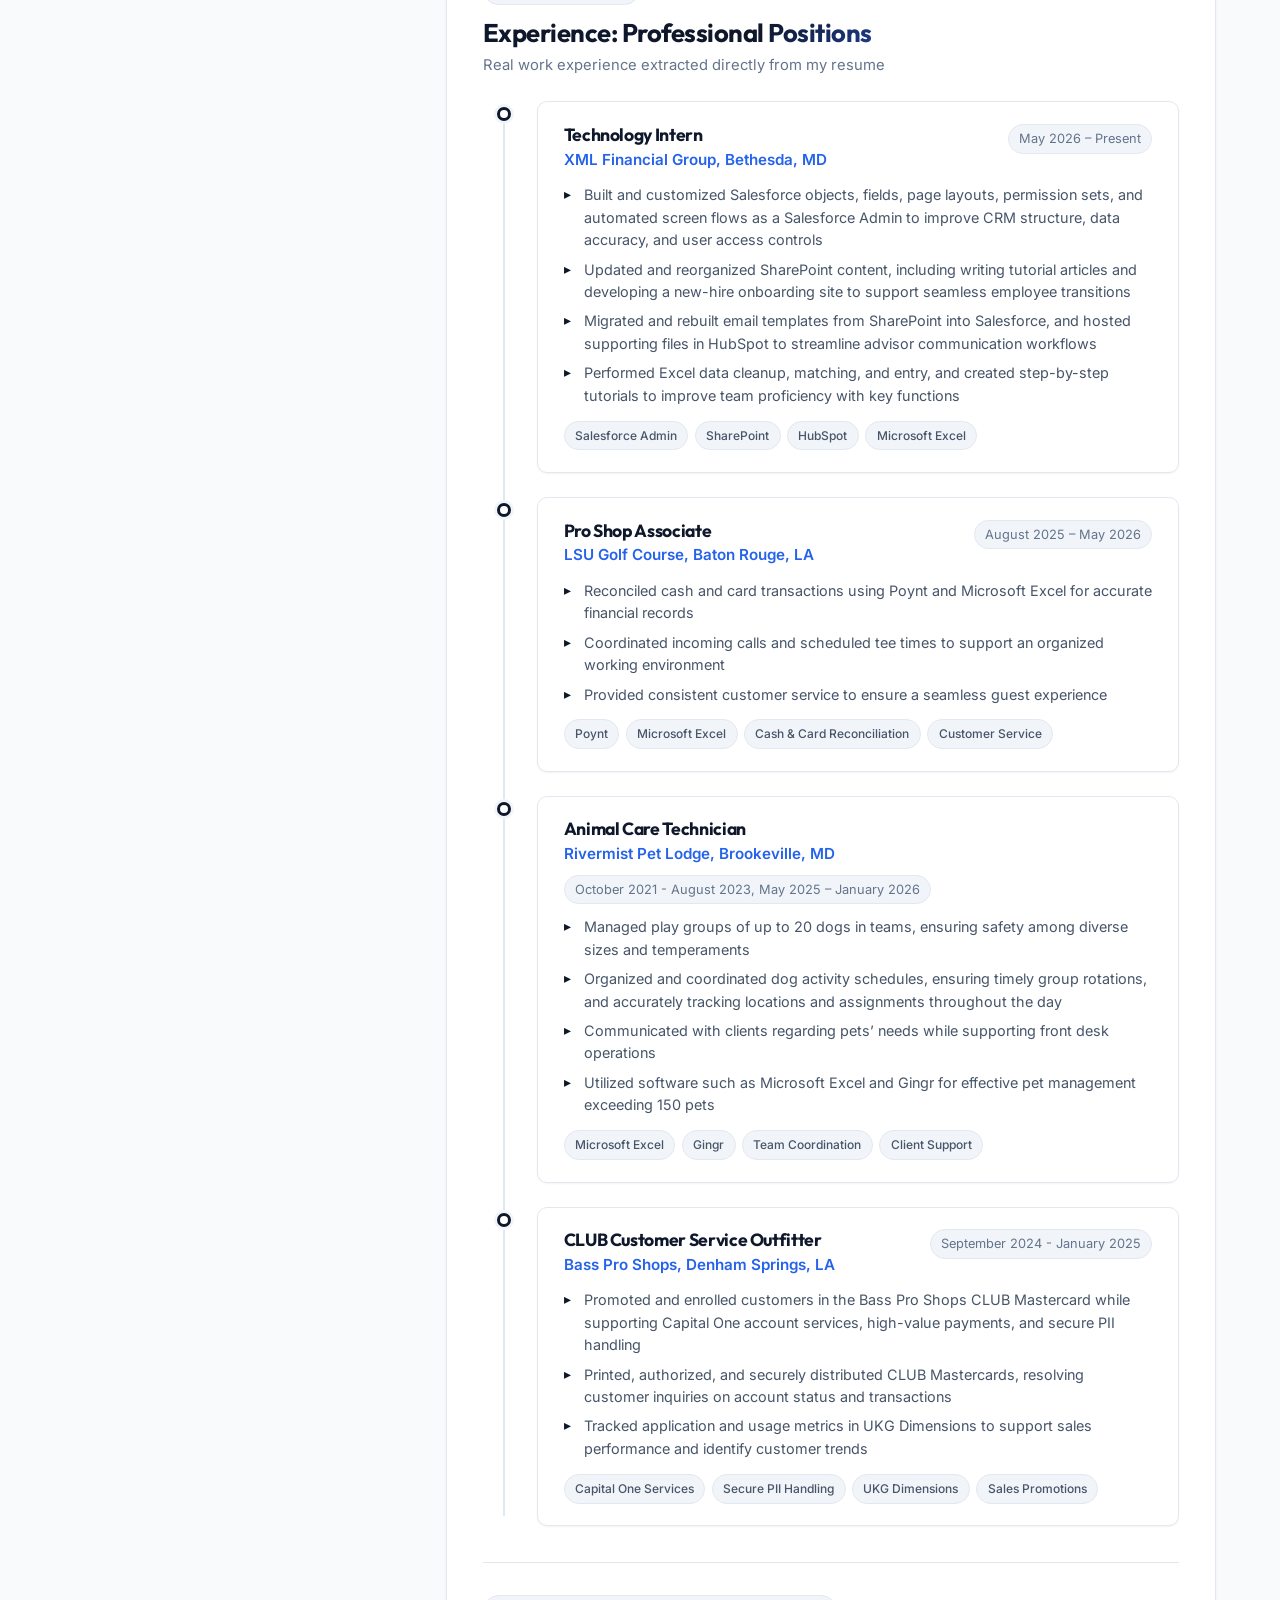
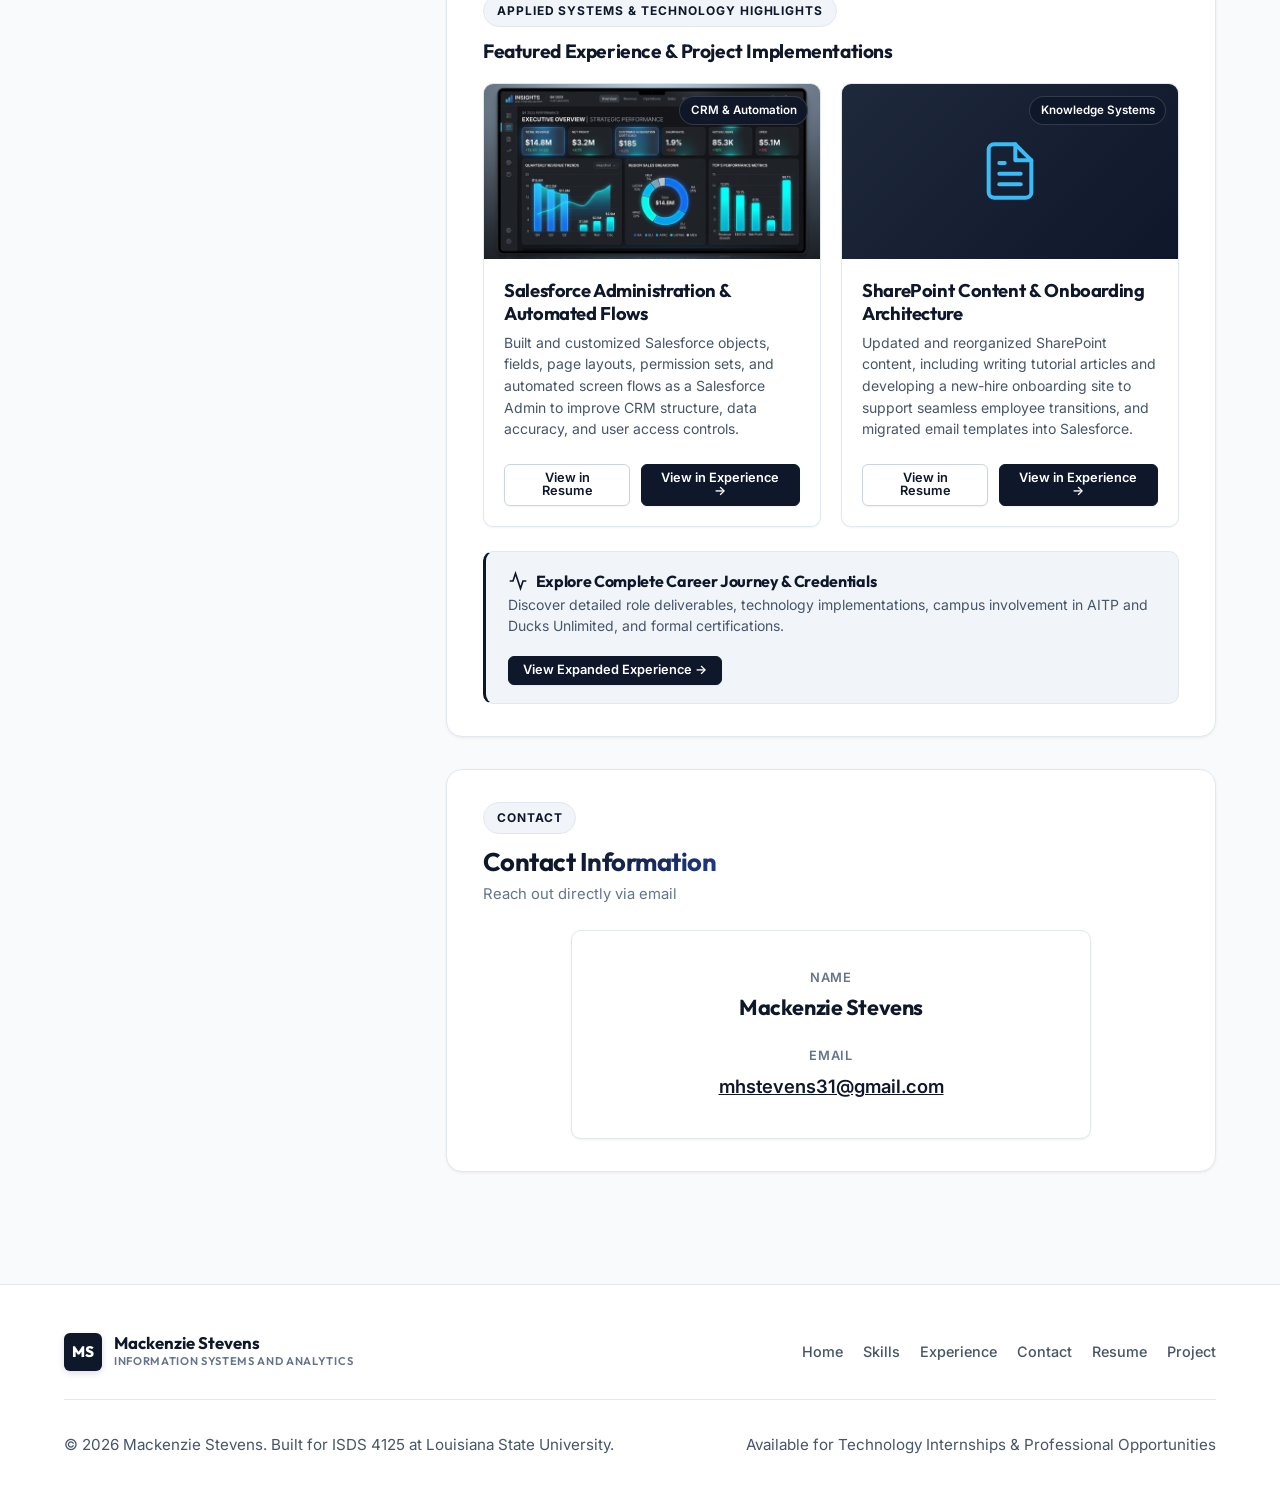
==== commit 162db69b: "Refined design, added light/dark mode toggle, reduced clutter" ====
--- a/index.html
+++ b/index.html
@@ -1,5 +1,5 @@
 <!DOCTYPE html>
-<html lang="en">
+<html lang="en" data-theme="light">
 <head>
   <meta charset="UTF-8">
   <meta name="viewport" content="width=device-width, initial-scale=1.0">
@@ -9,6 +9,16 @@
   <title>Mackenzie Stevens | Portfolio & Resume | Information Systems & Analytics</title>
   <link rel="stylesheet" href="styles.css">
   <link rel="icon" href="data:image/svg+xml,<svg xmlns=%22http://www.w3.org/2000/svg%22 viewBox=%220 0 100 100%22><text y=%22.9em%22 font-size=%2290%22>⚡</text></svg>">
+  <script>
+    (function() {
+      const savedTheme = localStorage.getItem('theme');
+      if (savedTheme === 'dark') {
+        document.documentElement.setAttribute('data-theme', 'dark');
+      } else {
+        document.documentElement.setAttribute('data-theme', 'light');
+      }
+    })();
+  </script>
 </head>
 <body>
 
@@ -24,22 +34,29 @@
           </div>
         </a>
 
-        <button class="mobile-toggle" id="mobile-toggle" aria-label="Toggle navigation menu" aria-expanded="false">
-          <span></span>
-          <span></span>
-          <span></span>
-        </button>
-
-        <nav class="site-nav" aria-label="Main Navigation">
-          <ul class="nav-links" id="nav-menu">
-            <li><a href="index.html" class="nav-link active" aria-current="page">Home</a></li>
-            <li><a href="skills.html" class="nav-link">Skills</a></li>
-            <li><a href="experience.html" class="nav-link">Experience</a></li>
-            <li><a href="contact.html" class="nav-link">Contact</a></li>
-            <li><a href="resume.html" class="nav-link">Resume</a></li>
-            <li><a href="project.html" class="nav-link">Project</a></li>
-          </ul>
-        </nav>
+        <div class="nav-end">
+          <nav class="site-nav" aria-label="Main Navigation">
+            <ul class="nav-links" id="nav-menu">
+              <li><a href="index.html" class="nav-link active" aria-current="page">Home</a></li>
+              <li><a href="skills.html" class="nav-link">Skills</a></li>
+              <li><a href="experience.html" class="nav-link">Experience</a></li>
+              <li><a href="contact.html" class="nav-link">Contact</a></li>
+              <li><a href="resume.html" class="nav-link">Resume</a></li>
+              <li><a href="project.html" class="nav-link">Project</a></li>
+            </ul>
+          </nav>
+
+          <button id="theme-toggle" class="theme-toggle" aria-label="Toggle dark mode" title="Switch between dark and light mode">
+            <svg class="sun-icon" width="18" height="18" viewBox="0 0 24 24" fill="none" stroke="currentColor" stroke-width="2" stroke-linecap="round" stroke-linejoin="round" aria-hidden="true"><circle cx="12" cy="12" r="5"></circle><line x1="12" y1="1" x2="12" y2="3"></line><line x1="12" y1="21" x2="12" y2="23"></line><line x1="4.22" y1="4.22" x2="5.64" y2="5.64"></line><line x1="18.36" y1="18.36" x2="19.78" y2="19.78"></line><line x1="1" y1="12" x2="3" y2="12"></line><line x1="21" y1="12" x2="23" y2="12"></line><line x1="4.22" y1="19.78" x2="5.64" y2="18.36"></line><line x1="18.36" y1="5.64" x2="19.78" y2="4.22"></line></svg>
+            <svg class="moon-icon" width="18" height="18" viewBox="0 0 24 24" fill="none" stroke="currentColor" stroke-width="2" stroke-linecap="round" stroke-linejoin="round" aria-hidden="true"><path d="M21 12.79A9 9 0 1 1 11.21 3 7 7 0 0 0 21 12.79z"></path></svg>
+          </button>
+
+          <button class="mobile-toggle" id="mobile-toggle" aria-label="Toggle navigation menu" aria-expanded="false">
+            <span></span>
+            <span></span>
+            <span></span>
+          </button>
+        </div>
       </div>
     </div>
   </header>
@@ -439,6 +456,23 @@
         toggleBtn.setAttribute('aria-expanded', isOpen);
       });
     }
+
+    // Theme toggle
+    const themeToggleBtn = document.getElementById('theme-toggle');
+    if (themeToggleBtn) {
+      const isInitialDark = document.documentElement.getAttribute('data-theme') === 'dark';
+      themeToggleBtn.setAttribute('aria-label', isInitialDark ? 'Switch to light mode' : 'Switch to dark mode');
+      themeToggleBtn.setAttribute('title', isInitialDark ? 'Switch to light mode' : 'Switch to dark mode');
+
+      themeToggleBtn.addEventListener('click', () => {
+        const isDark = document.documentElement.getAttribute('data-theme') === 'dark';
+        const newTheme = isDark ? 'light' : 'dark';
+        document.documentElement.setAttribute('data-theme', newTheme);
+        localStorage.setItem('theme', newTheme);
+        themeToggleBtn.setAttribute('aria-label', newTheme === 'dark' ? 'Switch to light mode' : 'Switch to dark mode');
+        themeToggleBtn.setAttribute('title', newTheme === 'dark' ? 'Switch to light mode' : 'Switch to dark mode');
+      });
+    }
   </script>
 </body>
 </html>
--- a/styles.css
+++ b/styles.css
@@ -1,6 +1,7 @@
 /* ==========================================================================
    Mackenzie Stevens - Personal Portfolio & Resume Design System
    ISDS 4125 | Vanilla CSS Design System
+   Light / Dark Mode Dual Theme System via CSS Variables
    ========================================================================== */
 
 /* --------------------------------------------------------------------------
@@ -12,62 +13,132 @@
    CSS Custom Properties (Variables)
    -------------------------------------------------------------------------- */
 :root {
-  /* Color Palette - Modern Dark Slate & Luminous Cyan/Indigo */
+  /* LIGHT MODE (Default) */
+  --bg-base: #f8fafc;
+  --bg-surface: #ffffff;
+  --bg-surface-elevated: #ffffff;
+  --bg-surface-glass: rgba(255, 255, 255, 0.92);
+  --bg-card: #ffffff;
+  --bg-card-hover: #ffffff;
+  --bg-subtle: #f1f5f9;
+  --bg-tag: #f1f5f9;
+
+  /* Brand & Accents (Light Mode) */
+  --dark-accent: #0f172a;
+  --dark-accent-hover: #1e293b;
+  --dark-surface: #1e293b;
+  --primary: #0f172a;
+  --primary-accent: #2563eb;
+  --primary-glow: rgba(15, 23, 42, 0.08);
+  --primary-dark: #020617;
+  --secondary: #475569;
+  --secondary-glow: rgba(37, 99, 235, 0.08);
+
+  /* Status Accents */
+  --accent-purple: #7c3aed;
+  --accent-emerald: #059669;
+  --accent-amber: #d97706;
+  --accent-blue: #2563eb;
+
+  /* Gradients */
+  --gradient-brand: linear-gradient(135deg, #0f172a 0%, #1e3a8a 100%);
+  --gradient-glow: radial-gradient(ellipse at 50% 0%, rgba(226, 232, 240, 0.5) 0%, transparent 60%);
+  --gradient-card: linear-gradient(180deg, #ffffff 0%, #f8fafc 100%);
+
+  /* Typography */
+  --font-heading: 'Outfit', -apple-system, BlinkMacSystemFont, 'Segoe UI', Roboto, sans-serif;
+  --font-body: 'Inter', -apple-system, BlinkMacSystemFont, 'Segoe UI', Roboto, sans-serif;
+
+  /* Text Colors */
+  --text-primary: #0f172a;
+  --text-secondary: #475569;
+  --text-muted: #64748b;
+  --text-on-accent: #ffffff;
+
+  /* Borders & Dividers */
+  --border-subtle: #e2e8f0;
+  --border-medium: #cbd5e1;
+  --border-focus: #0f172a;
+  --border-active: #0f172a;
+
+  /* Shadows */
+  --shadow-xs: 0 1px 2px 0 rgba(15, 23, 42, 0.05);
+  --shadow-sm: 0 1px 3px 0 rgba(15, 23, 42, 0.06), 0 1px 2px -1px rgba(15, 23, 42, 0.04);
+  --shadow-md: 0 4px 12px -2px rgba(15, 23, 42, 0.08), 0 2px 6px -2px rgba(15, 23, 42, 0.04);
+  --shadow-lg: 0 12px 24px -4px rgba(15, 23, 42, 0.08), 0 4px 8px -2px rgba(15, 23, 42, 0.03);
+  --shadow-glow: 0 0 16px rgba(15, 23, 42, 0.06);
+
+  /* Layout & Sizing */
+  --container-max: 1200px;
+  --header-height: 72px;
+  --radius-sm: 6px;
+  --radius-md: 10px;
+  --radius-lg: 16px;
+  --radius-full: 9999px;
+
+  /* Transitions */
+  --transition-fast: 150ms cubic-bezier(0.4, 0, 0.2, 1);
+  --transition-normal: 250ms cubic-bezier(0.4, 0, 0.2, 1);
+  --transition-bounce: 350ms cubic-bezier(0.34, 1.56, 0.64, 1);
+
+  color-scheme: light;
+}
+
+/* --------------------------------------------------------------------------
+   DARK THEME VARIABLES
+   -------------------------------------------------------------------------- */
+[data-theme="dark"] {
   --bg-base: #0a0e17;
   --bg-surface: #111827;
   --bg-surface-elevated: #162032;
-  --bg-surface-glass: rgba(17, 24, 39, 0.75);
-  --bg-card: rgba(22, 32, 50, 0.65);
-  --bg-card-hover: rgba(28, 41, 65, 0.85);
-
-  /* Accents & Brand */
+  --bg-surface-glass: rgba(17, 24, 39, 0.88);
+  --bg-card: #131c2e;
+  --bg-card-hover: #19253d;
+  --bg-subtle: #1e293b;
+  --bg-tag: #1e293b;
+
+  /* Brand & Accents (Dark Mode) */
+  --dark-accent: #38bdf8;
+  --dark-accent-hover: #7dd3fc;
+  --dark-surface: #0a0e17;
   --primary: #38bdf8;
-  --primary-glow: rgba(56, 189, 248, 0.25);
+  --primary-accent: #38bdf8;
+  --primary-glow: rgba(56, 189, 248, 0.15);
   --primary-dark: #0284c7;
-  --secondary: #818cf8;
-  --secondary-glow: rgba(129, 140, 248, 0.25);
+  --secondary: #94a3b8;
+  --secondary-glow: rgba(56, 189, 248, 0.15);
+
+  /* Status Accents */
   --accent-purple: #c084fc;
   --accent-emerald: #34d399;
   --accent-amber: #fbbf24;
+  --accent-blue: #60a5fa;
 
   /* Gradients */
-  --gradient-brand: linear-gradient(135deg, #38bdf8 0%, #6366f1 50%, #c084fc 100%);
-  --gradient-glow: radial-gradient(circle at 50% 0%, rgba(56, 189, 248, 0.15) 0%, transparent 70%);
-  --gradient-card: linear-gradient(180deg, rgba(255, 255, 255, 0.04) 0%, rgba(255, 255, 255, 0.01) 100%);
-
-  /* Typography */
-  --font-heading: 'Outfit', -apple-system, BlinkMacSystemFont, 'Segoe UI', Roboto, sans-serif;
-  --font-body: 'Inter', -apple-system, BlinkMacSystemFont, 'Segoe UI', Roboto, sans-serif;
+  --gradient-brand: linear-gradient(135deg, #38bdf8 0%, #818cf8 100%);
+  --gradient-glow: radial-gradient(ellipse at 50% 0%, rgba(56, 189, 248, 0.12) 0%, transparent 70%);
+  --gradient-card: linear-gradient(180deg, rgba(255, 255, 255, 0.03) 0%, rgba(255, 255, 255, 0.01) 100%);
 
   /* Text Colors */
   --text-primary: #f8fafc;
   --text-secondary: #94a3b8;
   --text-muted: #64748b;
-  --text-on-accent: #0b1120;
+  --text-on-accent: #0f172a;
 
   /* Borders & Dividers */
   --border-subtle: rgba(255, 255, 255, 0.08);
-  --border-focus: rgba(56, 189, 248, 0.45);
+  --border-medium: rgba(255, 255, 255, 0.16);
+  --border-focus: #38bdf8;
   --border-active: #38bdf8;
 
   /* Shadows */
-  --shadow-sm: 0 2px 8px rgba(0, 0, 0, 0.25);
-  --shadow-md: 0 8px 24px -4px rgba(0, 0, 0, 0.35);
-  --shadow-lg: 0 16px 36px -6px rgba(0, 0, 0, 0.5);
-  --shadow-glow: 0 0 28px rgba(56, 189, 248, 0.2);
-
-  /* Layout & Sizing */
-  --container-max: 1240px;
-  --header-height: 76px;
-  --radius-sm: 8px;
-  --radius-md: 14px;
-  --radius-lg: 20px;
-  --radius-full: 9999px;
-
-  /* Transitions */
-  --transition-fast: 150ms cubic-bezier(0.4, 0, 0.2, 1);
-  --transition-normal: 250ms cubic-bezier(0.4, 0, 0.2, 1);
-  --transition-bounce: 350ms cubic-bezier(0.34, 1.56, 0.64, 1);
+  --shadow-xs: 0 1px 2px 0 rgba(0, 0, 0, 0.35);
+  --shadow-sm: 0 2px 4px 0 rgba(0, 0, 0, 0.4);
+  --shadow-md: 0 6px 18px -2px rgba(0, 0, 0, 0.55);
+  --shadow-lg: 0 14px 32px -4px rgba(0, 0, 0, 0.65);
+  --shadow-glow: 0 0 24px rgba(56, 189, 248, 0.2);
+
+  color-scheme: dark;
 }
 
 /* --------------------------------------------------------------------------
@@ -83,7 +154,7 @@
   font-family: var(--font-body);
   font-size: 16px;
   scroll-behavior: smooth;
-  color-scheme: dark;
+  transition: background-color var(--transition-normal), color var(--transition-normal);
 }
 
 body {
@@ -97,16 +168,17 @@
   display: flex;
   flex-direction: column;
   position: relative;
-}
-
-/* Atmospheric Ambient Background */
+  transition: background-color var(--transition-normal), color var(--transition-normal);
+}
+
+/* Subtle clean ambient lighting */
 body::before {
   content: '';
   position: fixed;
   top: 0;
-  left: 15%;
-  width: 70vw;
-  height: 50vh;
+  left: 0;
+  right: 0;
+  height: 420px;
   background: var(--gradient-glow);
   pointer-events: none;
   z-index: 0;
@@ -138,17 +210,18 @@
   font-family: var(--font-heading);
   color: var(--text-primary);
   font-weight: 700;
-  line-height: 1.2;
-}
-
-h1 { font-size: clamp(2rem, 4vw, 2.75rem); }
-h2 { font-size: clamp(1.5rem, 3vw, 2rem); }
-h3 { font-size: 1.25rem; }
-h4 { font-size: 1.1rem; }
+  line-height: 1.25;
+  letter-spacing: -0.02em;
+}
+
+h1 { font-size: clamp(2rem, 3.5vw, 2.65rem); }
+h2 { font-size: clamp(1.45rem, 2.5vw, 1.85rem); }
+h3 { font-size: 1.2rem; }
+h4 { font-size: 1.05rem; }
 
 p {
   color: var(--text-secondary);
-  font-size: 0.975rem;
+  font-size: 0.95rem;
 }
 
 .gradient-text {
@@ -164,12 +237,12 @@
   gap: 0.5rem;
   font-size: 0.75rem;
   font-weight: 700;
-  letter-spacing: 0.1em;
+  letter-spacing: 0.08em;
   text-transform: uppercase;
-  color: var(--primary);
-  background: rgba(56, 189, 248, 0.08);
-  border: 1px solid rgba(56, 189, 248, 0.2);
-  padding: 0.35rem 0.85rem;
+  color: var(--dark-accent);
+  background: var(--bg-subtle);
+  border: 1px solid var(--border-subtle);
+  padding: 0.3rem 0.8rem;
   border-radius: var(--radius-full);
   margin-bottom: 0.75rem;
 }
@@ -191,11 +264,11 @@
 main {
   flex: 1 0 auto;
   padding-top: calc(var(--header-height) + 2rem);
-  padding-bottom: 4rem;
-}
-
-/* --------------------------------------------------------------------------
-   Navigation Bar
+  padding-bottom: 3.5rem;
+}
+
+/* --------------------------------------------------------------------------
+   Navigation Bar & Top-Right Controls
    -------------------------------------------------------------------------- */
 .site-header {
   position: fixed;
@@ -204,8 +277,8 @@
   right: 0;
   height: var(--header-height);
   background: var(--bg-surface-glass);
-  backdrop-filter: blur(16px);
-  -webkit-backdrop-filter: blur(16px);
+  backdrop-filter: blur(12px);
+  -webkit-backdrop-filter: blur(12px);
   border-bottom: 1px solid var(--border-subtle);
   z-index: 1000;
   display: flex;
@@ -226,27 +299,33 @@
   gap: 0.75rem;
   font-family: var(--font-heading);
   font-weight: 700;
-  font-size: 1.2rem;
+  font-size: 1.15rem;
   color: var(--text-primary);
 }
 
 .brand-monogram {
   width: 38px;
   height: 38px;
-  background: var(--gradient-brand);
+  background: var(--dark-accent);
   color: var(--text-on-accent);
   font-weight: 800;
   font-size: 0.95rem;
-  border-radius: 10px;
+  border-radius: var(--radius-sm);
   display: flex;
   align-items: center;
   justify-content: center;
-  box-shadow: 0 4px 12px rgba(56, 189, 248, 0.35);
-  transition: transform var(--transition-bounce);
+  box-shadow: 0 2px 6px rgba(15, 23, 42, 0.15);
+  transition: transform var(--transition-bounce), background-color var(--transition-fast);
 }
 
 .brand-logo:hover .brand-monogram {
-  transform: rotate(-6deg) scale(1.05);
+  transform: translateY(-1px) scale(1.04);
+}
+
+[data-theme="dark"] .brand-monogram {
+  background: var(--gradient-brand);
+  color: #040914;
+  box-shadow: 0 2px 10px rgba(56, 189, 248, 0.35);
 }
 
 .brand-name {
@@ -257,17 +336,25 @@
 .brand-name span:first-child {
   font-size: 1.05rem;
   font-weight: 700;
-  line-height: 1.1;
+  line-height: 1.15;
+  color: var(--text-primary);
 }
 
 .brand-name span:last-child {
   font-size: 0.7rem;
-  font-weight: 500;
-  color: var(--primary);
-  letter-spacing: 0.05em;
+  font-weight: 600;
+  color: var(--text-muted);
+  letter-spacing: 0.06em;
   text-transform: uppercase;
 }
 
+/* Nav End wrapper grouping nav links, theme toggle, and mobile menu */
+.nav-end {
+  display: flex;
+  align-items: center;
+  gap: 0.75rem;
+}
+
 .site-nav {
   display: flex;
   align-items: center;
@@ -277,12 +364,12 @@
   display: flex;
   align-items: center;
   list-style: none;
-  gap: 0.5rem;
+  gap: 0.35rem;
 }
 
 .nav-link {
-  padding: 0.5rem 1rem;
-  font-size: 0.9rem;
+  padding: 0.45rem 0.95rem;
+  font-size: 0.875rem;
   font-weight: 500;
   color: var(--text-secondary);
   border-radius: var(--radius-full);
@@ -294,30 +381,63 @@
 
 .nav-link:hover {
   color: var(--text-primary);
-  background: rgba(255, 255, 255, 0.05);
+  background: var(--bg-subtle);
 }
 
 .nav-link.active {
-  color: var(--primary);
-  background: rgba(56, 189, 248, 0.1);
-  border: 1px solid rgba(56, 189, 248, 0.25);
+  color: #ffffff;
+  background: var(--dark-accent);
   font-weight: 600;
-}
-
-.nav-cta {
-  background: var(--gradient-brand);
-  color: #040914 !important;
-  padding: 0.55rem 1.25rem;
-  font-size: 0.875rem;
-  font-weight: 700;
+  box-shadow: 0 2px 6px rgba(15, 23, 42, 0.15);
+}
+
+[data-theme="dark"] .nav-link.active {
+  color: #040914;
+  background: var(--primary);
+  box-shadow: 0 2px 8px rgba(56, 189, 248, 0.3);
+}
+
+/* Theme Toggle Button (Top-Right of every page) */
+.theme-toggle {
+  display: inline-flex;
+  align-items: center;
+  justify-content: center;
+  width: 38px;
+  height: 38px;
   border-radius: var(--radius-full);
-  box-shadow: 0 2px 10px rgba(56, 189, 248, 0.3);
-  transition: transform var(--transition-fast), box-shadow var(--transition-fast);
-}
-
-.nav-cta:hover {
-  transform: translateY(-2px);
-  box-shadow: 0 6px 18px rgba(56, 189, 248, 0.45);
+  background: var(--bg-subtle);
+  border: 1px solid var(--border-subtle);
+  color: var(--text-primary);
+  cursor: pointer;
+  transition: all var(--transition-fast);
+  padding: 0;
+  flex-shrink: 0;
+}
+
+.theme-toggle:hover {
+  background: var(--border-subtle);
+  border-color: var(--border-medium);
+  transform: translateY(-1px);
+}
+
+.theme-toggle:focus-visible {
+  outline: 2px solid var(--primary);
+  outline-offset: 2px;
+}
+
+/* Icon Switching for Theme Toggle */
+.theme-toggle .sun-icon {
+  display: none;
+}
+.theme-toggle .moon-icon {
+  display: block;
+}
+
+[data-theme="dark"] .theme-toggle .sun-icon {
+  display: block;
+}
+[data-theme="dark"] .theme-toggle .moon-icon {
+  display: none;
 }
 
 /* Mobile Nav Toggle */
@@ -347,37 +467,54 @@
   justify-content: center;
   gap: 0.5rem;
   font-weight: 600;
-  font-size: 0.9rem;
-  padding: 0.75rem 1.35rem;
+  font-size: 0.875rem;
+  padding: 0.65rem 1.25rem;
   border-radius: var(--radius-md);
-  transition: all var(--transition-normal);
+  transition: all var(--transition-fast);
   text-align: center;
   line-height: 1;
 }
 
 .btn-primary {
-  background: var(--gradient-brand);
-  color: #070e1b;
-  box-shadow: 0 4px 14px rgba(56, 189, 248, 0.3);
+  background: var(--dark-accent);
+  color: #ffffff !important;
+  border: 1px solid var(--dark-accent);
+  box-shadow: var(--shadow-xs);
 }
 
 .btn-primary:hover {
-  transform: translateY(-2px);
-  box-shadow: 0 8px 24px rgba(56, 189, 248, 0.45);
-  color: #070e1b;
+  background: var(--dark-accent-hover);
+  border-color: var(--dark-accent-hover);
+  color: #ffffff !important;
+  transform: translateY(-1px);
+  box-shadow: var(--shadow-md);
+}
+
+[data-theme="dark"] .btn-primary {
+  background: var(--primary);
+  color: #040914 !important;
+  border-color: var(--primary);
+  box-shadow: 0 2px 10px rgba(56, 189, 248, 0.3);
+}
+
+[data-theme="dark"] .btn-primary:hover {
+  background: var(--dark-accent-hover);
+  border-color: var(--dark-accent-hover);
+  color: #040914 !important;
 }
 
 .btn-secondary {
-  background: rgba(255, 255, 255, 0.05);
-  color: var(--text-primary);
-  border: 1px solid var(--border-subtle);
+  background: var(--bg-surface);
+  color: var(--text-primary);
+  border: 1px solid var(--border-medium);
+  box-shadow: var(--shadow-xs);
 }
 
 .btn-secondary:hover {
-  background: rgba(255, 255, 255, 0.1);
+  background: var(--bg-subtle);
   border-color: var(--primary);
   color: var(--primary);
-  transform: translateY(-2px);
+  transform: translateY(-1px);
 }
 
 .btn-sm {
@@ -392,7 +529,7 @@
   font-size: 0.75rem;
   font-weight: 500;
   padding: 0.25rem 0.65rem;
-  background: rgba(255, 255, 255, 0.05);
+  background: var(--bg-subtle);
   border: 1px solid var(--border-subtle);
   border-radius: var(--radius-full);
   color: var(--text-secondary);
@@ -402,7 +539,7 @@
 .tag-badge:hover {
   border-color: var(--primary);
   color: var(--primary);
-  background: rgba(56, 189, 248, 0.08);
+  background: var(--bg-subtle);
 }
 
 /* --------------------------------------------------------------------------
@@ -410,8 +547,8 @@
    -------------------------------------------------------------------------- */
 .hybrid-grid {
   display: grid;
-  grid-template-columns: 360px 1fr;
-  gap: 2.5rem;
+  grid-template-columns: 350px 1fr;
+  gap: 2rem;
   align-items: start;
 }
 
@@ -426,15 +563,19 @@
 
 .profile-card {
   background: var(--bg-card);
-  backdrop-filter: blur(12px);
-  -webkit-backdrop-filter: blur(12px);
   border: 1px solid var(--border-subtle);
   border-radius: var(--radius-lg);
-  padding: 2rem;
-  box-shadow: var(--shadow-md);
+  padding: 2rem 1.75rem;
+  box-shadow: var(--shadow-sm);
   text-align: center;
   position: relative;
   overflow: hidden;
+  transition: box-shadow var(--transition-normal), border-color var(--transition-fast);
+}
+
+.profile-card:hover {
+  box-shadow: var(--shadow-md);
+  border-color: var(--border-medium);
 }
 
 .profile-card::before {
@@ -443,13 +584,39 @@
   top: 0;
   left: 0;
   right: 0;
-  height: 4px;
-  background: linear-gradient(135deg, var(--primary), var(--secondary));
+  height: 3px;
+  background: var(--dark-accent);
+}
+
+.profile-availability-badge {
+  display: inline-flex;
+  align-items: center;
+  gap: 0.5rem;
+  background: #ecfdf5 !important;
+  border: 1px solid #a7f3d0 !important;
+  padding: 0.35rem 0.85rem;
+  border-radius: var(--radius-full);
+  margin-bottom: 1.25rem;
+}
+
+.profile-availability-badge span:last-child {
+  font-size: 0.75rem;
+  font-weight: 600;
+  color: #065f46 !important;
+}
+
+[data-theme="dark"] .profile-availability-badge {
+  background: rgba(52, 211, 153, 0.12) !important;
+  border-color: rgba(52, 211, 153, 0.3) !important;
+}
+
+[data-theme="dark"] .profile-availability-badge span:last-child {
+  color: #34d399 !important;
 }
 
 .status-dot {
-  width: 12px;
-  height: 12px;
+  width: 10px;
+  height: 10px;
   background-color: var(--accent-emerald);
   border-radius: 50%;
   position: relative;
@@ -460,10 +627,10 @@
   position: absolute;
   top: -3px;
   left: -3px;
-  width: 18px;
-  height: 18px;
+  width: 16px;
+  height: 16px;
   border-radius: 50%;
-  background: rgba(52, 211, 153, 0.4);
+  background: rgba(5, 150, 105, 0.25);
   animation: pulse-ring 2s infinite;
 }
 
@@ -474,14 +641,15 @@
 
 .profile-info h1 {
   font-size: 1.5rem;
-  margin-bottom: 0.35rem;
+  margin-bottom: 0.25rem;
+  color: var(--text-primary);
 }
 
 .profile-title {
-  color: var(--primary);
+  color: var(--primary-accent);
   font-size: 0.9rem;
   font-weight: 600;
-  margin-bottom: 0.5rem;
+  margin-bottom: 0.4rem;
 }
 
 .profile-org {
@@ -497,11 +665,11 @@
 .profile-stats {
   display: grid;
   grid-template-columns: repeat(3, 1fr);
-  gap: 0.75rem;
+  gap: 0.5rem;
   padding: 1rem 0;
   border-top: 1px solid var(--border-subtle);
   border-bottom: 1px solid var(--border-subtle);
-  margin-bottom: 1.5rem;
+  margin-bottom: 1.25rem;
 }
 
 .stat-item {
@@ -526,8 +694,8 @@
 .profile-actions {
   display: flex;
   flex-direction: column;
-  gap: 0.75rem;
-  margin-bottom: 1.5rem;
+  gap: 0.65rem;
+  margin-bottom: 1.25rem;
 }
 
 .social-links {
@@ -537,10 +705,10 @@
 }
 
 .social-icon-btn {
-  width: 40px;
-  height: 40px;
+  width: 38px;
+  height: 38px;
   border-radius: var(--radius-md);
-  background: rgba(255, 255, 255, 0.04);
+  background: var(--bg-subtle);
   border: 1px solid var(--border-subtle);
   display: flex;
   align-items: center;
@@ -550,10 +718,16 @@
 }
 
 .social-icon-btn:hover {
-  background: rgba(56, 189, 248, 0.15);
+  background: var(--dark-accent);
+  border-color: var(--dark-accent);
+  color: var(--text-on-accent);
+  transform: translateY(-2px);
+}
+
+[data-theme="dark"] .social-icon-btn:hover {
+  background: var(--primary);
   border-color: var(--primary);
-  color: var(--primary);
-  transform: translateY(-2px);
+  color: #040914;
 }
 
 /* --------------------------------------------------------------------------
@@ -562,55 +736,55 @@
 .content-stream {
   display: flex;
   flex-direction: column;
-  gap: 3rem;
+  gap: 2rem;
 }
 
 .stream-section {
   background: var(--bg-card);
-  backdrop-filter: blur(12px);
-  -webkit-backdrop-filter: blur(12px);
   border: 1px solid var(--border-subtle);
   border-radius: var(--radius-lg);
-  padding: 2.25rem;
+  padding: 2rem 2.25rem;
   box-shadow: var(--shadow-sm);
-  transition: border-color var(--transition-normal);
+  transition: border-color var(--transition-normal), box-shadow var(--transition-normal);
 }
 
 .stream-section:hover {
-  border-color: rgba(56, 189, 248, 0.25);
+  border-color: var(--border-medium);
+  box-shadow: var(--shadow-md);
 }
 
 .section-header {
-  margin-bottom: 1.75rem;
+  margin-bottom: 1.5rem;
 }
 
 .section-header h2 {
-  font-size: 1.65rem;
+  font-size: 1.6rem;
   color: var(--text-primary);
 }
 
 .section-subtitle {
-  color: var(--text-secondary);
-  font-size: 0.95rem;
+  color: var(--text-muted);
+  font-size: 0.925rem;
   margin-top: 0.25rem;
 }
 
 /* About / Bio Text */
 .bio-text p {
   margin-bottom: 1rem;
-  font-size: 1rem;
-  line-height: 1.75;
+  font-size: 0.975rem;
+  line-height: 1.7;
+  color: var(--text-secondary);
 }
 
 .bio-highlights {
   display: grid;
   grid-template-columns: repeat(auto-fit, minmax(220px, 1fr));
   gap: 1rem;
-  margin-top: 1.5rem;
+  margin-top: 1.25rem;
 }
 
 .highlight-box {
-  background: rgba(255, 255, 255, 0.02);
+  background: var(--bg-subtle);
   border: 1px solid var(--border-subtle);
   border-radius: var(--radius-md);
   padding: 1rem;
@@ -621,17 +795,19 @@
 }
 
 .highlight-box:hover {
-  background: rgba(255, 255, 255, 0.05);
-  border-color: var(--border-focus);
+  background: var(--bg-card);
+  border-color: var(--border-medium);
+  box-shadow: var(--shadow-sm);
 }
 
 .highlight-icon {
-  font-size: 1.35rem;
+  font-size: 1.25rem;
   line-height: 1;
-  padding: 0.5rem;
+  padding: 0.45rem;
   border-radius: var(--radius-sm);
-  background: rgba(56, 189, 248, 0.1);
-  color: var(--primary);
+  background: var(--bg-surface);
+  border: 1px solid var(--border-subtle);
+  color: var(--text-primary);
   display: flex;
   align-items: center;
   justify-content: center;
@@ -640,82 +816,60 @@
 .highlight-content h4 {
   font-size: 0.95rem;
   margin-bottom: 0.2rem;
+  color: var(--text-primary);
 }
 
 .highlight-content p {
   font-size: 0.825rem;
   color: var(--text-muted);
-}
-
-/* Skills Grid & Cards */
-.skills-categories {
-  display: grid;
-  grid-template-columns: repeat(auto-fit, minmax(260px, 1fr));
-  gap: 1.25rem;
-}
-
-.skill-category-card {
-  background: rgba(255, 255, 255, 0.02);
+  line-height: 1.45;
+}
+
+/* --------------------------------------------------------------------------
+   Skills Component (Keeps Current Layout Style)
+   -------------------------------------------------------------------------- */
+.skills-simple-card {
+  background: var(--bg-card);
   border: 1px solid var(--border-subtle);
   border-radius: var(--radius-md);
-  padding: 1.5rem;
-  transition: all var(--transition-normal);
-}
-
-.skill-category-card:hover {
-  transform: translateY(-3px);
-  border-color: var(--border-focus);
-  box-shadow: 0 8px 20px rgba(0, 0, 0, 0.3);
-}
-
-.category-header {
-  display: flex;
-  align-items: center;
-  gap: 0.65rem;
-  margin-bottom: 1rem;
-}
-
-.category-header svg {
+  padding: 1.75rem 2rem;
+  box-shadow: var(--shadow-sm);
+}
+
+.skills-simple-list {
+  columns: 2;
+  -webkit-columns: 2;
+  column-gap: 2.5rem;
+  padding-left: 1.25rem;
+  margin: 0;
+}
+
+.skills-simple-list li {
+  font-size: 0.95rem;
+  color: var(--text-secondary);
+  margin-bottom: 0.55rem;
+  line-height: 1.6;
+}
+
+.skills-simple-list li::marker {
   color: var(--primary);
 }
 
-.category-header h3 {
-  font-size: 1.05rem;
-  color: var(--text-primary);
-}
-
-.skill-tags {
-  display: flex;
-  flex-wrap: wrap;
-  gap: 0.5rem;
-}
-
-.skill-tag {
-  background: rgba(255, 255, 255, 0.04);
-  border: 1px solid var(--border-subtle);
-  padding: 0.35rem 0.75rem;
-  border-radius: var(--radius-sm);
-  font-size: 0.8rem;
-  font-weight: 500;
-  color: var(--text-secondary);
-  display: inline-flex;
-  align-items: center;
-  gap: 0.4rem;
-  transition: all var(--transition-fast);
-}
-
-.skill-tag:hover {
-  background: rgba(56, 189, 248, 0.12);
-  border-color: var(--primary);
-  color: var(--primary);
-}
-
-/* Experience Timeline */
+@media (max-width: 640px) {
+  .skills-simple-list {
+    columns: 1;
+    -webkit-columns: 1;
+  }
+}
+
+/* --------------------------------------------------------------------------
+   Experience Timeline
+   -------------------------------------------------------------------------- */
 .timeline {
   position: relative;
   display: flex;
   flex-direction: column;
-  gap: 1.75rem;
+  gap: 1.5rem;
 }
 
 .timeline::before {
@@ -725,7 +879,7 @@
   bottom: 10px;
   left: 20px;
   width: 2px;
-  background: linear-gradient(180deg, var(--primary) 0%, rgba(99, 102, 241, 0.3) 70%, transparent 100%);
+  background: var(--border-subtle);
 }
 
 .timeline-item {
@@ -735,29 +889,30 @@
 
 .timeline-marker {
   position: absolute;
-  top: 4px;
-  left: 13px;
-  width: 16px;
-  height: 16px;
+  top: 6px;
+  left: 14px;
+  width: 14px;
+  height: 14px;
   border-radius: 50%;
-  background: var(--bg-base);
+  background: var(--bg-surface);
   border: 3px solid var(--primary);
-  box-shadow: 0 0 10px var(--primary-glow);
+  box-shadow: 0 0 0 3px var(--bg-subtle);
   z-index: 2;
 }
 
 .timeline-card {
-  background: rgba(255, 255, 255, 0.02);
+  background: var(--bg-card);
   border: 1px solid var(--border-subtle);
   border-radius: var(--radius-md);
-  padding: 1.4rem 1.6rem;
+  padding: 1.35rem 1.6rem;
+  box-shadow: var(--shadow-xs);
   transition: all var(--transition-normal);
 }
 
 .timeline-card:hover {
-  border-color: var(--border-focus);
-  background: rgba(255, 255, 255, 0.04);
-  transform: translateX(4px);
+  border-color: var(--border-medium);
+  box-shadow: var(--shadow-sm);
+  transform: translateX(3px);
 }
 
 .timeline-header {
@@ -772,19 +927,20 @@
 .role-title {
   font-size: 1.1rem;
   color: var(--text-primary);
+  font-weight: 700;
+}
+
+.company-name {
+  color: var(--primary-accent);
   font-weight: 600;
-}
-
-.company-name {
-  color: var(--primary);
-  font-weight: 500;
   font-size: 0.95rem;
 }
 
 .timeline-period {
   font-size: 0.8rem;
   color: var(--text-muted);
-  background: rgba(255, 255, 255, 0.05);
+  background: var(--bg-subtle);
+  border: 1px solid var(--border-subtle);
   padding: 0.2rem 0.65rem;
   border-radius: var(--radius-full);
 }
@@ -800,6 +956,7 @@
   margin-bottom: 0.45rem;
   font-size: 0.9rem;
   color: var(--text-secondary);
+  line-height: 1.55;
 }
 
 .timeline-desc li::before {
@@ -817,26 +974,29 @@
   margin-top: 0.85rem;
 }
 
-/* Featured Projects Section Preview */
+/* --------------------------------------------------------------------------
+   Featured Projects Preview (index.html)
+   -------------------------------------------------------------------------- */
 .featured-projects-grid {
   display: grid;
   grid-template-columns: repeat(auto-fit, minmax(280px, 1fr));
-  gap: 1.5rem;
+  gap: 1.25rem;
 }
 
 .project-preview-card {
-  background: rgba(255, 255, 255, 0.02);
+  background: var(--bg-card);
   border: 1px solid var(--border-subtle);
   border-radius: var(--radius-md);
   overflow: hidden;
   display: flex;
   flex-direction: column;
+  box-shadow: var(--shadow-xs);
   transition: all var(--transition-normal);
 }
 
 .project-preview-card:hover {
-  transform: translateY(-4px);
-  border-color: var(--border-focus);
+  transform: translateY(-3px);
+  border-color: var(--border-medium);
   box-shadow: var(--shadow-md);
 }
 
@@ -845,7 +1005,7 @@
   height: 175px;
   overflow: hidden;
   position: relative;
-  background: var(--bg-surface);
+  background: var(--bg-subtle);
 }
 
 .project-thumbnail img {
@@ -856,20 +1016,20 @@
 }
 
 .project-preview-card:hover .project-thumbnail img {
-  transform: scale(1.05);
+  transform: scale(1.04);
 }
 
 .project-badge-overlay {
   position: absolute;
   top: 12px;
   right: 12px;
-  background: rgba(11, 15, 25, 0.85);
+  background: rgba(15, 23, 42, 0.85);
   backdrop-filter: blur(8px);
-  border: 1px solid var(--border-subtle);
+  border: 1px solid rgba(255, 255, 255, 0.15);
   padding: 0.25rem 0.65rem;
   border-radius: var(--radius-full);
   font-size: 0.725rem;
-  color: var(--primary);
+  color: #ffffff;
   font-weight: 600;
 }
 
@@ -884,6 +1044,7 @@
   font-size: 1.15rem;
   margin-bottom: 0.45rem;
   color: var(--text-primary);
+  font-weight: 700;
 }
 
 .project-body p {
@@ -891,20 +1052,23 @@
   color: var(--text-secondary);
   margin-bottom: 1rem;
   flex-grow: 1;
+  line-height: 1.55;
 }
 
 .project-links {
   display: flex;
   align-items: center;
-  gap: 0.75rem;
-  margin-top: 0.75rem;
-}
-
-/* Contact Section & Form */
+  gap: 0.65rem;
+  margin-top: 0.5rem;
+}
+
+/* --------------------------------------------------------------------------
+   Contact Section & Details
+   -------------------------------------------------------------------------- */
 .contact-layout {
   display: grid;
   grid-template-columns: 1fr 1.3fr;
-  gap: 2rem;
+  gap: 1.75rem;
 }
 
 .contact-channels {
@@ -917,7 +1081,7 @@
   display: flex;
   align-items: center;
   gap: 1rem;
-  background: rgba(255, 255, 255, 0.02);
+  background: var(--bg-card);
   border: 1px solid var(--border-subtle);
   border-radius: var(--radius-md);
   padding: 1rem;
@@ -925,16 +1089,17 @@
 }
 
 .contact-channel-item:hover {
-  background: rgba(255, 255, 255, 0.05);
+  background: var(--bg-subtle);
   border-color: var(--primary);
   transform: translateX(3px);
 }
 
 .channel-icon {
-  width: 44px;
-  height: 44px;
+  width: 42px;
+  height: 42px;
   border-radius: var(--radius-md);
-  background: rgba(56, 189, 248, 0.1);
+  background: var(--bg-subtle);
+  border: 1px solid var(--border-subtle);
   color: var(--primary);
   display: flex;
   align-items: center;
@@ -944,7 +1109,7 @@
 }
 
 .channel-details h4 {
-  font-size: 0.85rem;
+  font-size: 0.8rem;
   color: var(--text-muted);
   text-transform: uppercase;
   letter-spacing: 0.05em;
@@ -954,7 +1119,7 @@
 .channel-details a,
 .channel-details p {
   color: var(--text-primary);
-  font-weight: 500;
+  font-weight: 600;
   font-size: 0.95rem;
 }
 
@@ -962,7 +1127,7 @@
   display: flex;
   flex-direction: column;
   gap: 1rem;
-  background: rgba(255, 255, 255, 0.02);
+  background: var(--bg-card);
   border: 1px solid var(--border-subtle);
   border-radius: var(--radius-md);
   padding: 1.5rem;
@@ -976,13 +1141,13 @@
 
 .form-group label {
   font-size: 0.825rem;
-  font-weight: 500;
-  color: var(--text-secondary);
+  font-weight: 600;
+  color: var(--text-primary);
 }
 
 .form-control {
-  background: rgba(11, 15, 25, 0.6);
-  border: 1px solid var(--border-subtle);
+  background: var(--bg-surface);
+  border: 1px solid var(--border-medium);
   border-radius: var(--radius-sm);
   padding: 0.75rem 1rem;
   color: var(--text-primary);
@@ -995,8 +1160,12 @@
 .form-control:focus {
   outline: none;
   border-color: var(--primary);
+  box-shadow: 0 0 0 3px rgba(15, 23, 42, 0.1);
+  background: var(--bg-surface);
+}
+
+[data-theme="dark"] .form-control:focus {
   box-shadow: 0 0 0 3px rgba(56, 189, 248, 0.2);
-  background: rgba(11, 15, 25, 0.9);
 }
 
 textarea.form-control {
@@ -1013,16 +1182,21 @@
 
 .form-status.success {
   display: block;
+  background: #ecfdf5;
+  border: 1px solid #a7f3d0;
+  color: var(--accent-emerald);
+}
+
+[data-theme="dark"] .form-status.success {
   background: rgba(52, 211, 153, 0.15);
-  border: 1px solid rgba(52, 211, 153, 0.3);
-  color: var(--accent-emerald);
-}
-
-/* --------------------------------------------------------------------------
-   Resume Page Specifics (resume.html)
+  border-color: rgba(52, 211, 153, 0.3);
+}
+
+/* --------------------------------------------------------------------------
+   Resume Page Specifics (resume.html - Keeps Current Layout Style)
    -------------------------------------------------------------------------- */
 .resume-wrapper {
-  max-width: 900px;
+  max-width: 880px;
   margin: 0 auto;
 }
 
@@ -1030,34 +1204,39 @@
   display: flex;
   align-items: center;
   justify-content: space-between;
-  margin-bottom: 2rem;
+  margin-bottom: 1.75rem;
   background: var(--bg-card);
   border: 1px solid var(--border-subtle);
   border-radius: var(--radius-md);
-  padding: 1rem 1.5rem;
+  padding: 0.9rem 1.5rem;
+  box-shadow: var(--shadow-sm);
 }
 
 .resume-header-card {
   background: var(--bg-card);
   border: 1px solid var(--border-subtle);
   border-radius: var(--radius-lg);
-  padding: 2.5rem;
-  margin-bottom: 2rem;
+  padding: 2.25rem 2.5rem;
+  margin-bottom: 1.75rem;
   display: flex;
   justify-content: space-between;
   align-items: flex-start;
   flex-wrap: wrap;
   gap: 1.5rem;
+  box-shadow: var(--shadow-sm);
 }
 
 .resume-name-block h1 {
-  font-size: 2.4rem;
+  font-size: 2.35rem;
+  font-weight: 800;
+  color: var(--text-primary);
+  letter-spacing: -0.02em;
   margin-bottom: 0.25rem;
 }
 
 .resume-name-block p.resume-headline {
-  color: var(--primary);
-  font-size: 1.15rem;
+  color: var(--primary-accent);
+  font-size: 1.1rem;
   font-weight: 600;
   margin-bottom: 0.75rem;
 }
@@ -1074,6 +1253,10 @@
   display: flex;
   align-items: center;
   gap: 0.4rem;
+}
+
+.resume-meta-item svg {
+  color: var(--primary);
 }
 
 .resume-meta-item a {
@@ -1083,7 +1266,7 @@
 }
 
 .resume-meta-item a:hover {
-  color: var(--primary);
+  color: var(--primary-accent);
   text-decoration: underline;
 }
 
@@ -1091,15 +1274,17 @@
   background: var(--bg-card);
   border: 1px solid var(--border-subtle);
   border-radius: var(--radius-lg);
-  padding: 2.25rem;
-  margin-bottom: 2rem;
+  padding: 2.25rem 2.5rem;
+  margin-bottom: 1.75rem;
+  box-shadow: var(--shadow-sm);
 }
 
 .resume-section-title {
   display: flex;
   align-items: center;
   gap: 0.75rem;
-  font-size: 1.35rem;
+  font-size: 1.25rem;
+  font-weight: 700;
   border-bottom: 2px solid var(--border-subtle);
   padding-bottom: 0.75rem;
   margin-bottom: 1.5rem;
@@ -1134,8 +1319,8 @@
 }
 
 .degree-title, .company-sub {
-  color: var(--primary);
-  font-weight: 500;
+  color: var(--primary-accent);
+  font-weight: 600;
   font-size: 0.95rem;
 }
 
@@ -1156,34 +1341,8 @@
   line-height: 1.6;
 }
 
-.skills-simple-card {
-  background: rgba(255, 255, 255, 0.02);
-  border: 1px solid var(--border-subtle);
-  border-radius: var(--radius-md);
-  padding: 1.75rem 2rem;
-  backdrop-filter: blur(10px);
-}
-
-.skills-simple-list {
-  columns: 2;
-  -webkit-columns: 2;
-  column-gap: 2.5rem;
-  padding-left: 1.25rem;
-  margin: 0;
-}
-
-.skills-simple-list li {
-  font-size: 0.95rem;
-  color: var(--text-secondary);
-  margin-bottom: 0.5rem;
-  line-height: 1.6;
-}
-
-@media (max-width: 640px) {
-  .skills-simple-list {
-    columns: 1;
-    -webkit-columns: 1;
-  }
+.resume-bullet-list li::marker {
+  color: var(--primary);
 }
 
 .cert-grid {
@@ -1193,7 +1352,7 @@
 }
 
 .cert-card {
-  background: rgba(255, 255, 255, 0.02);
+  background: var(--bg-subtle);
   border: 1px solid var(--border-subtle);
   border-radius: var(--radius-md);
   padding: 1.1rem;
@@ -1206,8 +1365,9 @@
   width: 44px;
   height: 44px;
   border-radius: var(--radius-md);
-  background: rgba(129, 140, 248, 0.15);
-  color: var(--secondary);
+  background: var(--bg-card);
+  border: 1px solid var(--border-subtle);
+  color: var(--primary);
   display: flex;
   align-items: center;
   justify-content: center;
@@ -1218,6 +1378,7 @@
 .cert-info h4 {
   font-size: 0.95rem;
   margin-bottom: 0.15rem;
+  color: var(--text-primary);
 }
 
 .cert-info p {
@@ -1226,16 +1387,16 @@
 }
 
 /* --------------------------------------------------------------------------
-   Projects Page Specifics (project.html)
+   Projects Page Specifics (project.html - Crisp & Modern)
    -------------------------------------------------------------------------- */
 .projects-header-hero {
   text-align: center;
   max-width: 720px;
-  margin: 0 auto 3rem;
+  margin: 0 auto 2.5rem;
 }
 
 .projects-header-hero h1 {
-  font-size: clamp(2.2rem, 4vw, 3rem);
+  font-size: clamp(2.2rem, 4vw, 2.75rem);
   margin-bottom: 0.75rem;
 }
 
@@ -1244,37 +1405,43 @@
   justify-content: center;
   flex-wrap: wrap;
   gap: 0.65rem;
-  margin-bottom: 2.5rem;
+  margin-bottom: 2rem;
 }
 
 .filter-btn {
-  padding: 0.55rem 1.15rem;
+  padding: 0.5rem 1.15rem;
   border-radius: var(--radius-full);
   font-size: 0.875rem;
   font-weight: 500;
-  background: rgba(255, 255, 255, 0.04);
+  background: var(--bg-card);
   border: 1px solid var(--border-subtle);
   color: var(--text-secondary);
   transition: all var(--transition-fast);
 }
 
 .filter-btn:hover {
-  background: rgba(255, 255, 255, 0.08);
-  color: var(--text-primary);
+  background: var(--bg-subtle);
+  color: var(--text-primary);
+  border-color: var(--border-medium);
 }
 
 .filter-btn.active {
+  background: var(--dark-accent);
+  color: var(--text-on-accent);
+  font-weight: 600;
+  border-color: var(--dark-accent);
+  box-shadow: 0 2px 8px rgba(15, 23, 42, 0.15);
+}
+
+[data-theme="dark"] .filter-btn.active {
   background: var(--primary);
   color: #040914;
-  font-weight: 700;
-  border-color: var(--primary);
-  box-shadow: 0 2px 10px rgba(56, 189, 248, 0.35);
 }
 
 .full-projects-grid {
   display: grid;
   grid-template-columns: repeat(auto-fit, minmax(340px, 1fr));
-  gap: 2rem;
+  gap: 1.75rem;
 }
 
 .project-card-full {
@@ -1284,20 +1451,21 @@
   overflow: hidden;
   display: flex;
   flex-direction: column;
+  box-shadow: var(--shadow-sm);
   transition: all var(--transition-normal);
 }
 
 .project-card-full:hover {
-  border-color: var(--border-focus);
-  transform: translateY(-5px);
-  box-shadow: var(--shadow-lg);
+  border-color: var(--border-medium);
+  transform: translateY(-3px);
+  box-shadow: var(--shadow-md);
 }
 
 .project-media-banner {
   width: 100%;
-  height: 220px;
+  height: 200px;
   position: relative;
-  background: var(--bg-surface-elevated);
+  background: linear-gradient(135deg, #0f172a 0%, #1e293b 100%);
   overflow: hidden;
 }
 
@@ -1309,26 +1477,29 @@
 }
 
 .project-card-full:hover .project-media-banner img {
-  transform: scale(1.04);
+  transform: scale(1.03);
 }
 
 .project-content-full {
-  padding: 1.75rem;
+  padding: 1.75rem 2rem;
   flex: 1;
   display: flex;
   flex-direction: column;
 }
 
+.project-content-full h2,
 .project-content-full h3 {
-  font-size: 1.3rem;
+  font-size: 1.25rem;
   margin-bottom: 0.5rem;
+  color: var(--text-primary);
+  font-weight: 700;
 }
 
 .project-problem-stmt {
-  font-size: 0.9rem;
+  font-size: 0.95rem;
   color: var(--text-secondary);
   margin-bottom: 1.25rem;
-  line-height: 1.6;
+  line-height: 1.65;
 }
 
 .project-features-list {
@@ -1337,12 +1508,13 @@
 }
 
 .project-features-list li {
-  font-size: 0.85rem;
-  color: var(--text-secondary);
-  margin-bottom: 0.4rem;
+  font-size: 0.9rem;
+  color: var(--text-secondary);
+  margin-bottom: 0.45rem;
   display: flex;
   align-items: flex-start;
-  gap: 0.5rem;
+  gap: 0.6rem;
+  line-height: 1.5;
 }
 
 .project-features-list li svg {
@@ -1363,13 +1535,13 @@
 }
 
 /* --------------------------------------------------------------------------
-   Footer
+   Footer (Consistent Across All Pages)
    -------------------------------------------------------------------------- */
 .site-footer {
   background: var(--bg-surface);
   border-top: 1px solid var(--border-subtle);
-  padding: 3.5rem 0 2rem;
-  margin-top: 4rem;
+  padding: 3rem 0 2rem;
+  margin-top: 3.5rem;
   position: relative;
   z-index: 10;
 }
@@ -1379,20 +1551,23 @@
   justify-content: space-between;
   align-items: center;
   flex-wrap: wrap;
-  gap: 2rem;
-  margin-bottom: 2.5rem;
-  padding-bottom: 2rem;
+  gap: 1.5rem;
+  margin-bottom: 2rem;
+  padding-bottom: 1.75rem;
   border-bottom: 1px solid var(--border-subtle);
 }
 
 .footer-nav {
   display: flex;
-  gap: 1.5rem;
+  gap: 1.25rem;
+  flex-wrap: wrap;
 }
 
 .footer-nav a {
   color: var(--text-secondary);
   font-size: 0.9rem;
+  font-weight: 500;
+  transition: color var(--transition-fast);
 }
 
 .footer-nav a:hover {
@@ -1410,12 +1585,621 @@
 }
 
 /* --------------------------------------------------------------------------
+   Homepage Expansion Callouts & Banners
+   -------------------------------------------------------------------------- */
+.section-expansion-cta {
+  margin-top: 1.5rem;
+  background: var(--bg-subtle);
+  border: 1px solid var(--border-subtle);
+  border-left: 3px solid var(--dark-accent);
+  border-radius: var(--radius-md);
+  padding: 1.15rem 1.35rem;
+  display: flex;
+  align-items: center;
+  justify-content: space-between;
+  gap: 1.25rem;
+  flex-wrap: wrap;
+  transition: all var(--transition-normal);
+}
+
+[data-theme="dark"] .section-expansion-cta {
+  border-left-color: var(--primary);
+}
+
+.section-expansion-cta:hover {
+  border-color: var(--border-medium);
+  box-shadow: var(--shadow-sm);
+  transform: translateY(-1px);
+}
+
+.expansion-cta-text h4 {
+  font-size: 1rem;
+  color: var(--text-primary);
+  margin-bottom: 0.2rem;
+  display: flex;
+  align-items: center;
+  gap: 0.5rem;
+  font-weight: 700;
+}
+
+.expansion-cta-text p {
+  font-size: 0.875rem;
+  color: var(--text-secondary);
+  margin: 0;
+  line-height: 1.5;
+}
+
+/* --------------------------------------------------------------------------
+   Page Header Hero (for Skills, Experience, Contact, Project)
+   -------------------------------------------------------------------------- */
+.page-hero {
+  text-align: center;
+  max-width: 800px;
+  margin: 0 auto 2.5rem auto;
+  position: relative;
+}
+
+.page-hero h1 {
+  font-size: clamp(2.2rem, 4vw, 2.75rem);
+  margin-bottom: 0.75rem;
+}
+
+.page-hero p {
+  font-size: 1.05rem;
+  color: var(--text-secondary);
+  line-height: 1.65;
+}
+
+/* --------------------------------------------------------------------------
+   Skills Expansion Components (skills.html)
+   -------------------------------------------------------------------------- */
+.skills-matrix-grid {
+  display: grid;
+  grid-template-columns: repeat(auto-fit, minmax(340px, 1fr));
+  gap: 1.5rem;
+  margin-bottom: 3rem;
+}
+
+.skill-matrix-card {
+  background: var(--bg-card);
+  border: 1px solid var(--border-subtle);
+  border-radius: var(--radius-lg);
+  padding: 1.75rem;
+  box-shadow: var(--shadow-sm);
+  transition: all var(--transition-normal);
+  display: flex;
+  flex-direction: column;
+}
+
+.skill-matrix-card:hover {
+  border-color: var(--primary);
+  transform: translateY(-3px);
+  box-shadow: var(--shadow-md);
+}
+
+.skill-card-top {
+  display: flex;
+  align-items: center;
+  gap: 0.85rem;
+  margin-bottom: 1.25rem;
+  padding-bottom: 1rem;
+  border-bottom: 1px solid var(--border-subtle);
+}
+
+.skill-icon-wrapper {
+  width: 42px;
+  height: 42px;
+  border-radius: var(--radius-md);
+  background: var(--bg-subtle);
+  border: 1px solid var(--border-subtle);
+  color: var(--primary);
+  display: flex;
+  align-items: center;
+  justify-content: center;
+}
+
+.skill-items-list {
+  display: flex;
+  flex-direction: column;
+  gap: 1rem;
+  margin-bottom: 1.25rem;
+}
+
+.skill-bar-item {
+  display: flex;
+  flex-direction: column;
+  gap: 0.35rem;
+}
+
+.skill-bar-header {
+  display: flex;
+  justify-content: space-between;
+  align-items: center;
+  font-size: 0.875rem;
+}
+
+.skill-bar-name {
+  font-weight: 600;
+  color: var(--text-primary);
+}
+
+.skill-bar-badge {
+  font-size: 0.725rem;
+  font-weight: 700;
+  padding: 0.15rem 0.5rem;
+  border-radius: var(--radius-full);
+  background: var(--bg-subtle);
+  color: var(--primary);
+  border: 1px solid var(--border-subtle);
+}
+
+.skill-bar-track {
+  width: 100%;
+  height: 6px;
+  background: var(--bg-subtle);
+  border-radius: var(--radius-full);
+  overflow: hidden;
+}
+
+.skill-bar-fill {
+  height: 100%;
+  background: var(--primary);
+  border-radius: var(--radius-full);
+  transition: width 1s ease-in-out;
+}
+
+.skill-card-footer-info {
+  margin-top: auto;
+  padding-top: 1rem;
+  border-top: 1px solid var(--border-subtle);
+  font-size: 0.8rem;
+  color: var(--text-muted);
+}
+
+/* --------------------------------------------------------------------------
+   Coursework Mapping (Courses Component - Keeps Current Layout Style)
+   -------------------------------------------------------------------------- */
+.coursework-section {
+  margin-bottom: 3rem;
+}
+
+.coursework-grid {
+  display: grid;
+  grid-template-columns: repeat(auto-fit, minmax(280px, 1fr));
+  gap: 1.25rem;
+}
+
+.course-card {
+  background: var(--bg-card);
+  border: 1px solid var(--border-subtle);
+  border-radius: var(--radius-md);
+  padding: 1.35rem;
+  box-shadow: var(--shadow-xs);
+  transition: all var(--transition-fast);
+}
+
+.course-card:hover {
+  border-color: var(--primary);
+  background: var(--bg-card-hover);
+  transform: translateY(-2px);
+  box-shadow: var(--shadow-md);
+}
+
+.course-code {
+  font-size: 0.75rem;
+  font-weight: 700;
+  color: var(--primary);
+  letter-spacing: 0.05em;
+  text-transform: uppercase;
+  margin-bottom: 0.4rem;
+  display: inline-block;
+  background: var(--bg-subtle);
+  padding: 0.2rem 0.55rem;
+  border-radius: 4px;
+  border: 1px solid var(--border-subtle);
+}
+
+.course-title {
+  font-size: 1rem;
+  color: var(--text-primary);
+  font-weight: 700;
+  margin-bottom: 0.45rem;
+  line-height: 1.35;
+}
+
+.course-desc {
+  font-size: 0.85rem;
+  color: var(--text-secondary);
+  line-height: 1.55;
+}
+
+/* --------------------------------------------------------------------------
+   Experience Expansion Components (experience.html)
+   -------------------------------------------------------------------------- */
+.metrics-strip {
+  display: grid;
+  grid-template-columns: repeat(auto-fit, minmax(180px, 1fr));
+  gap: 1rem;
+  margin-bottom: 2.5rem;
+}
+
+.metric-stat-box {
+  background: var(--bg-card);
+  border: 1px solid var(--border-subtle);
+  border-radius: var(--radius-md);
+  padding: 1.25rem 1rem;
+  text-align: center;
+  box-shadow: var(--shadow-xs);
+  transition: all var(--transition-fast);
+}
+
+.metric-stat-box:hover {
+  border-color: var(--primary);
+  transform: translateY(-2px);
+  box-shadow: var(--shadow-sm);
+}
+
+.metric-num {
+  font-family: var(--font-heading);
+  font-size: 1.85rem;
+  font-weight: 800;
+  color: var(--primary);
+  line-height: 1.1;
+  margin-bottom: 0.35rem;
+}
+
+.metric-label {
+  font-size: 0.8rem;
+  color: var(--text-secondary);
+  font-weight: 500;
+}
+
+.experience-deep-card {
+  background: var(--bg-card);
+  border: 1px solid var(--border-subtle);
+  border-radius: var(--radius-lg);
+  padding: 2rem 2.25rem;
+  margin-bottom: 1.75rem;
+  box-shadow: var(--shadow-sm);
+  transition: border-color var(--transition-normal), box-shadow var(--transition-normal);
+}
+
+.experience-deep-card:hover {
+  border-color: var(--border-medium);
+  box-shadow: var(--shadow-md);
+}
+
+.deep-header {
+  display: flex;
+  justify-content: space-between;
+  align-items: flex-start;
+  margin-bottom: 1.25rem;
+  gap: 1rem;
+  flex-wrap: wrap;
+}
+
+.deep-role-title {
+  font-size: 1.25rem;
+  font-weight: 700;
+  color: var(--text-primary);
+  margin-bottom: 0.25rem;
+}
+
+.deep-company {
+  color: var(--primary-accent);
+  font-size: 0.95rem;
+  font-weight: 600;
+}
+
+.deep-date-badge {
+  font-size: 0.8rem;
+  font-weight: 600;
+  color: var(--text-secondary);
+  background: var(--bg-subtle);
+  padding: 0.35rem 0.85rem;
+  border-radius: var(--radius-full);
+  border: 1px solid var(--border-subtle);
+}
+
+.deep-summary-text {
+  font-size: 0.95rem;
+  color: var(--text-secondary);
+  line-height: 1.65;
+  margin-bottom: 1.25rem;
+}
+
+.deep-bullet-grid {
+  display: grid;
+  grid-template-columns: repeat(auto-fit, minmax(280px, 1fr));
+  gap: 0.85rem;
+  margin-bottom: 1.5rem;
+}
+
+.deep-bullet-item {
+  background: var(--bg-subtle);
+  border: 1px solid var(--border-subtle);
+  border-radius: var(--radius-sm);
+  padding: 0.85rem;
+  display: flex;
+  gap: 0.65rem;
+  align-items: flex-start;
+  font-size: 0.875rem;
+  color: var(--text-secondary);
+  line-height: 1.5;
+}
+
+.deep-bullet-item svg {
+  color: var(--accent-emerald);
+  flex-shrink: 0;
+  margin-top: 0.15rem;
+}
+
+.leadership-grid {
+  display: grid;
+  grid-template-columns: repeat(auto-fit, minmax(320px, 1fr));
+  gap: 1.25rem;
+  margin-bottom: 3rem;
+}
+
+.leadership-card {
+  background: var(--bg-card);
+  border: 1px solid var(--border-subtle);
+  border-radius: var(--radius-lg);
+  padding: 1.75rem;
+  box-shadow: var(--shadow-sm);
+  display: flex;
+  flex-direction: column;
+  transition: all var(--transition-normal);
+}
+
+.leadership-card:hover {
+  border-color: var(--border-medium);
+  box-shadow: var(--shadow-md);
+  transform: translateY(-2px);
+}
+
+.testimonial-grid {
+  display: grid;
+  grid-template-columns: repeat(auto-fit, minmax(320px, 1fr));
+  gap: 1.25rem;
+  margin-bottom: 3rem;
+}
+
+.testimonial-card {
+  background: var(--bg-card);
+  border: 1px solid var(--border-subtle);
+  border-radius: var(--radius-lg);
+  padding: 1.75rem;
+  box-shadow: var(--shadow-sm);
+  display: flex;
+  flex-direction: column;
+  justify-content: space-between;
+}
+
+.testimonial-quote {
+  font-size: 0.925rem;
+  color: var(--text-secondary);
+  font-style: italic;
+  line-height: 1.65;
+  margin-bottom: 1.25rem;
+}
+
+.testimonial-author {
+  display: flex;
+  align-items: center;
+  gap: 0.75rem;
+}
+
+/* --------------------------------------------------------------------------
+   Contact Page Components (contact.html)
+   -------------------------------------------------------------------------- */
+.contact-hub-grid {
+  display: grid;
+  grid-template-columns: 1.3fr 1fr;
+  gap: 2rem;
+  margin-bottom: 3rem;
+}
+
+@media (max-width: 900px) {
+  .contact-hub-grid {
+    grid-template-columns: 1fr;
+  }
+}
+
+.faq-grid {
+  display: grid;
+  grid-template-columns: repeat(auto-fit, minmax(300px, 1fr));
+  gap: 1.25rem;
+  margin-bottom: 3rem;
+}
+
+.faq-card {
+  background: var(--bg-card);
+  border: 1px solid var(--border-subtle);
+  border-radius: var(--radius-md);
+  padding: 1.35rem;
+  box-shadow: var(--shadow-xs);
+  transition: all var(--transition-fast);
+}
+
+.faq-card:hover {
+  border-color: var(--primary);
+}
+
+.faq-question {
+  font-size: 0.95rem;
+  font-weight: 700;
+  color: var(--text-primary);
+  margin-bottom: 0.45rem;
+  display: flex;
+  align-items: center;
+  gap: 0.5rem;
+}
+
+.faq-answer {
+  font-size: 0.875rem;
+  color: var(--text-secondary);
+  line-height: 1.55;
+}
+
+.office-info-card {
+  background: var(--bg-card);
+  border: 1px solid var(--border-subtle);
+  border-radius: var(--radius-lg);
+  padding: 1.75rem;
+  box-shadow: var(--shadow-sm);
+  margin-bottom: 1.5rem;
+}
+
+.schedule-card {
+  background: var(--bg-subtle);
+  border: 1px solid var(--border-subtle);
+  border-left: 3px solid var(--primary);
+  border-radius: var(--radius-lg);
+  padding: 1.75rem;
+}
+
+.copy-badge-btn {
+  background: var(--dark-accent);
+  border: 1px solid var(--dark-accent);
+  color: var(--text-on-accent);
+  font-size: 0.75rem;
+  font-weight: 600;
+  padding: 0.25rem 0.65rem;
+  border-radius: var(--radius-full);
+  display: inline-flex;
+  align-items: center;
+  gap: 0.35rem;
+  transition: all var(--transition-fast);
+  margin-left: 0.5rem;
+  box-shadow: var(--shadow-xs);
+}
+
+.copy-badge-btn:hover {
+  background: var(--dark-accent-hover);
+  color: var(--text-on-accent);
+  transform: translateY(-1px);
+}
+
+[data-theme="dark"] .copy-badge-btn {
+  background: rgba(56, 189, 248, 0.15);
+  border-color: rgba(56, 189, 248, 0.3);
+  color: var(--primary);
+}
+
+[data-theme="dark"] .copy-badge-btn:hover {
+  background: var(--primary);
+  color: #040914;
+}
+
+/* --------------------------------------------------------------------------
+   Print Stylesheet for resume.html
+   -------------------------------------------------------------------------- */
+@media print {
+  body {
+    background: #ffffff !important;
+    color: #111827 !important;
+    font-size: 11pt;
+  }
+
+  body::before,
+  .site-header,
+  .site-footer,
+  .resume-actions-bar,
+  .btn,
+  .social-links,
+  .theme-toggle,
+  .mobile-toggle {
+    display: none !important;
+  }
+
+  main {
+    padding: 0 !important;
+  }
+
+  .container {
+    max-width: 100% !important;
+    padding: 0 !important;
+  }
+
+  .resume-wrapper {
+    max-width: 100% !important;
+  }
+
+  .resume-header-card,
+  .resume-section {
+    background: transparent !important;
+    border: none !important;
+    box-shadow: none !important;
+    padding: 0 0 1rem 0 !important;
+    margin-bottom: 1.25rem !important;
+  }
+
+  .resume-name-block h1 {
+    color: #000000 !important;
+    font-size: 20pt !important;
+  }
+
+  .resume-name-block p.resume-headline {
+    color: #1d4ed8 !important;
+    font-size: 12pt !important;
+  }
+
+  .resume-meta-list {
+    color: #4b5563 !important;
+    font-size: 9.5pt !important;
+  }
+
+  .resume-section-title {
+    color: #111827 !important;
+    border-bottom: 1.5pt solid #d1d5db !important;
+    font-size: 13pt !important;
+    padding-bottom: 4pt !important;
+    margin-bottom: 8pt !important;
+  }
+
+  .institution-title, .job-role {
+    color: #111827 !important;
+    font-size: 11pt !important;
+  }
+
+  .degree-title, .company-sub {
+    color: #2563eb !important;
+    font-size: 10.5pt !important;
+  }
+
+  .date-location {
+    color: #6b7280 !important;
+    font-size: 9.5pt !important;
+  }
+
+  .resume-bullet-list li {
+    color: #374151 !important;
+    font-size: 9.5pt !important;
+    line-height: 1.4 !important;
+  }
+
+  .cert-card {
+    border: 1pt solid #e5e7eb !important;
+    background: #f9fafb !important;
+  }
+
+  .cert-info h4 {
+    color: #111827 !important;
+  }
+
+  .cert-info p {
+    color: #6b7280 !important;
+  }
+}
+
+/* --------------------------------------------------------------------------
    Responsive Breakpoints
    -------------------------------------------------------------------------- */
 @media (max-width: 1024px) {
   .hybrid-grid {
-    grid-template-columns: 320px 1fr;
-    gap: 1.75rem;
+    grid-template-columns: 310px 1fr;
+    gap: 1.5rem;
   }
 }
 
@@ -1438,6 +2222,12 @@
 
   .site-nav {
     display: contents;
+  }
+
+  .nav-end {
+    display: flex;
+    align-items: center;
+    gap: 0.5rem;
   }
 
   .nav-links {
@@ -1449,8 +2239,9 @@
     background: var(--bg-surface);
     border-bottom: 1px solid var(--border-subtle);
     flex-direction: column;
-    padding: 1.5rem;
-    gap: 1rem;
+    padding: 1.25rem 1.5rem;
+    gap: 0.75rem;
+    box-shadow: var(--shadow-md);
   }
 
   .nav-links.open {
@@ -1460,17 +2251,17 @@
   .nav-link {
     width: 100%;
     justify-content: center;
-    padding: 0.75rem;
+    padding: 0.65rem;
   }
 }
 
 @media (max-width: 480px) {
   .profile-card {
-    padding: 1.5rem 1rem;
+    padding: 1.5rem 1.25rem;
   }
 
   .stream-section {
-    padding: 1.5rem 1rem;
+    padding: 1.5rem 1.25rem;
   }
 
   .full-projects-grid {
@@ -1479,641 +2270,16 @@
 
   .resume-actions-bar {
     flex-direction: column;
-    gap: 1rem;
+    gap: 0.75rem;
     text-align: center;
-  }
-}
-
-/* --------------------------------------------------------------------------
-   Homepage Expansion Callouts & Banners
-   -------------------------------------------------------------------------- */
-.section-expansion-cta {
-  margin-top: 1.75rem;
-  background: linear-gradient(135deg, rgba(56, 189, 248, 0.08) 0%, rgba(99, 102, 241, 0.06) 100%);
-  border: 1px solid rgba(56, 189, 248, 0.25);
-  border-radius: var(--radius-md);
-  padding: 1.25rem 1.5rem;
-  display: flex;
-  align-items: center;
-  justify-content: space-between;
-  gap: 1.25rem;
-  flex-wrap: wrap;
-  transition: all var(--transition-normal);
-}
-
-.section-expansion-cta:hover {
-  border-color: var(--primary);
-  box-shadow: 0 4px 20px rgba(56, 189, 248, 0.15);
-  transform: translateY(-2px);
-}
-
-.expansion-cta-text h4 {
-  font-size: 1.05rem;
-  color: var(--text-primary);
-  margin-bottom: 0.25rem;
-  display: flex;
-  align-items: center;
-  gap: 0.5rem;
-}
-
-.expansion-cta-text p {
-  font-size: 0.875rem;
-  color: var(--text-secondary);
-  margin: 0;
-}
-
-/* --------------------------------------------------------------------------
-   Page Header Hero (for Skills, Experience, Contact)
-   -------------------------------------------------------------------------- */
-.page-hero {
-  text-align: center;
-  max-width: 820px;
-  margin: 0 auto 3rem auto;
-  position: relative;
-}
-
-.page-hero h1 {
-  font-size: clamp(2.2rem, 5vw, 3rem);
-  margin-bottom: 1rem;
-}
-
-.page-hero p {
-  font-size: 1.1rem;
-  color: var(--text-secondary);
-  line-height: 1.7;
-}
-
-/* --------------------------------------------------------------------------
-   Skills Expansion Components (skills.html)
-   -------------------------------------------------------------------------- */
-.skills-matrix-grid {
-  display: grid;
-  grid-template-columns: repeat(auto-fit, minmax(350px, 1fr));
-  gap: 1.5rem;
-  margin-bottom: 3.5rem;
-}
-
-.skill-matrix-card {
-  background: var(--bg-card);
-  border: 1px solid var(--border-subtle);
-  border-radius: var(--radius-lg);
-  padding: 2rem;
-  backdrop-filter: blur(12px);
-  -webkit-backdrop-filter: blur(12px);
-  transition: all var(--transition-normal);
-  display: flex;
-  flex-direction: column;
-}
-
-.skill-matrix-card:hover {
-  border-color: var(--primary);
-  transform: translateY(-4px);
-  box-shadow: var(--shadow-md);
-}
-
-.skill-card-top {
-  display: flex;
-  align-items: center;
-  gap: 0.85rem;
-  margin-bottom: 1.5rem;
-  padding-bottom: 1rem;
-  border-bottom: 1px solid var(--border-subtle);
-}
-
-.skill-icon-wrapper {
-  width: 44px;
-  height: 44px;
-  border-radius: var(--radius-md);
-  background: rgba(56, 189, 248, 0.12);
-  color: var(--primary);
-  display: flex;
-  align-items: center;
-  justify-content: center;
-}
-
-.skill-items-list {
-  display: flex;
-  flex-direction: column;
-  gap: 1.25rem;
-  margin-bottom: 1.5rem;
-}
-
-.skill-bar-item {
-  display: flex;
-  flex-direction: column;
-  gap: 0.4rem;
-}
-
-.skill-bar-header {
-  display: flex;
-  justify-content: space-between;
-  align-items: center;
-  font-size: 0.875rem;
-}
-
-.skill-bar-name {
-  font-weight: 600;
-  color: var(--text-primary);
-}
-
-.skill-bar-badge {
-  font-size: 0.725rem;
-  font-weight: 700;
-  padding: 0.15rem 0.5rem;
-  border-radius: var(--radius-full);
-  background: rgba(56, 189, 248, 0.1);
-  color: var(--primary);
-  border: 1px solid rgba(56, 189, 248, 0.2);
-}
-
-.skill-bar-track {
-  width: 100%;
-  height: 7px;
-  background: rgba(255, 255, 255, 0.06);
-  border-radius: var(--radius-full);
-  overflow: hidden;
-}
-
-.skill-bar-fill {
-  height: 100%;
-  background: var(--gradient-brand);
-  border-radius: var(--radius-full);
-  transition: width 1s ease-in-out;
-}
-
-.skill-card-footer-info {
-  margin-top: auto;
-  padding-top: 1rem;
-  border-top: 1px solid var(--border-subtle);
-  font-size: 0.8rem;
-  color: var(--text-muted);
-}
-
-/* Coursework Mapping */
-.coursework-section {
-  margin-bottom: 3.5rem;
-}
-
-.coursework-grid {
-  display: grid;
-  grid-template-columns: repeat(auto-fit, minmax(280px, 1fr));
-  gap: 1.25rem;
-}
-
-.course-card {
-  background: var(--bg-card);
-  border: 1px solid var(--border-subtle);
-  border-radius: var(--radius-md);
-  padding: 1.35rem;
-  transition: all var(--transition-fast);
-}
-
-.course-card:hover {
-  border-color: var(--border-focus);
-  background: var(--bg-card-hover);
-  transform: translateY(-2px);
-}
-
-.course-code {
-  font-size: 0.75rem;
-  font-weight: 700;
-  color: var(--primary);
-  letter-spacing: 0.05em;
-  text-transform: uppercase;
-  margin-bottom: 0.35rem;
-}
-
-.course-title {
-  font-size: 1rem;
-  color: var(--text-primary);
-  font-weight: 600;
-  margin-bottom: 0.5rem;
-}
-
-.course-desc {
-  font-size: 0.85rem;
-  color: var(--text-secondary);
-  line-height: 1.5;
-}
-
-/* Applied Project Case Studies */
-.case-studies-grid {
-  display: grid;
-  grid-template-columns: repeat(auto-fit, minmax(340px, 1fr));
-  gap: 1.5rem;
-  margin-bottom: 3.5rem;
-}
-
-.case-study-card {
-  background: var(--bg-card);
-  border: 1px solid var(--border-subtle);
-  border-radius: var(--radius-lg);
-  padding: 1.75rem;
-  transition: all var(--transition-normal);
-  display: flex;
-  flex-direction: column;
-}
-
-.case-study-card:hover {
-  border-color: var(--border-focus);
-  transform: translateY(-3px);
-}
-
-/* Roadmap Grid */
-.roadmap-grid {
-  display: grid;
-  grid-template-columns: repeat(auto-fit, minmax(240px, 1fr));
-  gap: 1.25rem;
-  margin-bottom: 3.5rem;
-}
-
-.roadmap-card {
-  background: rgba(255, 255, 255, 0.02);
-  border: 1px solid var(--border-subtle);
-  border-radius: var(--radius-md);
-  padding: 1.35rem;
-  transition: all var(--transition-fast);
-}
-
-.roadmap-card:hover {
-  border-color: var(--primary);
-  background: rgba(56, 189, 248, 0.05);
-}
-
-.roadmap-phase {
-  font-size: 0.75rem;
-  font-weight: 700;
-  color: var(--accent-purple);
-  text-transform: uppercase;
-  letter-spacing: 0.05em;
-  margin-bottom: 0.35rem;
-}
-
-.roadmap-title {
-  font-size: 1rem;
-  color: var(--text-primary);
-  font-weight: 600;
-  margin-bottom: 0.4rem;
-}
-
-.roadmap-desc {
-  font-size: 0.85rem;
-  color: var(--text-secondary);
-}
-
-/* --------------------------------------------------------------------------
-   Experience Expansion Components (experience.html)
-   -------------------------------------------------------------------------- */
-.metrics-strip {
-  display: grid;
-  grid-template-columns: repeat(auto-fit, minmax(180px, 1fr));
-  gap: 1rem;
-  margin-bottom: 3rem;
-}
-
-.metric-stat-box {
-  background: var(--bg-card);
-  border: 1px solid var(--border-subtle);
-  border-radius: var(--radius-md);
-  padding: 1.25rem 1rem;
-  text-align: center;
-  transition: all var(--transition-fast);
-}
-
-.metric-stat-box:hover {
-  border-color: var(--primary);
-  transform: translateY(-2px);
-}
-
-.metric-num {
-  font-family: var(--font-heading);
-  font-size: 2rem;
-  font-weight: 800;
-  color: var(--primary);
-  line-height: 1.1;
-  margin-bottom: 0.35rem;
-}
-
-.metric-label {
-  font-size: 0.8rem;
-  color: var(--text-secondary);
-  font-weight: 500;
-}
-
-.experience-deep-card {
-  background: var(--bg-card);
-  border: 1px solid var(--border-subtle);
-  border-radius: var(--radius-lg);
-  padding: 2.25rem;
-  margin-bottom: 2rem;
-  transition: border-color var(--transition-normal);
-}
-
-.experience-deep-card:hover {
-  border-color: rgba(56, 189, 248, 0.3);
-}
-
-.deep-header {
-  display: flex;
-  justify-content: space-between;
-  align-items: flex-start;
-  margin-bottom: 1.25rem;
-  gap: 1rem;
-  flex-wrap: wrap;
-}
-
-.deep-role-title {
-  font-size: 1.35rem;
-  font-weight: 700;
-  color: var(--text-primary);
-  margin-bottom: 0.25rem;
-}
-
-.deep-company {
-  color: var(--primary);
-  font-size: 0.95rem;
-  font-weight: 600;
-}
-
-.deep-date-badge {
-  font-size: 0.8rem;
-  font-weight: 600;
-  color: var(--text-secondary);
-  background: rgba(255, 255, 255, 0.05);
-  padding: 0.35rem 0.85rem;
-  border-radius: var(--radius-full);
-  border: 1px solid var(--border-subtle);
-}
-
-.deep-summary-text {
-  font-size: 0.95rem;
-  color: var(--text-secondary);
-  line-height: 1.7;
-  margin-bottom: 1.25rem;
-}
-
-.deep-bullet-grid {
-  display: grid;
-  grid-template-columns: repeat(auto-fit, minmax(280px, 1fr));
-  gap: 1rem;
-  margin-bottom: 1.5rem;
-}
-
-.deep-bullet-item {
-  background: rgba(255, 255, 255, 0.02);
-  border: 1px solid var(--border-subtle);
-  border-radius: var(--radius-sm);
-  padding: 0.9rem;
-  display: flex;
-  gap: 0.65rem;
-  align-items: flex-start;
-  font-size: 0.875rem;
-  color: var(--text-secondary);
-  line-height: 1.5;
-}
-
-.deep-bullet-item svg {
-  color: var(--accent-emerald);
-  flex-shrink: 0;
-  margin-top: 0.15rem;
-}
-
-.leadership-grid {
-  display: grid;
-  grid-template-columns: repeat(auto-fit, minmax(320px, 1fr));
-  gap: 1.5rem;
-  margin-bottom: 3.5rem;
-}
-
-.leadership-card {
-  background: var(--bg-card);
-  border: 1px solid var(--border-subtle);
-  border-radius: var(--radius-lg);
-  padding: 1.75rem;
-  display: flex;
-  flex-direction: column;
-  transition: all var(--transition-normal);
-}
-
-.leadership-card:hover {
-  border-color: var(--border-focus);
-  transform: translateY(-2px);
-}
-
-.testimonial-grid {
-  display: grid;
-  grid-template-columns: repeat(auto-fit, minmax(320px, 1fr));
-  gap: 1.5rem;
-  margin-bottom: 3.5rem;
-}
-
-.testimonial-card {
-  background: var(--bg-card);
-  border: 1px solid var(--border-subtle);
-  border-radius: var(--radius-lg);
-  padding: 1.75rem;
-  display: flex;
-  flex-direction: column;
-  justify-content: space-between;
-}
-
-.testimonial-quote {
-  font-size: 0.925rem;
-  color: var(--text-secondary);
-  font-style: italic;
-  line-height: 1.7;
-  margin-bottom: 1.25rem;
-}
-
-.testimonial-author {
-  display: flex;
-  align-items: center;
-  gap: 0.75rem;
-}
-
-/* --------------------------------------------------------------------------
-   Contact Expansion Components (contact.html)
-   -------------------------------------------------------------------------- */
-.contact-hub-grid {
-  display: grid;
-  grid-template-columns: 1.3fr 1fr;
-  gap: 2rem;
-  margin-bottom: 3.5rem;
-}
-
-@media (max-width: 900px) {
-  .contact-hub-grid {
-    grid-template-columns: 1fr;
-  }
-}
-
-.faq-grid {
-  display: grid;
-  grid-template-columns: repeat(auto-fit, minmax(300px, 1fr));
-  gap: 1.25rem;
-  margin-bottom: 3.5rem;
-}
-
-.faq-card {
-  background: var(--bg-card);
-  border: 1px solid var(--border-subtle);
-  border-radius: var(--radius-md);
-  padding: 1.5rem;
-  transition: all var(--transition-fast);
-}
-
-.faq-card:hover {
-  border-color: var(--border-focus);
-}
-
-.faq-question {
-  font-size: 1rem;
-  font-weight: 600;
-  color: var(--text-primary);
-  margin-bottom: 0.5rem;
-  display: flex;
-  align-items: center;
-  gap: 0.5rem;
-}
-
-.faq-answer {
-  font-size: 0.875rem;
-  color: var(--text-secondary);
-  line-height: 1.6;
-}
-
-.office-info-card {
-  background: var(--bg-card);
-  border: 1px solid var(--border-subtle);
-  border-radius: var(--radius-lg);
-  padding: 1.75rem;
-  margin-bottom: 1.5rem;
-}
-
-.schedule-card {
-  background: linear-gradient(135deg, rgba(99, 102, 241, 0.1) 0%, rgba(56, 189, 248, 0.05) 100%);
-  border: 1px solid rgba(99, 102, 241, 0.25);
-  border-radius: var(--radius-lg);
-  padding: 1.75rem;
-}
-
-.copy-badge-btn {
-  background: rgba(56, 189, 248, 0.1);
-  border: 1px solid rgba(56, 189, 248, 0.25);
-  color: var(--primary);
-  font-size: 0.75rem;
-  font-weight: 600;
-  padding: 0.25rem 0.6rem;
-  border-radius: var(--radius-full);
-  display: inline-flex;
-  align-items: center;
-  gap: 0.35rem;
-  transition: all var(--transition-fast);
-  margin-left: 0.5rem;
-}
-
-.copy-badge-btn:hover {
-  background: var(--primary);
-  color: var(--text-on-accent);
-}
-
-/* --------------------------------------------------------------------------
-   Print Stylesheet for resume.html
-   -------------------------------------------------------------------------- */
-@media print {
-  /* Clean White Background and Crisp Black Text */
-  body {
-    background: #ffffff !important;
-    color: #111827 !important;
-    font-size: 11pt;
-  }
-
-  body::before,
-  .site-header,
-  .site-footer,
-  .resume-actions-bar,
-  .btn,
-  .social-links,
-  .mobile-toggle {
-    display: none !important;
-  }
-
-  main {
-    padding: 0 !important;
-  }
-
-  .container {
-    max-width: 100% !important;
-    padding: 0 !important;
-  }
-
-  .resume-wrapper {
-    max-width: 100% !important;
   }
 
   .resume-header-card,
   .resume-section {
-    background: transparent !important;
-    border: none !important;
-    box-shadow: none !important;
-    padding: 0 0 1rem 0 !important;
-    margin-bottom: 1.25rem !important;
-  }
-
-  .resume-name-block h1 {
-    color: #000000 !important;
-    font-size: 20pt !important;
-  }
-
-  .resume-name-block p.resume-headline {
-    color: #1d4ed8 !important;
-    font-size: 12pt !important;
-  }
-
-  .resume-meta-list {
-    color: #4b5563 !important;
-    font-size: 9.5pt !important;
-  }
-
-  .resume-section-title {
-    color: #111827 !important;
-    border-bottom: 1.5pt solid #d1d5db !important;
-    font-size: 13pt !important;
-    padding-bottom: 4pt !important;
-    margin-bottom: 8pt !important;
-  }
-
-  .institution-title, .job-role {
-    color: #111827 !important;
-    font-size: 11pt !important;
-  }
-
-  .degree-title, .company-sub {
-    color: #2563eb !important;
-    font-size: 10.5pt !important;
-  }
-
-  .date-location {
-    color: #6b7280 !important;
-    font-size: 9.5pt !important;
-  }
-
-  .resume-bullet-list li {
-    color: #374151 !important;
-    font-size: 9.5pt !important;
-    line-height: 1.4 !important;
-  }
-
-  .cert-card {
-    border: 1pt solid #e5e7eb !important;
-    background: #f9fafb !important;
-  }
-
-  .cert-info h4 {
-    color: #111827 !important;
-  }
-
-  .cert-info p {
-    color: #6b7280 !important;
-  }
-}
+    padding: 1.5rem 1.25rem;
+  }
+
+  .project-content-full {
+    padding: 1.35rem 1.25rem;
+  }
+}
